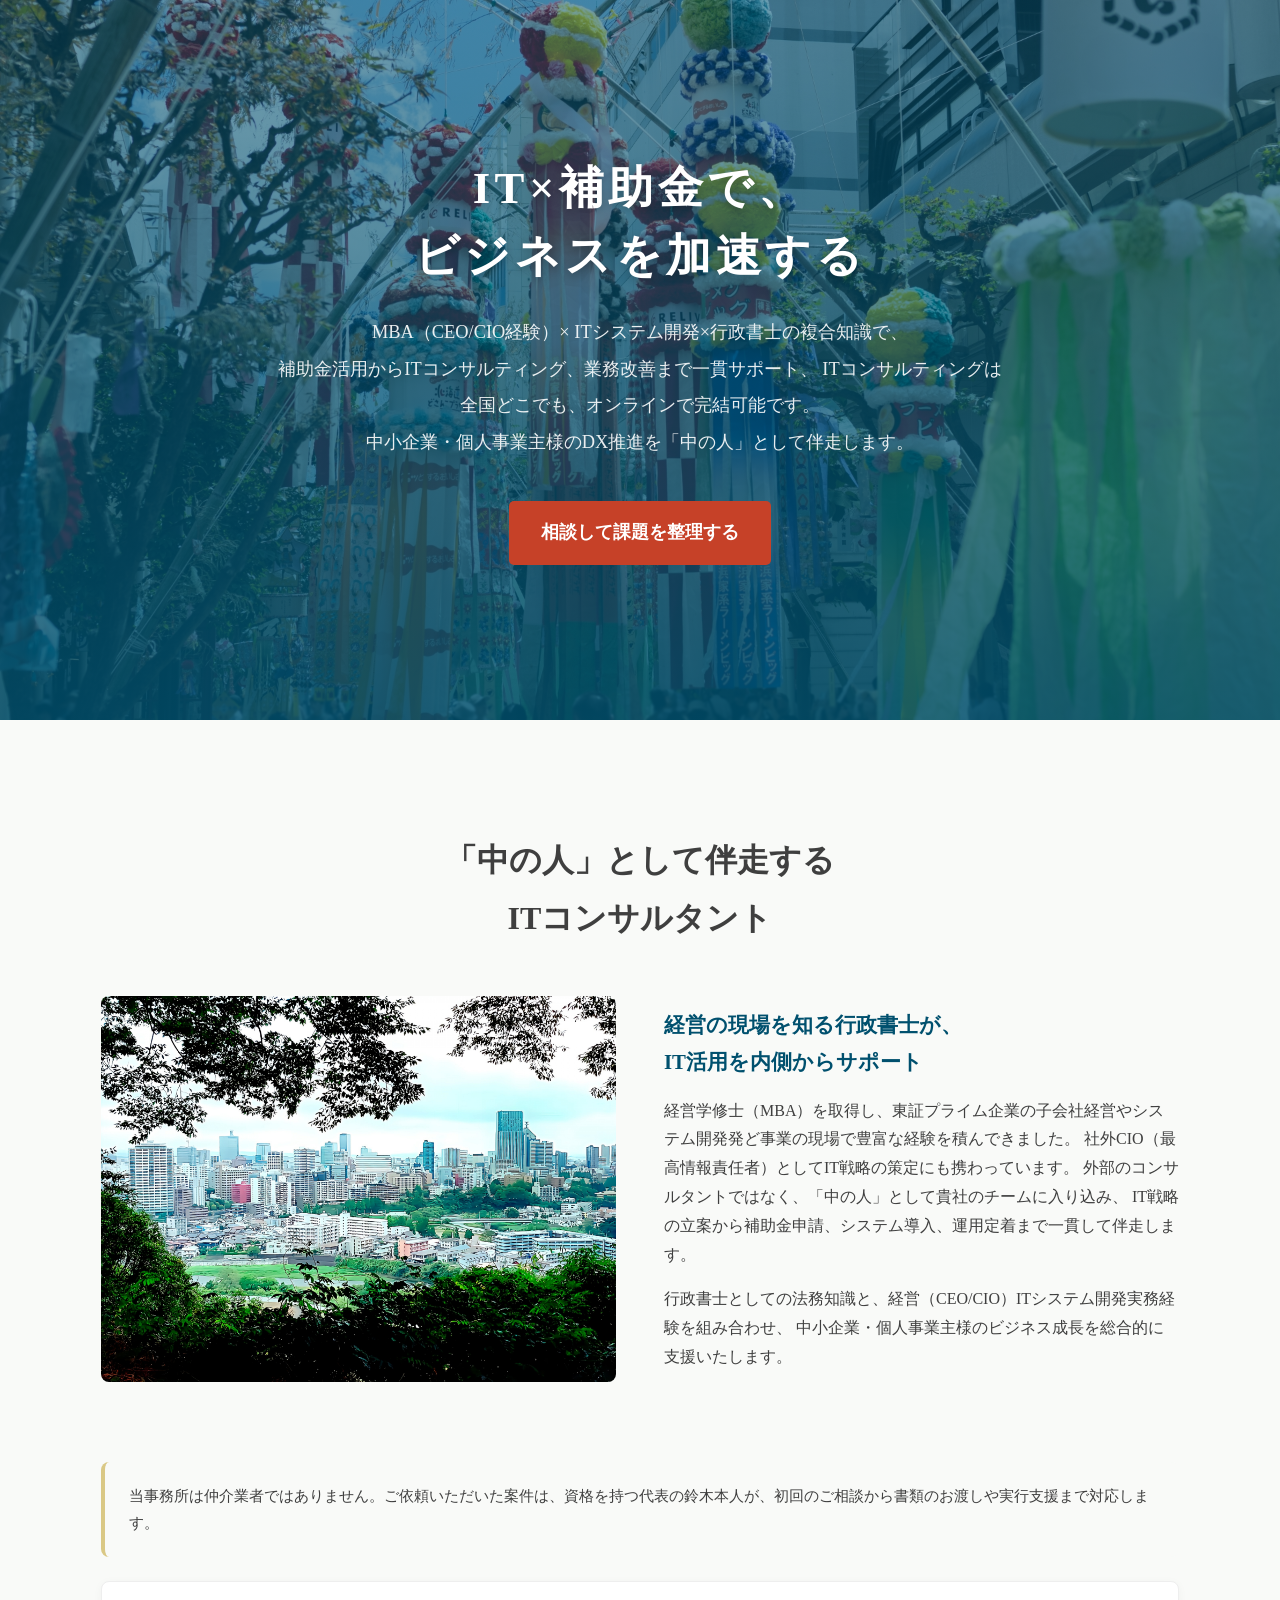
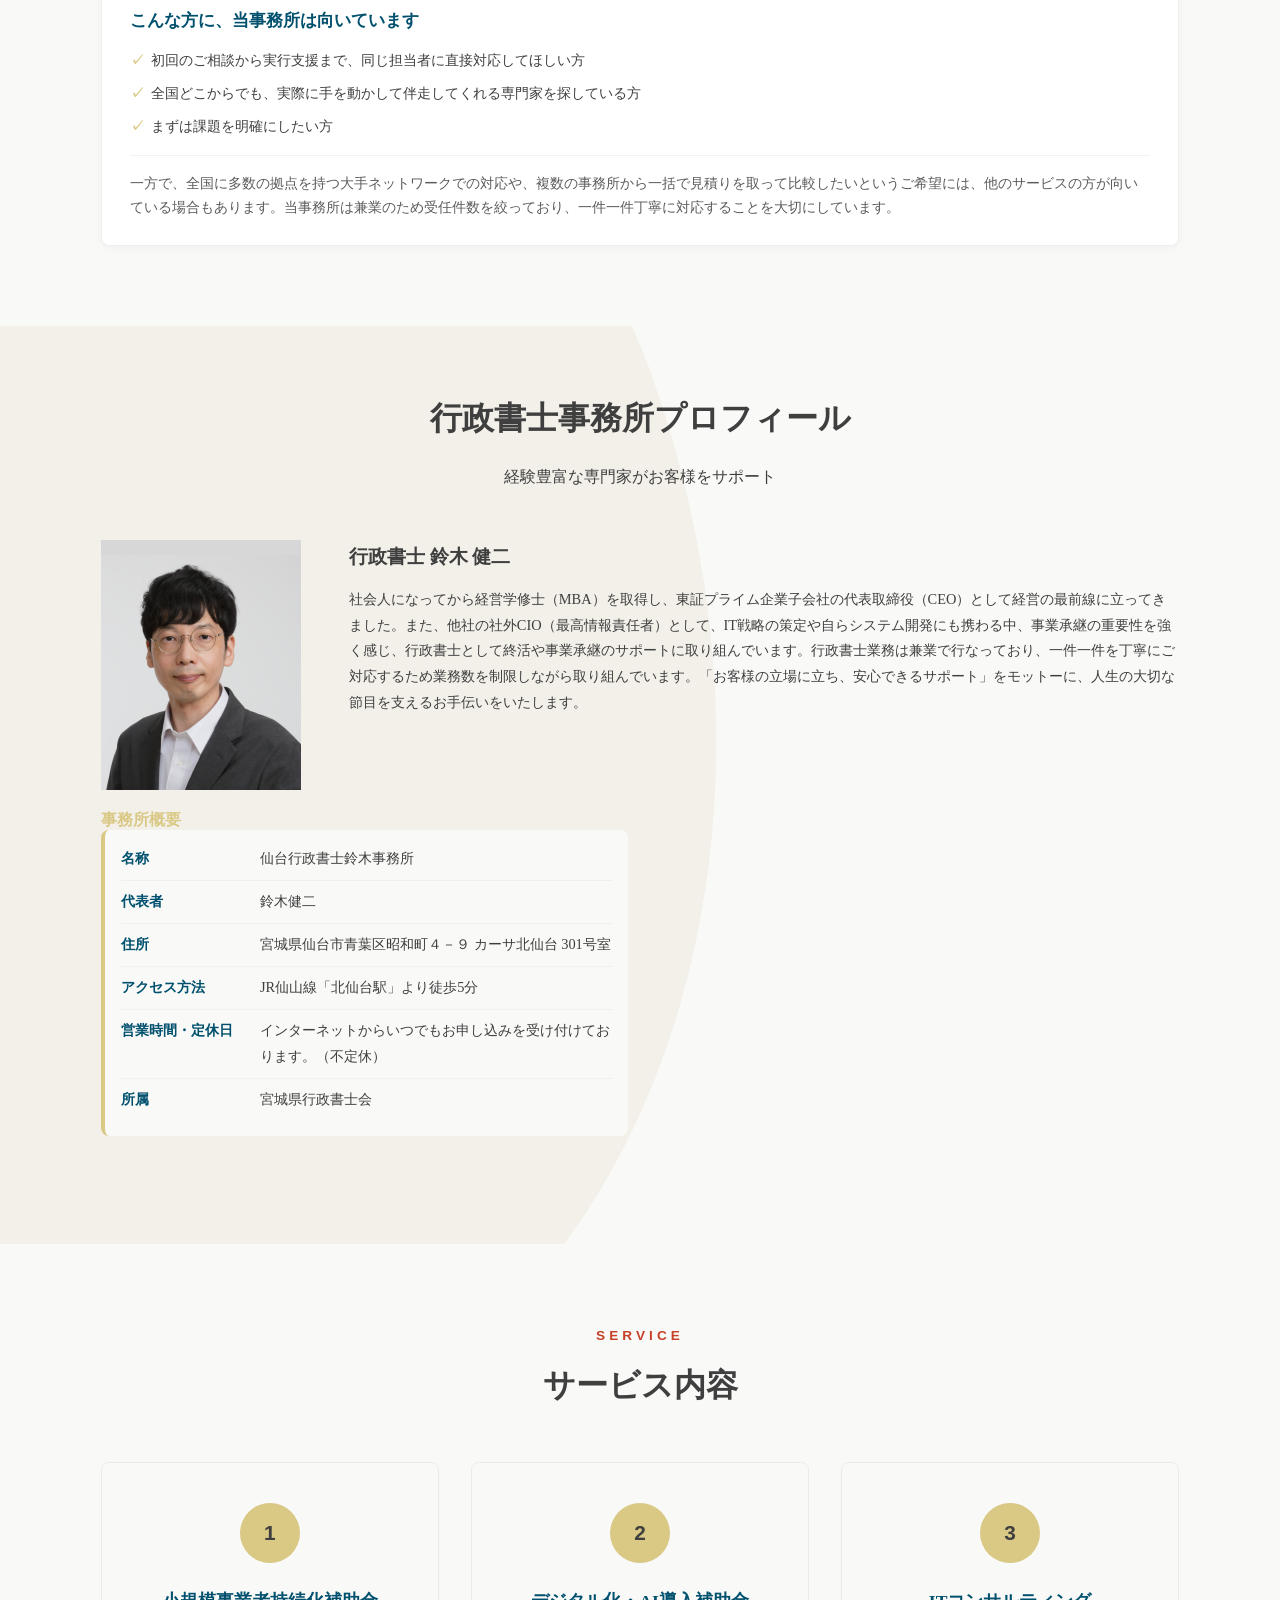
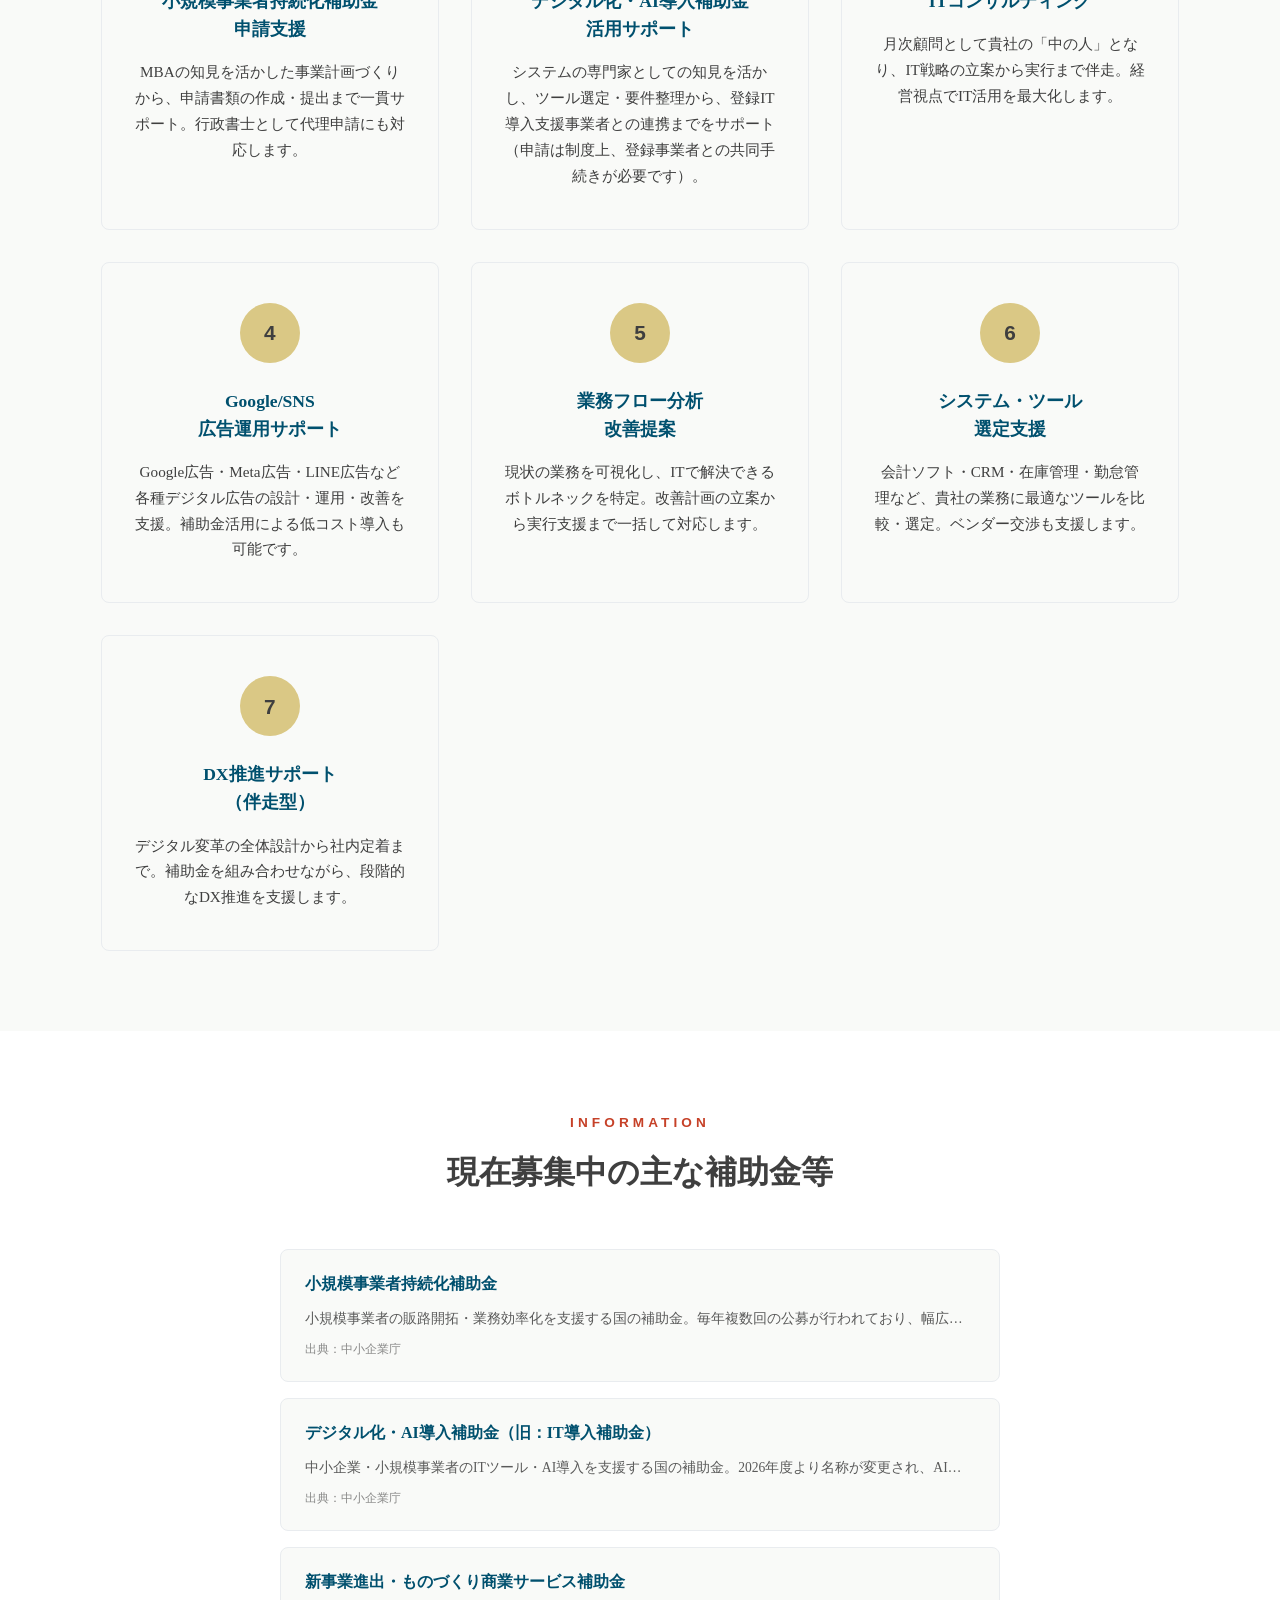
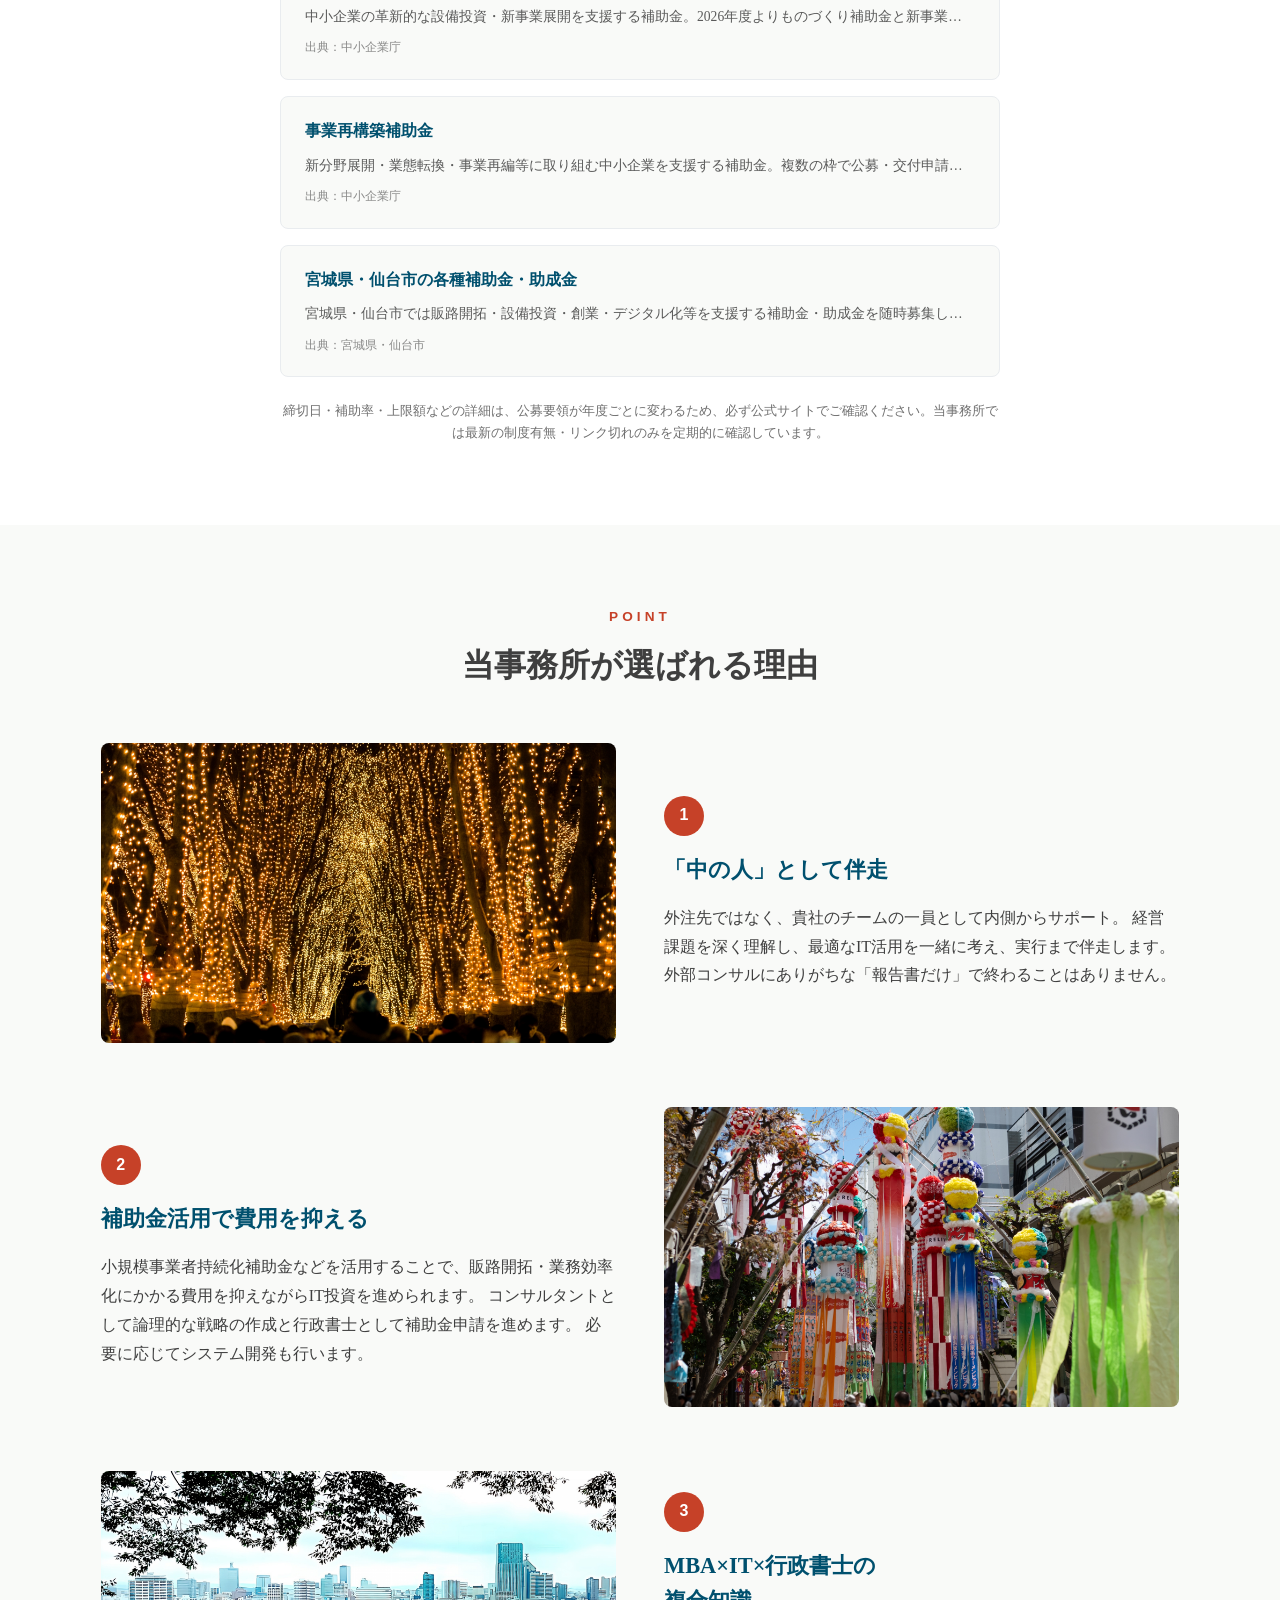
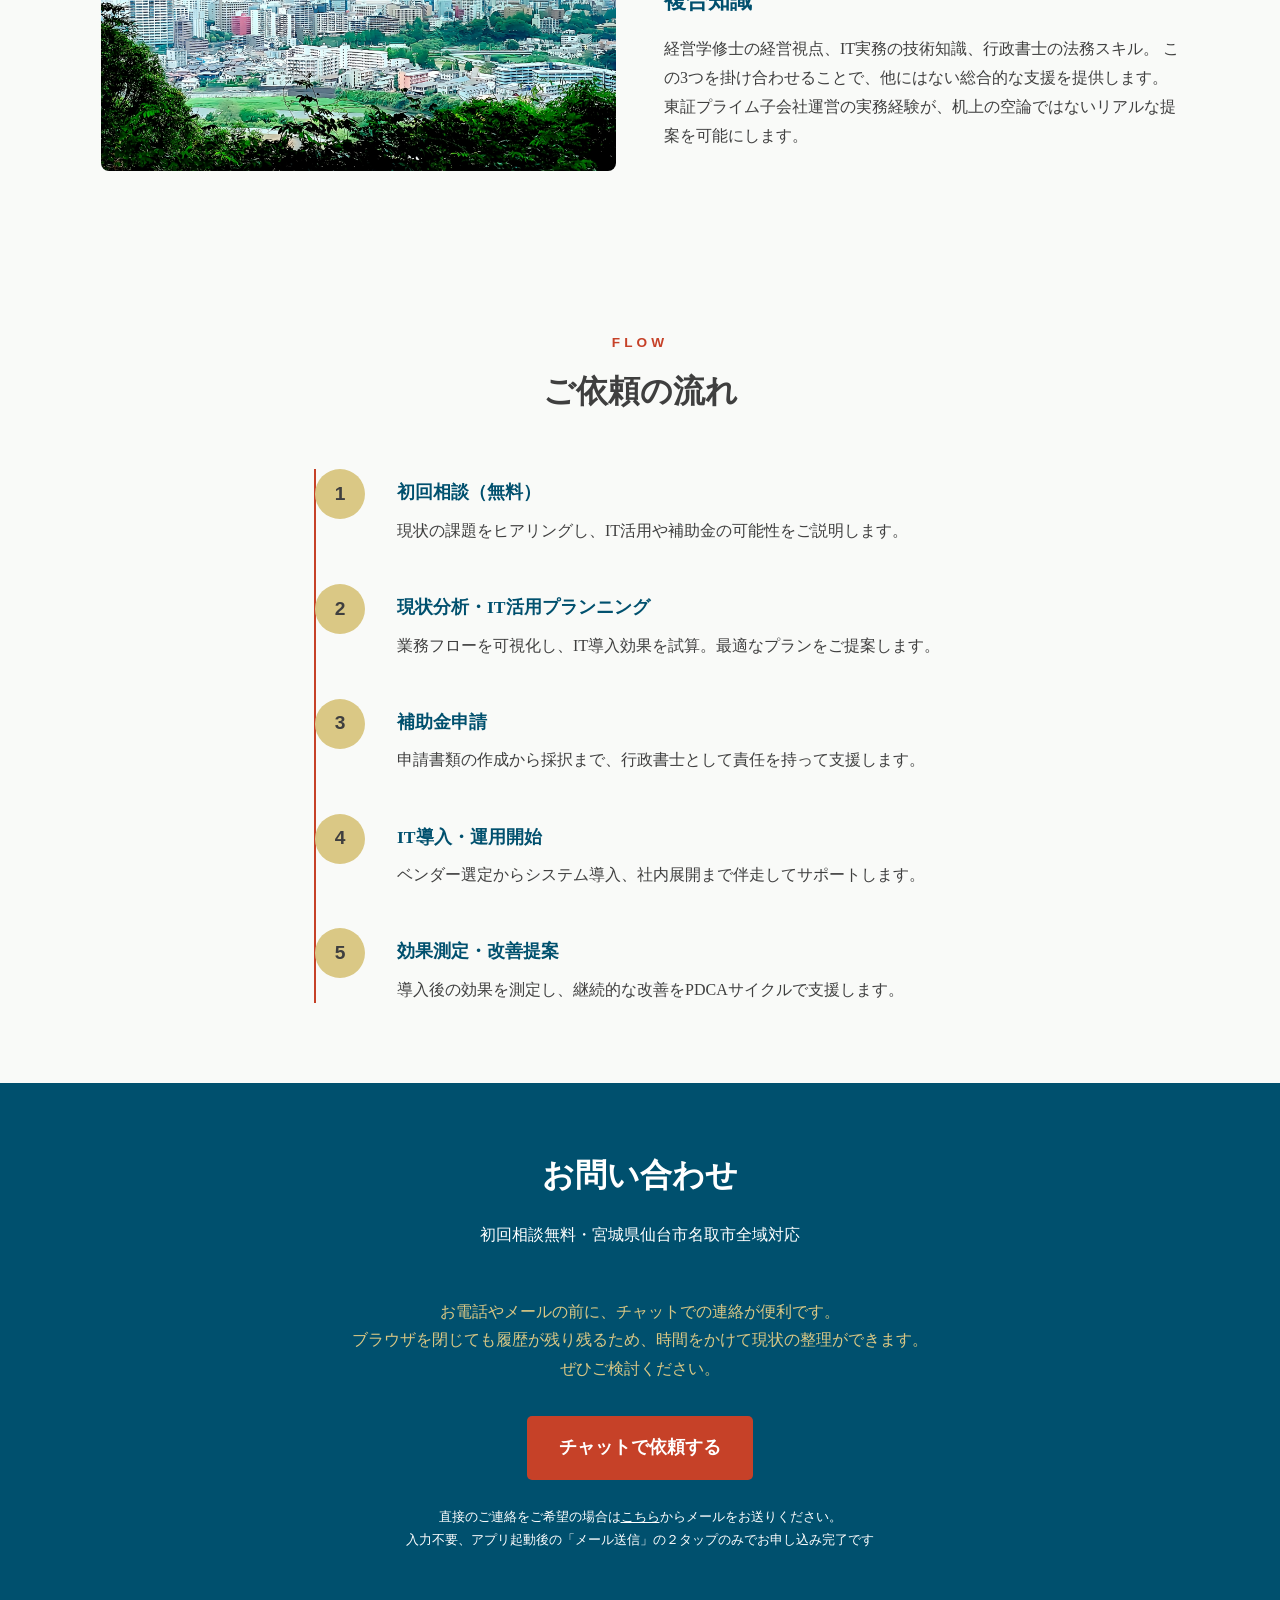
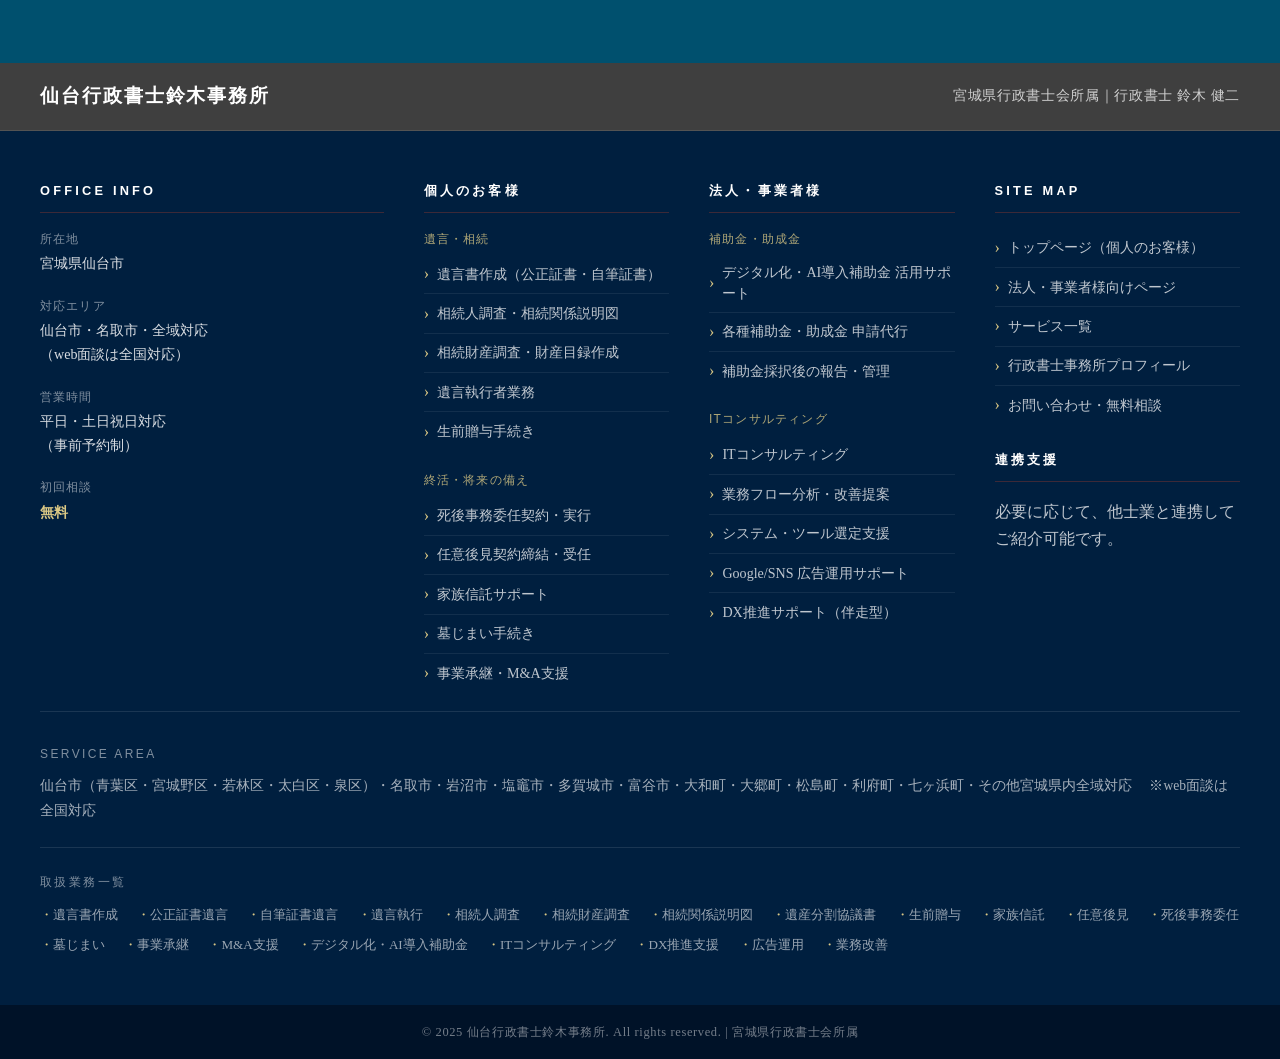
==== business/index.html @ 7925a443 "add 0507" ====
<!DOCTYPE html>
<html lang="ja">

<head>
    <!-- Google tag (gtag.js) -->
    <script async src="https://www.googletagmanager.com/gtag/js?id=G-1465Z3ZDWF"></script>
    <script>
        window.dataLayer = window.dataLayer || [];
        function gtag() { dataLayer.push(arguments); }
        gtag('js', new Date());

        gtag('config', 'G-1465Z3ZDWF');
    </script>
    <meta charset="UTF-8">
    <meta name="viewport" content="width=device-width, initial-scale=1.0">
    <meta name="google" content="notranslate">
    <meta http-equiv="Content-Security-Policy"
        content="default-src 'self'; script-src 'self' 'unsafe-inline' 'unsafe-eval' https://js.hs-scripts.com https://js-na2.hs-scripts.com https://*.hs-scripts.com https://*.hubspot.com https://*.hubspotusercontent-na1.net https://*.hubapi.com https://*.hs-analytics.net https://*.hs-banner.com https://*.usemessages.com https://*.hscollectedforms.net https://*.google.com https://*.gstatic.com; script-src-elem 'self' 'unsafe-inline' 'unsafe-eval' https://js.hs-scripts.com https://js-na2.hs-scripts.com https://*.hs-scripts.com https://*.hubspot.com https://*.hubspotusercontent-na1.net https://*.hubapi.com https://*.hs-analytics.net https://*.hs-banner.com https://*.usemessages.com https://*.hscollectedforms.net https://*.google.com https://*.gstatic.com; style-src 'self' 'unsafe-inline' https://fonts.googleapis.com https://fonts.gstatic.com https://*.hubspot.com https://*.hubspotusercontent-na1.net https://*.hs-banner.com https://*.usemessages.com; img-src 'self' data: https: blob: https://*.hubspot.com https://*.hubspotusercontent-na1.net https://*.hubapi.com https://*.hs-banner.com https://*.usemessages.com; font-src 'self' https://fonts.gstatic.com data:; connect-src 'self' https://js.hs-scripts.com https://js-na2.hs-scripts.com https://*.hs-scripts.com https://*.hubspot.com https://*.hubspotusercontent-na1.net https://*.hubapi.com https://*.hs-analytics.net https://*.hs-banner.com https://*.usemessages.com https://*.hscollectedforms.net https://maps.googleapis.com https://*.google.com https://*.gstatic.com https://script.google.com https://*.googleusercontent.com wss:; frame-src 'self' https://www.google.com https://maps.google.com https://*.hubspot.com https://app.hubspot.com https://*.hubspotusercontent-na1.net https://*.hs-banner.com https://*.usemessages.com https://*.hscollectedforms.net; object-src 'none'; base-uri 'self'; form-action 'self'; upgrade-insecure-requests">
    <title>宮城県仙台市で補助金活用・ITコンサルティングなら - 仙台行政書士鈴木事務所</title>
    <meta name="description"
        content="宮城県仙台市の行政書士が小規模事業者持続化補助金の申請など補助金の活用サポート、ITコンサルティングまで一括支援。MBA×ITシステム開発×行政書士の知見で経営基盤を強化。初回相談無料。">
    <meta property="og:title" content="補助金活用×ITコンサルティング・開発で、中小企業・個人事業主様に伴走支援">
    <meta property="og:description" content="宮城県仙台市の行政書士が小規模事業者持続化補助金等補助金の申請支援とITコンサルで業務改善を支援。初回無料相談受付中。">
    <meta property="og:type" content="website">
    <meta property="og:url" content="https://gyouseidesign.com/business/">
    <meta property="og:site_name" content="仙台行政書士鈴木事務所">
    <meta name="application-name" content="仙台行政書士鈴木事務所">
    <link rel="canonical" href="https://gyouseidesign.com/business/">
    <link rel="icon" href="../favicon.ico">
    <link rel="preconnect" href="https://fonts.googleapis.com">
    <link rel="preconnect" href="https://fonts.gstatic.com" crossorigin>
    <link href="https://fonts.googleapis.com/css2?family=Material+Symbols+Rounded:opsz,wght,FILL,GRAD@24,500,0,0"
        rel="stylesheet">
    <script type="application/ld+json">
    {
      "@context": "https://schema.org",
      "@graph": [
        {
          "@type": "WebSite",
          "name": "仙台行政書士鈴木事務所",
          "url": "https://gyouseidesign.com/"
        },
        {
          "@type": ["LegalService", "ProfessionalService"],
          "name": "仙台行政書士鈴木事務所",
          "description": "仙台市・名取市のITコンサルタント・行政書士が小規模事業者等の補助金の申請支援、IT導入とシステムコンサルティング・業務改善を実施",
          "url": "https://gyouseidesign.com/business/",
          "image": "https://gyouseidesign.com/gyosyologo.svg",
          "address": {
            "@type": "PostalAddress",
            "addressLocality": "仙台市",
            "addressRegion": "宮城県",
            "addressCountry": "JP"
          },
          "geo": {
            "@type": "GeoCoordinates",
            "latitude": 38.27995121395825,
            "longitude": 140.86892140507982
          },
          "areaServed": ["仙台市", "名取市"],
          "priceRange": "初回無料相談",
          "knowsAbout": ["補助金活用支援", "小規模事業者持続化補助金", "マーケティング", "ITコンサルティング", "DX推進", "業務改善", "システム開発支援"]
        }
      ]
    }
    </script>
    <link rel="stylesheet" href="../style.css">
</head>

<body>

    <!-- Scroll Progress Bar -->
    <div class="scroll-progress"></div>

    <!-- Header -->
    <header class="header">
        <div id="header-banner"
            style="background-color: var(--main-color-dark);height: 1.5em;color: var(--text-color);">
            <h1 style="font-size: 0.8em;font-weight: lighter;">仙台でシステム導入など補助金申請・ITコンサルティング・業務改善なら</h1>
        </div>
        <div class="header-container">
            <div class="logo">
                <img src="../gyosyologo.svg" alt="仙台行政書士鈴木事務所" style="height: 1.8rem; width: auto;
    vertical-align: -0.25em;">
                <span style="display: inline-block; line-height: 2.5rem;">仙台行政書士鈴木事務所</span>
            </div>
            <nav class="nav">
                <!-- <a href="#services">サービス</a>
                <a href="#contact">お問い合わせ</a> -->
                <div class="mode-switcher">
                    <a href="/" class="mode-btn mode-btn-toc" id="btn-toc">個人のお客様</a>
                    <a href="/business/" class="mode-btn mode-btn-tob active" id="btn-tob">法人・事業者様</a>
                </div>
            </nav>
        </div>
    </header>

    <!-- ===== toB セクション（法人・事業者向け：IT補助金・コンサル） ===== -->
    <div class="mode-tob">

        <!-- Hero Section (toB) - Full width static -->
        <section class="tob-hero">
            <div class="tob-hero__bg" style="background-image: url('../33312042_m.jpg');"></div>
            <div class="tob-hero__overlay"></div>
            <div class="tob-hero__content">
                <h2 class="tob-hero__title animate-on-scroll">IT×補助金で、<br>ビジネスを加速する</h2>
                <p class="tob-hero__subtitle animate-on-scroll">
                    MBA（CEO/CIO経験）× ITシステム開発×行政書士の複合知識で、<br>
                    補助金活用からITコンサルティング、業務改善まで一貫サポート、
                    ITコンサルティングは全国どこでも、オンラインで完結可能です。<br>
                    中小企業・個人事業主様のDX推進を「中の人」として伴走します。
                </p>
                <a href="#contact" class="cta-button tob-hero__cta animate-on-scroll">相談して課題を整理する</a>
            </div>
            <!-- <div class="tob-hero__scroll">Scroll</div> -->
        </section>

        <!-- ABOUT US Section (toB) -->
        <section class="tob-about section-transition">
            <div class="container">
                <p class="tob-section-label animate-on-scroll">ABOUT US</p>
                <h2 class="tob-section-title animate-on-scroll">「中の人」として伴走する<br>ITコンサルタント</h2>
                <div class="tob-about__grid">
                    <div class="tob-about__image animate-on-scroll">
                        <img src="../33203817_m.jpg" alt="ITコンサルティング" loading="lazy">
                    </div>
                    <div class="tob-about__text animate-on-scroll">
                        <h3>経営の現場を知る行政書士が、<br>IT活用を内側からサポート</h3>
                        <p>
                            経営学修士（MBA）を取得し、東証プライム企業の子会社経営やシステム開発発ど事業の現場で豊富な経験を積んできました。
                            社外CIO（最高情報責任者）としてIT戦略の策定にも携わっています。
                            外部のコンサルタントではなく、「中の人」として貴社のチームに入り込み、
                            IT戦略の立案から補助金申請、システム導入、運用定着まで一貫して伴走します。
                        </p>
                        <p style="margin-top:1rem;">
                            行政書士としての法務知識と、経営（CEO/CIO）ITシステム開発実務経験を組み合わせ、
                            中小企業・個人事業主様のビジネス成長を総合的に支援いたします。
                        </p>
                        <!-- <p style="margin-top:1rem;">
                            オンラインでの伴走を前提としているため、宮城県内はもちろん、全国どこの企業様ともリアルタイムでやり取りしながら、戦略を前に進めることができます。
                        </p> -->
                    </div>
                </div>
            </div>
        </section>

        <!-- ===== ポジショニング（仲介業者ではない／こんな方に向いています） ===== -->
        <section id="positioning" class="positioning tob-about" style="padding-top:0;">
            <div class="container">
                <div class="positioning-note animate-on-scroll">
                    <p>当事務所は仲介業者ではありません。ご依頼いただいた案件は、資格を持つ代表の鈴木本人が、初回のご相談から書類のお渡しや実行支援まで対応します。</p>
                </div>
                <div class="positioning-fit animate-on-scroll">
                    <h3 class="positioning-fit__title">こんな方に、当事務所は向いています</h3>
                    <ul class="positioning-fit__list">
                        <li>初回のご相談から実行支援まで、同じ担当者に直接対応してほしい方</li>
                        <li>全国どこからでも、実際に手を動かして伴走してくれる専門家を探している方</li>
                        <li>まずは課題を明確にしたい方</li>
                    </ul>
                    <p class="positioning-fit__note">
                        一方で、全国に多数の拠点を持つ大手ネットワークでの対応や、複数の事務所から一括で見積りを取って比較したいというご希望には、他のサービスの方が向いている場合もあります。当事務所は兼業のため受任件数を絞っており、一件一件丁寧に対応することを大切にしています。
                    </p>
                </div>
            </div>
        </section>

    </div><!-- /mode-tob (hero + about us) -->

    <!-- ===== 共通セクション：プロフィール ===== -->
    <section id="profile" class="profile">
        <div class="container">
            <h2 class="section-title animate-on-scroll">行政書士事務所プロフィール</h2>
            <p class="section-subtitle animate-on-scroll" id="profile-subtitle">経験豊富な専門家がお客様をサポート</p>

            <div class="profile-content animate-on-scroll">
                <div class="profile-image"><img loading="lazy" class="img" src="../No1.png" style="
    width: 200px;
    height: 250px;
"></div>
                <div class="profile-details">
                    <h3>行政書士 鈴木 健二</h3>
                    <div class="profile-text">
                        <p>社会人になってから経営学修士（MBA）を取得し、東証プライム企業子会社の代表取締役（CEO）として経営の最前線に立ってきました。また、他社の社外CIO（最高情報責任者）として、IT戦略の策定や自らシステム開発にも携わる中、事業承継の重要性を強く感じ、行政書士として終活や事業承継のサポートに取り組んでいます。行政書士業務は兼業で行なっており、一件一件を丁寧にご対応するため業務数を制限しながら取り組んでいます。「お客様の立場に立ち、安心できるサポート」をモットーに、人生の大切な節目を支えるお手伝いをいたします。
                        </p>
                    </div>


                </div>
            </div>
            <div class="office-overview">
                <h4>事務所概要</h4>
                <dl class="office-overview__list">
                    <div class="office-overview__row">
                        <dt>名称</dt>
                        <dd>仙台行政書士鈴木事務所</dd>
                    </div>
                    <div class="office-overview__row">
                        <dt>代表者</dt>
                        <dd>鈴木健二</dd>
                    </div>
                    <div class="office-overview__row">
                        <dt>住所</dt>
                        <dd>宮城県仙台市青葉区昭和町４－９ カーサ北仙台 301号室</dd>
                    </div>
                    <div class="office-overview__row">
                        <dt>アクセス方法</dt>
                        <dd>JR仙山線「北仙台駅」より徒歩5分</dd>
                    </div>
                    <div class="office-overview__row">
                        <dt>営業時間・定休日</dt>
                        <dd>インターネットからいつでもお申し込みを受け付けております。（不定休）</dd>
                    </div>
                    <div class="office-overview__row">
                        <dt>所属</dt>
                        <dd>宮城県行政書士会</dd>
                    </div>
                </dl>
                <div class="office-overview__map">
                    <iframe
                        src="https://www.google.com/maps/embed?pb=!1m18!1m12!1m3!1d3131.985857901343!2d140.8662874761032!3d38.27982067186248!2m3!1f0!2f0!3f0!3m2!1i1024!2i768!4f13.1!3m3!1m2!1s0x5f89877c6b240001%3A0x8354e39e6bdccd1d!2z44Kr44O844K15YyX5LuZ5Y-w!5e0!3m2!1sja!2sjp!4v1783238490822!5m2!1sja!2sjp"
                        width="100%" height="350" style="border:0;" allowfullscreen loading="lazy"
                        referrerpolicy="strict-origin-when-cross-origin" title="事務所所在地地図"></iframe>
                </div>
            </div>
        </div>
    </section>

    <!-- ===== toB サービス・プロセス ===== -->
    <div class="mode-tob">

        <!-- SERVICE Section (toB) -->
        <section id="services-b" class="tob-services section-transition">
            <div class="container">
                <p class="tob-section-label animate-on-scroll">SERVICE</p>
                <h2 class="tob-section-title animate-on-scroll">サービス内容</h2>

                <div class="tob-services__grid">
                    <div class="tob-service-card animate-on-scroll">
                        <div class="tob-service-card__icon">1</div>
                        <h3 class="tob-service-card__title">小規模事業者持続化補助金<br>申請支援</h3>
                        <p class="tob-service-card__desc">
                            MBAの知見を活かした事業計画づくりから、申請書類の作成・提出まで一貫サポート。行政書士として代理申請にも対応します。</p>
                    </div>
                    <div class="tob-service-card animate-on-scroll">
                        <div class="tob-service-card__icon">2</div>
                        <h3 class="tob-service-card__title">デジタル化・AI導入補助金<br>活用サポート</h3>
                        <p class="tob-service-card__desc">
                            システムの専門家としての知見を活かし、ツール選定・要件整理から、登録IT導入支援事業者との連携までをサポート（申請は制度上、登録事業者との共同手続きが必要です）。</p>
                    </div>
                    <div class="tob-service-card animate-on-scroll">
                        <div class="tob-service-card__icon">3</div>
                        <h3 class="tob-service-card__title">ITコンサルティング</h3>
                        <p class="tob-service-card__desc">月次顧問として貴社の「中の人」となり、IT戦略の立案から実行まで伴走。経営視点でIT活用を最大化します。</p>
                    </div>
                    <div class="tob-service-card animate-on-scroll">
                        <div class="tob-service-card__icon">4</div>
                        <h3 class="tob-service-card__title">Google/SNS<br>広告運用サポート</h3>
                        <p class="tob-service-card__desc">
                            Google広告・Meta広告・LINE広告など各種デジタル広告の設計・運用・改善を支援。補助金活用による低コスト導入も可能です。</p>
                    </div>
                    <div class="tob-service-card animate-on-scroll">
                        <div class="tob-service-card__icon">5</div>
                        <h3 class="tob-service-card__title">業務フロー分析<br>改善提案</h3>
                        <p class="tob-service-card__desc">現状の業務を可視化し、ITで解決できるボトルネックを特定。改善計画の立案から実行支援まで一括して対応します。</p>
                    </div>
                    <div class="tob-service-card animate-on-scroll">
                        <div class="tob-service-card__icon">6</div>
                        <h3 class="tob-service-card__title">システム・ツール<br>選定支援</h3>
                        <p class="tob-service-card__desc">会計ソフト・CRM・在庫管理・勤怠管理など、貴社の業務に最適なツールを比較・選定。ベンダー交渉も支援します。</p>
                    </div>
                    <div class="tob-service-card animate-on-scroll">
                        <div class="tob-service-card__icon">7</div>
                        <h3 class="tob-service-card__title">DX推進サポート<br>（伴走型）</h3>
                        <p class="tob-service-card__desc">デジタル変革の全体設計から社内定着まで。補助金を組み合わせながら、段階的なDX推進を支援します。</p>
                    </div>
                </div>
            </div>
        </section>

        <!-- Subsidy Feed Section (toB) -->
        <section id="subsidy-feed" class="subsidy-feed section-transition">
            <div class="container">
                <p class="tob-section-label animate-on-scroll">INFORMATION</p>
                <h2 class="tob-section-title animate-on-scroll">現在募集中の主な補助金等</h2>
                <!-- id="subsidy-feed-list": common.js がAPI取得に成功した場合、この中身をJSで動的な一覧に差し替える。
                     以下はSEO用の静的フォールバック（常にHTMLに存在するためクローラーが確実に読める）。
                     取得失敗時もこの内容がそのまま表示され続ける。 -->
                <ul class="subsidy-feed__list" id="subsidy-feed-list">
                    <li class="subsidy-feed__item">
                        <div class="subsidy-feed__name">小規模事業者持続化補助金</div>
                        <div class="subsidy-feed__support">小規模事業者の販路開拓・業務効率化を支援する国の補助金。毎年複数回の公募が行われており、幅広い業種・業態の事業者が活用できます。</div>
                        <div class="subsidy-feed__source">出典：中小企業庁</div>
                    </li>
                    <li class="subsidy-feed__item">
                        <div class="subsidy-feed__name">デジタル化・AI導入補助金（旧：IT導入補助金）</div>
                        <div class="subsidy-feed__support">中小企業・小規模事業者のITツール・AI導入を支援する国の補助金。2026年度より名称が変更され、AI活用への支援がより強化されています。年間を通じて複数回の公募が実施されます。</div>
                        <div class="subsidy-feed__source">出典：中小企業庁</div>
                    </li>
                    <li class="subsidy-feed__item">
                        <div class="subsidy-feed__name">新事業進出・ものづくり商業サービス補助金</div>
                        <div class="subsidy-feed__support">中小企業の革新的な設備投資・新事業展開を支援する補助金。2026年度よりものづくり補助金と新事業進出補助金が統合された制度として公募が行われています。</div>
                        <div class="subsidy-feed__source">出典：中小企業庁</div>
                    </li>
                    <li class="subsidy-feed__item">
                        <div class="subsidy-feed__name">事業再構築補助金</div>
                        <div class="subsidy-feed__support">新分野展開・業態転換・事業再編等に取り組む中小企業を支援する補助金。複数の枠で公募・交付申請が継続的に実施されています。</div>
                        <div class="subsidy-feed__source">出典：中小企業庁</div>
                    </li>
                    <li class="subsidy-feed__item">
                        <div class="subsidy-feed__name">宮城県・仙台市の各種補助金・助成金</div>
                        <div class="subsidy-feed__support">宮城県・仙台市では販路開拓・設備投資・創業・デジタル化等を支援する補助金・助成金を随時募集しています。最新情報は各自治体の公式サイトをご確認ください。</div>
                        <div class="subsidy-feed__source">出典：宮城県・仙台市</div>
                    </li>
                </ul>
                <p class="subsidy-feed__note">
                    締切日・補助率・上限額などの詳細は、公募要領が年度ごとに変わるため、必ず公式サイトでご確認ください。当事務所では最新の制度有無・リンク切れのみを定期的に確認しています。</p>
            </div>
        </section>

        <!-- POINT Section (toB) -->
        <section class="tob-points section-transition">
            <div class="container">
                <p class="tob-section-label animate-on-scroll">POINT</p>
                <h2 class="tob-section-title animate-on-scroll">当事務所が選ばれる理由</h2>

                <div class="tob-point animate-on-scroll">
                    <div class="tob-point__image">
                        <img src="../3553683_m.jpg" alt="伴走サポート" loading="lazy">
                    </div>
                    <div class="tob-point__content">
                        <div class="tob-point__number">1</div>
                        <h3 class="tob-point__title">「中の人」として伴走</h3>
                        <p class="tob-point__desc">
                            外注先ではなく、貴社のチームの一員として内側からサポート。
                            経営課題を深く理解し、最適なIT活用を一緒に考え、実行まで伴走します。
                            外部コンサルにありがちな「報告書だけ」で終わることはありません。
                        </p>
                    </div>
                </div>

                <div class="tob-point tob-point--reverse animate-on-scroll">
                    <div class="tob-point__image">
                        <img src="../33312042_m.jpg" alt="補助金活用" loading="lazy">
                    </div>
                    <div class="tob-point__content">
                        <div class="tob-point__number">2</div>
                        <h3 class="tob-point__title">補助金活用で費用を抑える</h3>
                        <p class="tob-point__desc">
                            小規模事業者持続化補助金などを活用することで、販路開拓・業務効率化にかかる費用を抑えながらIT投資を進められます。
                            コンサルタントとして論理的な戦略の作成と行政書士として補助金申請を進めます。
                            必要に応じてシステム開発も行います。
                        </p>
                    </div>
                </div>

                <div class="tob-point animate-on-scroll">
                    <div class="tob-point__image">
                        <img src="../33203817_m.jpg" alt="複合知識" loading="lazy">
                    </div>
                    <div class="tob-point__content">
                        <div class="tob-point__number">3</div>
                        <h3 class="tob-point__title">MBA×IT×行政書士の<br>複合知識</h3>
                        <p class="tob-point__desc">
                            経営学修士の経営視点、IT実務の技術知識、行政書士の法務スキル。
                            この3つを掛け合わせることで、他にはない総合的な支援を提供します。
                            東証プライム子会社運営の実務経験が、机上の空論ではないリアルな提案を可能にします。
                        </p>
                    </div>
                </div>
            </div>
        </section>

        <!-- FLOW Section (toB) -->
        <section id="process-b" class="tob-flow section-transition">
            <div class="container">
                <p class="tob-section-label animate-on-scroll">FLOW</p>
                <h2 class="tob-section-title animate-on-scroll">ご依頼の流れ</h2>

                <div class="tob-flow__steps">
                    <div class="tob-flow__step animate-on-scroll">
                        <div class="tob-flow__number">1</div>
                        <div class="tob-flow__body">
                            <h3>初回相談（無料）</h3>
                            <p>現状の課題をヒアリングし、IT活用や補助金の可能性をご説明します。</p>
                        </div>
                    </div>
                    <div class="tob-flow__step animate-on-scroll">
                        <div class="tob-flow__number">2</div>
                        <div class="tob-flow__body">
                            <h3>現状分析・IT活用プランニング</h3>
                            <p>業務フローを可視化し、IT導入効果を試算。最適なプランをご提案します。</p>
                        </div>
                    </div>
                    <div class="tob-flow__step animate-on-scroll">
                        <div class="tob-flow__number">3</div>
                        <div class="tob-flow__body">
                            <h3>補助金申請</h3>
                            <p>申請書類の作成から採択まで、行政書士として責任を持って支援します。</p>
                        </div>
                    </div>
                    <div class="tob-flow__step animate-on-scroll">
                        <div class="tob-flow__number">4</div>
                        <div class="tob-flow__body">
                            <h3>IT導入・運用開始</h3>
                            <p>ベンダー選定からシステム導入、社内展開まで伴走してサポートします。</p>
                        </div>
                    </div>
                    <div class="tob-flow__step animate-on-scroll">
                        <div class="tob-flow__number">5</div>
                        <div class="tob-flow__body">
                            <h3>効果測定・改善提案</h3>
                            <p>導入後の効果を測定し、継続的な改善をPDCAサイクルで支援します。</p>
                        </div>
                    </div>
                </div>
            </div>
        </section>

    </div><!-- /mode-tob (service + point + flow) -->

    <!-- ===== 共通セクション：お問い合わせ ===== -->
    <section id="contact" class="contact">
        <div class="container">
            <h2 class="section-title" style="color:#fff">お問い合わせ</h2>
            <p class="section-subtitle" style="color:#fff">初回相談無料・宮城県仙台市名取市全域対応</p>

            <!-- <div class="contact-info">
                <div class="contact-item animate-on-scroll">
                    <h3>web面談</h3>
                    <p>土日祝日関わらず<br>
                        ご都合の良い時間でご対応いたします<br>
                    </p>
                </div>
                <div class="contact-item animate-on-scroll">
                    <h3>訪問面談</h3>
                    <p>仙台市・名取市全域対応<br>
                        ご都合の良い場所へお伺いします<br>
                    </p>
                </div>
            </div> -->

            <p class="section-subtitle" style="color:var(--main-color);font-size:1em;">
                お電話やメールの前に、チャットでの連絡が便利です。<br />ブラウザを閉じても履歴が残り残るため、時間をかけて現状の整理ができます。<br />ぜひご検討ください。</p>
            <div style="margin-top: -1rem;">
                <!-- <a id="emailLink" href="javascript:OnLinkClick();" style="text-decoration: none;color: inherit;"
                    class="cta-button">
                    メールで相談を申し込む</a> -->
                <a href="#contact" class="cta-button" data-action="open-chat">チャットで依頼する</a>
            </div>
            <p class="section-subtitle" style="color:#fff;font-size:0.8em;margin-top: 2em;">
                直接のご連絡をご希望の場合は<a id="emailLink" href="#contact" data-action="email-link"
                    style="color: inherit;">こちら</a>からメールをお送りください。<br />
                入力不要、アプリ起動後の「メール送信」の２タップのみでお申し込み完了です</p>
        </div>
    </section>

    <!-- Footer -->
    <footer class="footer">

        <!-- 事務所名バー -->
        <div class="footer__top">
            <div class="footer__top-inner">
                <div class="footer__office-name">仙台行政書士鈴木事務所</div>
                <div class="footer__tagline">宮城県行政書士会所属｜行政書士 鈴木 健二</div>
            </div>
        </div>

        <!-- メインコンテンツ（4カラム） -->
        <div class="footer__main">
            <div class="footer__grid">

                <!-- カラム1：事務所情報 -->
                <div class="footer-col">
                    <div class="footer-col__title">Office Info</div>

                    <div class="footer-col__info-block">
                        <div class="footer-col__info-label">所在地</div>
                        <div class="footer-col__info-value">宮城県仙台市</div>
                    </div>

                    <div class="footer-col__info-block">
                        <div class="footer-col__info-label">対応エリア</div>
                        <div class="footer-col__info-value">仙台市・名取市・全域対応<br>（web面談は全国対応）</div>
                    </div>

                    <div class="footer-col__info-block">
                        <div class="footer-col__info-label">営業時間</div>
                        <div class="footer-col__info-value">平日・土日祝日対応<br>（事前予約制）</div>
                    </div>

                    <!-- <div class="footer-col__info-block">
                        <div class="footer-col__info-label">面談方法</div>
                        <div class="footer-col__info-value">🛜 web面談（全国対応）<br>🏠 訪問面談（宮城県内）</div>
                    </div> -->

                    <div class="footer-col__info-block">
                        <div class="footer-col__info-label">初回相談</div>
                        <div class="footer-col__info-value" style="color:var(--main-color);font-weight:bold;">無料</div>
                    </div>
                </div>

                <!-- カラム2：個人向けサービス -->
                <div class="footer-col">
                    <div class="footer-col__title">個人のお客様</div>

                    <div class="footer-col__list--category">
                        <div class="footer-col__category-label">遺言・相続</div>
                        <ul class="footer-col__list">
                            <li><a href="/">遺言書作成（公正証書・自筆証書）</a></li>
                            <li><a href="/">相続人調査・相続関係説明図</a></li>
                            <li><a href="/">相続財産調査・財産目録作成</a></li>
                            <li><a href="/">遺言執行者業務</a></li>
                            <li><a href="/">生前贈与手続き</a></li>
                        </ul>
                    </div>

                    <div class="footer-col__list--category">
                        <div class="footer-col__category-label">終活・将来の備え</div>
                        <ul class="footer-col__list">
                            <li><a href="/">死後事務委任契約・実行</a></li>
                            <li><a href="/">任意後見契約締結・受任</a></li>
                            <li><a href="/">家族信託サポート</a></li>
                            <li><a href="/">墓じまい手続き</a></li>
                            <li><a href="/">事業承継・M&amp;A支援</a></li>
                        </ul>
                    </div>
                </div>

                <!-- カラム3：法人向けサービス -->
                <div class="footer-col">
                    <div class="footer-col__title">法人・事業者様</div>

                    <div class="footer-col__list--category">
                        <div class="footer-col__category-label">補助金・助成金</div>
                        <ul class="footer-col__list">
                            <li><a href="/business/">デジタル化・AI導入補助金 活用サポート</a></li>
                            <li><a href="/business/">各種補助金・助成金 申請代行</a></li>
                            <li><a href="/business/">補助金採択後の報告・管理</a></li>
                        </ul>
                    </div>

                    <div class="footer-col__list--category">
                        <div class="footer-col__category-label">ITコンサルティング</div>
                        <ul class="footer-col__list">
                            <li><a href="/business/">ITコンサルティング</a></li>
                            <li><a href="/business/">業務フロー分析・改善提案</a></li>
                            <li><a href="/business/">システム・ツール選定支援</a></li>
                            <li><a href="/business/">Google/SNS 広告運用サポート</a></li>
                            <li><a href="/business/">DX推進サポート（伴走型）</a></li>
                        </ul>
                    </div>
                </div>

                <!-- カラム4：サイトマップ＋許認可業務 -->
                <div class="footer-col">
                    <div class="footer-col__title">Site Map</div>

                    <ul class="footer-col__list" style="margin-bottom:1.5rem;">
                        <li><a href="/">トップページ（個人のお客様）</a></li>
                        <li><a href="/business/">法人・事業者様向けページ</a></li>
                        <li><a href="/#services">サービス一覧</a></li>
                        <li><a href="/#profile">行政書士事務所プロフィール</a></li>
                        <li><a href="/#contact">お問い合わせ・無料相談</a></li>
                    </ul>

                    <div class="footer-col__title" style="margin-top:1rem;">連携支援</div>
                    <p style="margin:0; line-height:1.7; color: rgba(255, 255, 255, 0.75);">必要に応じて、他士業と連携してご紹介可能です。</p>
                </div>

            </div><!-- /footer__grid -->

            <!-- 対応エリア帯 -->
            <div class="footer__area">
                <div class="footer__area-title">Service Area</div>
                <div class="footer__area-text">
                    仙台市（青葉区・宮城野区・若林区・太白区・泉区）・名取市・岩沼市・塩竈市・多賀城市・富谷市・大和町・大郷町・松島町・利府町・七ヶ浜町・その他宮城県内全域対応
                    　※web面談は全国対応
                </div>
            </div>

            <!-- 取扱業務一覧 -->
            <div class="footer__licenses">
                <div class="footer__licenses-title">取扱業務一覧</div>
                <div class="footer__licenses-grid">
                    <span>遺言書作成</span>
                    <span>公正証書遺言</span>
                    <span>自筆証書遺言</span>
                    <span>遺言執行</span>
                    <span>相続人調査</span>
                    <span>相続財産調査</span>
                    <span>相続関係説明図</span>
                    <span>遺産分割協議書</span>
                    <span>生前贈与</span>
                    <span>家族信託</span>
                    <span>任意後見</span>
                    <span>死後事務委任</span>
                    <span>墓じまい</span>
                    <span>事業承継</span>
                    <span>M&amp;A支援</span>
                    <span>デジタル化・AI導入補助金</span>
                    <span>ITコンサルティング</span>
                    <span>DX推進支援</span>
                    <span>広告運用</span>
                    <span>業務改善</span>
                </div>
            </div>

        </div><!-- /footer__main -->

        <!-- コピーライト -->
        <div class="footer__bottom">
            <p>&copy; 2025 仙台行政書士鈴木事務所. All rights reserved. | 宮城県行政書士会所属</p>
        </div>

    </footer>

    <script src="../common.js"></script>

    <!-- Start of HubSpot Embed Code -->
    <script type="text/javascript" id="hs-script-loader" async defer
        src="//js-na2.hs-scripts.com/246694838.js"></script>
    <!-- End of HubSpot Embed Code -->
</body>

</html>
---- style.css ----
* {
    margin: 0;
    padding: 0;
    box-sizing: border-box;
}

:root {
    --base-color: #f9faf8;
    --main-color: rgb(218, 200, 133);
    --main-color-dark: #00506e;
    --accent-color: #C64128;
    --text-color: #3f3f3f;
    --base-color-rgb: 249, 250, 248;
    --main-color-rgb: 218, 200, 133;
    --main-color-dark-rgb: 0, 80, 110;
    --accent-color-rgb: 198, 65, 40;
    --text-color-rgb: 63, 63, 63;
    /* legacy alias kept so any remaining var(--sub-color) references still resolve */
    --sub-color: var(--main-color);
}

body {
    font-family: "Times New Roman", "Yu Mincho", "Hiragino Mincho ProN", "MS Mincho", serif;
    line-height: 1.8;
    color: var(--text-color);
    background-color: var(--base-color);
    overflow-x: hidden;
}

/* Header */
.header {
    background: rgba(var(--base-color-rgb), 0.95);
    color: var(--text-color);
    box-shadow: 0 2px 5px rgba(0, 0, 0, 0.1);
    position: fixed;
    top: 0;
    left: 0;
    right: 0;
    z-index: 1000;
    /* border-bottom: 3px solid var(--main-color); */
    transform: translateY(-100%);
    opacity: 0;
    pointer-events: none;
    transition: transform 0.35s ease, opacity 0.35s ease, box-shadow 0.35s ease;
    backdrop-filter: blur(8px);
}

.header.is-visible {
    transform: translateY(0);
    opacity: 1;
    pointer-events: auto;
}

.header-container {
    max-width: 1200px;
    margin: 0 auto;
    padding: 0.25em 2rem;
    display: flex;
    justify-content: space-between;
    align-items: center;
}

.logo {
    font-size: 1.2rem;
    font-weight: bold;
    color: var(--text-color);
    letter-spacing: 0.12em;
}

.nav {
    display: flex;
    gap: 1.5rem;
    align-items: center;
}

.nav>a {
    color: var(--text-color);
    text-decoration: none;
    font-weight: 500;
    transition: all 0.3s ease;
    padding: 0.5rem 1rem;
    border-radius: 5px;
}

.nav>a:hover {
    background: var(--base-color);
    color: var(--main-color);
}

/* Mode Switcher */
.mode-switcher {
    display: flex;
    gap: 0;
    align-items: center;
    border: 1px solid #d0d0d0;
    border-radius: 20px;
    padding: 2px;
    background: #f5f5f5;
}

.mode-btn {
    padding: 0.3rem 0.9rem;
    border-radius: 18px;
    font-size: 0.78rem;
    text-decoration: none;
    color: var(--text-color);
    transition: all 0.3s ease;
    font-weight: 500;
    white-space: nowrap;
    font-family: "Yu Gothic", "Hiragino Kaku Gothic ProN", "Meiryo", sans-serif;
}

.mode-btn:hover {
    color: var(--main-color);
}

.mode-btn.active {
    background: var(--main-color);
    color: var(--text-color) !important;
}

/* Hero Section */
.hero {
    background: white;
    color: var(--text-color);
    text-align: center;
    border-bottom: 1px solid #e9ecef;
    position: relative;
    overflow: hidden;
    min-height: 80vh;
    height: 90vh;
    padding: 0;
}

.mode-toc--hero {
    position: relative;
    padding-top: 100vh;
}

.mode-toc section,
#message,
.guide-section,
#features,
#profile,
#services,
#process,
#contact,
.footer {
    position: relative;
    z-index: 2;
}

.mode-toc .hero {
    position: fixed;
    top: 0;
    left: 0;
    right: 0;
    width: 100%;
    height: 100vh;
    min-height: 100vh;
    z-index: 1;
}

.hero::before {
    content: '';
    position: absolute;
    top: -50%;
    left: -25%;
    width: 150%;
    height: 200%;
    background: #b4a273;
    opacity: 0.14;
    border-radius: 50% / 80% 20% 80% 20%;
    transform: rotate(-15deg);
    z-index: 0;
}

.hero-content {
    position: relative;
    z-index: 1;
    width: 100%;
    max-width: none;
    margin: 0;
    animation: fadeInUp 1s ease-out;
    height: 100vh;
    min-height: 100vh;
}

.hero-image {
    width: 100%;
    max-width: none;
    height: 100%;
    background: #e9ecef;
    border-radius: 0;
    margin: 0;
    transition: all 0.3s ease;
    position: absolute;
    inset: 0;
    background-size: cover;
    background-position: center;
}

.hero-caption {
    position: absolute;
    right: 2em;
    -ms-writing-mode: tb-rl;
    writing-mode: vertical-rl;
    top: 4em;
    bottom: 2em;
    /* max-width: min(42vw, 520px); */
    overflow: hidden;
    padding-bottom: 1rem;
}

.hero-topic {
    color: var(--text-color);
    background-color: #fff;
    letter-spacing: 0.25em;
    text-align: start;
    padding-top: 2em;
    height: 12em;
}

.hero-message {
    letter-spacing: 0.25em;
    max-height: calc(100% - 8em);
    overflow: hidden;
    padding-bottom: 0.5rem;
}

.hero-message span {
    color: var(--text-color);
    background-color: #fff;
    text-align: start;
    margin-right: 1em;
    display: block;
    padding-top: 1em;
}

.hero-image:hover {
    transform: translateY(-5px);
}

.hero h1 {
    font-size: 2.5rem;
    margin-bottom: 1rem;
    color: var(--main-color);
    font-weight: bold;
}

.hero p {
    font-size: 1.1rem;
    margin-bottom: 2rem;
    color: var(--text-color);
}

.cta-button {
    background: var(--accent-color);
    color: white !important;
    padding: 1rem 2rem;
    border: none;
    border-radius: 5px;
    font-size: 1.1rem;
    font-weight: bold;
    cursor: pointer;
    transition: all 0.3s ease;
    text-decoration: none;
    display: inline-block;
    font-family: inherit;
}

.cta-button:hover {
    background: rgba(var(--accent-color-rgb), 0.8);
    transform: translateY(-2px);
}

/* Concerns Section */
.concerns {
    padding: 4rem 2rem;
    background-color: var(--base-color);
    position: relative;
    overflow: hidden;
}

#concerns-toc {
    margin-top: -3rem;
    padding-top: 7rem;
    border-top-left-radius: 40rem 8rem;
    border-top-right-radius: 40rem 8rem;
    box-shadow: 0 -18px 40px rgba(var(--main-color-rgb), 0.08);
    overflow: visible;
}

/* #concerns-toc::before {
    content: '';
    position: absolute;
    top: -3rem;
    left: 0;
    right: 0;
    height: 4rem;
    background: var(--base-color);
    border-bottom-left-radius: 50% 100%;
    border-bottom-right-radius: 50% 100%;
    z-index: 0;
} */


#concerns-toc .concerns-list {
    display: flex;
    flex-wrap: nowrap;
    gap: 1rem;
    justify-content: space-between;
    margin-top: 0;
    min-height: auto;
    padding: 1rem 0 0;
    overflow-x: auto;
    scrollbar-width: none;
}

#concerns-toc .concerns-list::-webkit-scrollbar {
    display: none;
}

#concerns-toc .concern-item {
    /* flex: 1 1 0; */
    /* min-width: 120px; */
    min-height: 260px;
    /* display: flex;
    align-items: center;
    justify-content: center;
    padding: 1.5rem 1rem;
    text-align: center;
    transition: none; */
}

#concerns-toc .concern-item:hover {
    transform: none;
}

#concerns-toc .concern-item p {
    font-size: 0.9em;
    line-height: 1.9;
    writing-mode: vertical-rl;
    text-orientation: mixed;
    letter-spacing: 0.18em;
    margin: 0;
    white-space: normal;
    max-height: 100%;
    overflow: visible;
}

@media (max-width: 900px) {
    #concerns-toc .concerns-list {
        flex-wrap: wrap;
    }

    /* #concerns-toc .concern-item {
        min-width: calc(50% - 0.5rem);
    } */
}

@media (max-width: 640px) {
    #concerns-toc .concerns-list {
        flex-wrap: wrap;
    }

    #concerns-toc .concern-item {
        /* min-width: 100%;
        min-height: 220px; */
        font-size: 0.9em;
    }

    /* #concerns-toc .concern-item p {
        font-size: 18px;
    } */
}

/* .concerns::before {　円の背景
    content: '';
    position: absolute;
    bottom: -30%;
    right: -15%;
    width: 100%;
    height: 120%;
    background: #e8e3d3;
    opacity: 0.3;
    border-radius: 60% 40% 60% 40%;
    transform: rotate(10deg);
    z-index: 0;
} */

.concerns .container {
    position: relative;
    z-index: 1;
}

.container {
    max-width: 1200px;
    margin: 0 auto;
    padding: 0 5%;
}

.section-title {
    text-align: center;
    font-size: 2rem;
    margin-bottom: 1rem;
    color: var(--text-color);
    font-weight: bold;
}

.section-subtitle {
    text-align: center;
    color: var(--text-color);
    margin-bottom: 3rem;
    font-size: 1rem;
}

.guide-section {
    padding: 4rem 2rem 3rem;
    background-color: rgb(255, 255, 255, 0.8);
}

.guide-section__card {
    background: var(--base-color);
    border: 1px solid #e8e2d5;
    border-radius: 20px;
    padding: 2.2rem 2rem;
    box-shadow: 0 10px 30px rgba(0, 0, 0, 0.06);
}

.guide-section__eyebrow {
    text-align: center;
    color: var(--accent-color);
    font-weight: 700;
    letter-spacing: 0.2em;
    font-size: 0.8rem;
    margin-bottom: 0.7rem;
    text-transform: uppercase;
}

.guide-section__intro {
    margin: 1.5rem auto 1.2rem;
    padding: 1rem 1.2rem;
    border-left: 4px solid var(--accent-color);
    background: #faf7ee;
    color: var(--text-color);
    line-height: 1.8;
    font-size: 0.98rem;
}

.guide-section__list {
    margin: 1.5rem 0 0 1.1rem;
    padding-left: 1rem;
    color: var(--text-color);
}

.guide-section__list li {
    margin-bottom: 0.7rem;
    line-height: 1.75;
}

.guide-section__actions {
    margin-top: 2rem;
    text-align: center;
}

.guide-section__note {
    margin-top: 1.2rem;
    color: #8a6b2e;
    font-size: 0.92rem;
    line-height: 1.7;
}

.concerns-diagnostic-link {
    text-align: center;
    margin-top: 1.5rem;
    font-size: 0.9rem;
}

.concerns-diagnostic-link a {
    color: var(--main-color-dark);
    text-decoration: underline;
    text-underline-offset: 3px;
}

.concerns-diagnostic-link a:hover {
    color: var(--main-color);
}

.concerns-list {
    display: grid;
    grid-template-columns: repeat(auto-fit, minmax(300px, 1fr));
    gap: 1.5rem;
    margin-top: 2rem;
}

/* .concern-item {
    background: var(--base-color);
    padding: 1.5rem;
    border-left: 4px solid var(--accent-color);
    box-shadow: 0 2px 10px rgba(0, 0, 0, 0.1);
    font-size: 0.95rem;
    position: relative;
    overflow: hidden;
}

.concern-item:hover {
    transform: translateX(10px);
} */

/* Features Section */
.features {
    padding: 4rem 2rem;
    background-color: var(--base-color);
}

.features-grid {
    display: grid;
    grid-template-columns: repeat(auto-fit, minmax(280px, 1fr));
    gap: 2rem;
    margin-top: 3rem;
}

.feature-card {
    background: var(--base-color);
    padding: 2rem;
    border-radius: 8px;
    border: 1px solid #e9ecef;
    transition: all 0.4s cubic-bezier(0.4, 0, 0.2, 1);
    position: relative;
    overflow: hidden;
}

.feature-card::before {
    content: '';
    position: absolute;
    top: -50%;
    left: -50%;
    width: 200%;
    height: 200%;
    background: linear-gradient(45deg, transparent, rgba(44, 90, 160, 0.1), transparent);
    transform: rotate(-45deg);
    transition: all 0.6s ease;
    opacity: 0;
}

.feature-card:hover::before {
    opacity: 1;
    transform: rotate(-45deg) translate(50%, 50%);
}

.feature-card:hover {
    transform: translateY(-10px) scale(1.02);
    box-shadow: 0 20px 40px rgba(44, 90, 160, 0.15);
    border-color: var(--main-color);
}

.feature-number {
    width: 40px;
    height: 40px;
    background: var(--main-color);
    color: var(--text-color);
    border-radius: 50%;
    display: flex;
    align-items: center;
    justify-content: center;
    margin-bottom: 1rem;
    font-weight: bold;
}

.feature-card h3 {
    font-size: 1.1rem;
    margin-bottom: 1rem;
    color: var(--main-color-dark);
    font-weight: bold;
}

.feature-card p {
    color: var(--text-color);
    line-height: 1.7;
    font-size: 0.95rem;
}

/* Profile Section */
.profile {
    padding: 4rem 2rem;
    background-color: var(--base-color);
    position: relative;
    overflow: hidden;
}

.profile::after {
    content: '';
    position: absolute;
    top: -20%;
    left: -20%;
    width: 80%;
    height: 140%;
    background: #d4c5a9;
    opacity: 0.2;
    border-radius: 70% 30% 70% 30%;
    transform: rotate(-20deg);
    z-index: 0;
}

.profile .container {
    position: relative;
    z-index: 1;
}

.profile-content {
    display: grid;
    grid-template-columns: 200px 1fr;
    gap: 3rem;
    margin-top: 3rem;
    align-items: start;
}

.profile-image {
    width: 200px;
    height: 250px;
    background: #e9ecef;
    border-radius: 8px;
    transition: all 0.3s ease;
}

.profile-image:hover {
    transform: scale(1.05);
}

.profile-details h3 {
    font-size: 1.2rem;
    color: var(--text-color);
    margin-bottom: 0.75rem;
    font-weight: bold;
}

.profile-text {
    color: var(--text-color);
    line-height: 1.8;
    font-size: 0.9em;
}

.office-overview {
    display: flex;
    flex-wrap: wrap;
    align-items: flex-start;
    gap: 1.5rem;
}

.office-overview h4 {
    flex: 1 1 100%;
    color: var(--main-color);
    font-weight: bold;
    font-size: 1em;
    margin-bottom: -4em;
    margin-top: 1em;
}

.office-overview__list {
    flex: 1 1 320px;
    min-width: 260px;
    background: var(--base-color);
    padding: 0.5rem 1rem 1rem;
    border-radius: 8px;
    border-left: 4px solid var(--main-color);
    margin: 1em 0 0;
}

.office-overview__row {
    display: flex;
    gap: 1.5rem;
    padding: 0.5rem 0;
    border-bottom: 1px solid #f0f0f0;
    font-size: 0.9em;
}

.office-overview__row:last-child {
    border-bottom: none;
}

.office-overview__row dt {
    flex: 0 0 8em;
    color: var(--main-color-dark);
    font-weight: bold;
}

.office-overview__row dd {
    flex: 1;
    margin: 0;
    color: var(--text-color);
}

.office-overview__map {
    flex: 1 1 320px;
    min-width: 260px;
    margin-top: 1em;
    border-radius: 8px;
    overflow: hidden;
}

.office-overview__map iframe {
    display: block;
}

/* Positioning Section (仲介業者ではない／こんな方に向いています) */
.positioning {
    padding-top: 0;
    position:relative;
    z-index: 2;
}

.positioning-note {
    background: var(--base-color);
    border-left: 4px solid var(--main-color);
    border-radius: 8px;
    padding: 1.25rem 1.5rem;
    margin-bottom: 1.5rem;
}

.positioning-note p {
    margin: 0;
    color: var(--text-color);
    line-height: 1.8;
    font-size: 0.95em;
}

.positioning-fit {
    background: #fff;
    border: 1px solid #eee;
    border-radius: 8px;
    padding: 1.5rem 1.75rem;
    box-shadow: 0 2px 10px rgba(0, 0, 0, 0.04);
}

.positioning-fit__title {
    color: var(--main-color-dark);
    font-size: 1.05em;
    font-weight: bold;
    margin: 0 0 0.75rem;
}

.positioning-fit__list {
    list-style: none;
    margin: 0 0 1rem;
    padding: 0;
}

.positioning-fit__list li {
    position: relative;
    padding-left: 1.5em;
    margin-bottom: 0.6em;
    color: var(--text-color);
    line-height: 1.7;
    font-size: 0.9em;
}

.positioning-fit__list li::before {
    content: "✓";
    position: absolute;
    left: 0;
    color: var(--main-color);
    font-weight: bold;
}

.positioning-fit__note {
    margin: 0;
    padding-top: 1rem;
    border-top: 1px solid #f0f0f0;
    color: var(--text-color);
    line-height: 1.8;
    font-size: 0.85em;
    opacity: 0.85;
}

/* Services Section */
.services {
    padding: 4rem 0;
    background-color: var(--base-color);
    position: relative;
    overflow: hidden;
}

.services .container {
    max-width: none;
    padding: 0;
}

.services .section-title,
.services .section-subtitle {
    padding-left: 5%;
    padding-right: 5%;
}

.services::before {
    content: '';
    position: absolute;
    top: -25%;
    right: -10%;
    width: 90%;
    height: 150%;
    background: #f0f4f8;
    border-radius: 45% 55% 45% 55%;
    transform: rotate(25deg);
    z-index: 0;
}

.service-nav-list {
    list-style: none;
    padding: 0;
    margin: 2.5rem 0 0;
    display: flex;
    flex-direction: column;
    gap: 0.4rem;
}

.service-nav-list li {
    margin: 0;
}

.service-nav-item {
    --service-overlay: rgba(var(--main-color-rgb), 0.55);
    --service-bg: none;
    position: relative;
    width: 100%;
    min-height: 160px;
    border: 0;
    border-radius: 0;
    padding: 1.5rem;
    overflow: hidden;
    background-color: var(--main-color);
    background-image: linear-gradient(180deg, rgba(var(--main-color-rgb), 0.25), rgba(0, 24, 51, 0.55)), var(--service-bg, none);
    background-size: cover;
    background-position: center;
    color: white;
    cursor: pointer;
    text-align: center;
    display: flex;
    flex-direction: column;
    align-items: center;
    justify-content: center;
    gap: 0.75rem;
    box-shadow: 0 12px 30px rgba(var(--main-color-rgb), 0.12);
    transition: transform 0.25s ease, box-shadow 0.25s ease;
}

.service-nav-item::before {
    content: '';
    position: absolute;
    inset: 0;
    background: var(--service-overlay);
}

.service-nav-item>* {
    position: relative;
    z-index: 1;
}

.service-nav-item:hover {
    transform: translateY(-4px);
    box-shadow: 0 18px 36px rgba(var(--main-color-rgb), 0.16);
}

.service-nav-item:focus-visible {
    outline: 3px solid rgba(var(--accent-color-rgb), 0.85);
    outline-offset: 3px;
}

.service-nav-item__icon {
    width: 88px;
    height: 88px;
    border-radius: 50%;
    display: grid;
    place-items: center;
    margin: 0;
    background: rgba(255, 255, 255, 0.14);
    border: 1px solid rgba(255, 255, 255, 0.28);
    color: white;
    font-size: 2.1rem;
    font-variation-settings: 'FILL' 0, 'wght' 500, 'GRAD' 0, 'opsz' 24;
}

.service-nav-item>span:last-child {
    display: flex;
    flex-direction: column;
    align-items: center;
    gap: 0.2rem;
}

.service-nav-item__title {
    font-size: 1.15rem;
    font-weight: 700;
    color: white;
    line-height: 1.5;
    margin: 0;
}

.service-nav-item__hint {
    margin-top: 0.25rem;
    font-size: 0.84rem;
    color: rgba(255, 255, 255, 0.82);
    letter-spacing: 0.08em;
}

.service-modal {
    position: fixed;
    inset: 0;
    display: none;
    align-items: center;
    justify-content: center;
    padding: 1.5rem;
    background: rgba(0, 0, 0, 0.55);
    z-index: 4000;
}

.service-modal.is-open {
    display: flex;
}

.service-modal__panel {
    width: min(720px, 100%);
    max-height: min(80vh, 900px);
    overflow: auto;
    border-radius: 24px;
    background: var(--base-color);
    box-shadow: 0 30px 70px rgba(0, 0, 0, 0.28);
    position: relative;
    padding: 2rem;
}

.service-modal__close {
    position: absolute;
    top: 1rem;
    right: 1rem;
    border: 0;
    background: rgba(var(--main-color-rgb), 0.08);
    color: var(--main-color);
    width: 40px;
    height: 40px;
    border-radius: 50%;
    cursor: pointer;
    font-size: 1.25rem;
    line-height: 1;
}

.service-modal__eyebrow {
    color: var(--accent-color);
    font-size: 0.8rem;
    letter-spacing: 0.2em;
    text-transform: uppercase;
    font-family: "Lato", "Yu Gothic", sans-serif;
    margin-bottom: 0.75rem;
}

.service-modal__title {
    color: var(--main-color-dark);
    font-size: 1.6rem;
    line-height: 1.5;
    margin-bottom: 1rem;
}

.service-modal__body {
    color: var(--text-color);
    line-height: 1.9;
    font-size: 1rem;
}

.service-modal__body p+p {
    margin-top: 0.85rem;
}

body.modal-open {
    overflow: hidden;
}

.services .container {
    position: relative;
    z-index: 1;
}

.services-grid {
    display: grid;
    grid-template-columns: repeat(auto-fit, minmax(250px, 1fr));
    gap: 2rem;
    margin-top: 3rem;
}

.service-item {
    background: var(--base-color);
    padding: 2rem;
    border-radius: 8px;
    border: 1px solid #e9ecef;
    transition: all 0.3s ease;
    position: relative;
}

.service-item:hover {
    border-color: var(--main-color);
    transform: translateY(-5px) scale(1.02);
}

.service-item h3 {
    font-size: 1.1rem;
    margin-bottom: 1rem;
    color: var(--main-color);
    font-weight: bold;
}

.service-item p {
    color: var(--text-color);
    font-size: 0.95rem;
    line-height: 1.7;
}

/* Pricing Plans */
.plans {
    padding: 4rem 0;
    background-color: var(--base-color);
    position: relative;
    overflow: hidden;
    z-index: 1;
}

.plans .container {
    position: relative;
    z-index: 1;
}

.plans::before {
    content: '';
    position: absolute;
    inset: auto -10% -20% auto;
    width: 55%;
    height: 140%;
    background: #e8e3d3;
    opacity: 0.25;
    border-radius: 45% 55% 40% 60%;
    transform: rotate(-18deg);
}

.plans-grid {
    display: grid;
    grid-template-columns: repeat(3, minmax(0, 1fr));
    gap: 1rem;
    margin-top: 3rem;
}

.plan-card {
    background: var(--base-color);
    border-radius: 18px;
    border: 1px solid #e9ecef;
    box-shadow: 0 12px 30px rgba(var(--main-color-rgb), 0.08);
    overflow: hidden;
    position: relative;
    cursor: pointer;
    transition: transform 0.2s ease, box-shadow 0.2s ease;
    display: flex;
    flex-direction: column;
    text-align: center;
}

.plan-card:hover,
.plan-card:focus-visible {
    transform: translateY(-4px);
    box-shadow: 0 18px 40px rgba(var(--main-color-rgb), 0.16);
    outline: none;
}

.plan-card--guide {
    border-top: 6px solid var(--accent-color);
}

.plan-card--custom {
    border-top: 6px solid var(--main-color);
}

.plan-card__head {
    padding: 2rem 1.5rem 1.2rem;
    background: linear-gradient(135deg, rgba(var(--main-color-rgb), 0.06), rgba(var(--accent-color-rgb), 0.08));
    display: flex;
    flex-direction: column;
    align-items: center;
}

.plan-card__icon {
    width: 56px;
    height: 56px;
    border-radius: 50%;
    background: var(--base-color);
    display: flex;
    align-items: center;
    justify-content: center;
    margin-bottom: 1rem;
    box-shadow: 0 6px 16px rgba(var(--main-color-rgb), 0.12);
}

.plan-card__icon .material-symbols-rounded {
    font-size: 1.8rem;
    color: var(--main-color);
}

.plan-card__label {
    display: inline-block;
    font-size: 0.75rem;
    letter-spacing: 0.2em;
    text-transform: uppercase;
    color: var(--accent-color);
    font-family: "Lato", "Yu Gothic", sans-serif;
    margin-bottom: 0.5rem;
}

.plan-card__title {
    color: var(--main-color-dark);
    font-size: 1.35rem;
    line-height: 1.5;
    font-weight: bold;
}

.plan-card__body {
    padding: 1.5rem;
    display: flex;
    flex-direction: column;
    flex: 1;
}

.plan-card__lead {
    color: var(--text-color);
    line-height: 1.8;
    margin-bottom: 1rem;
    text-align: left;
}

.plan-card__list {
    list-style: none;
    padding: 0;
    margin: 0 0 1.5rem;
    text-align: left;
}

.plan-card__list li {
    position: relative;
    padding-left: 1.6rem;
    margin-bottom: 0.7rem;
    color: var(--text-color);
    line-height: 1.7;
}

.plan-card__list li::before {
    content: '✓';
    position: absolute;
    left: 0;
    top: 0;
    color: var(--accent-color);
    font-weight: bold;
}

.plan-card__price {
    margin-top: auto;
    padding-top: 1.25rem;
    border-top: 1px solid #eef2f6;
    color: var(--main-color-dark);
    line-height: 1.4;
}

.plan-card__price-amount {
    display: block;
    font-size: 1.6rem;
    font-weight: bold;
    margin-bottom: 0.3rem;
}

.plan-card__price small {
    display: block;
    color: var(--text-color);
    font-weight: normal;
    font-size: 0.8rem;
    margin-bottom: 1.25rem;
}

.plan-card__cta {
    display: inline-block;
    width: 100%;
    padding: 0.85rem 1rem;
    border-radius: 999px;
    background: var(--main-color);
    color: var(--text-color);
    font-weight: bold;
    letter-spacing: 0.05em;
    border: none;
    cursor: pointer;
    transition: background 0.2s ease;
}

.plan-card--guide .plan-card__cta {
    background: var(--accent-color);
    color: var(--base-color);
}

.plan-card:hover .plan-card__cta {
    opacity: 0.9;
}

.plan-diagnostic,
.affinity-diagnostic__box {
    max-width: 720px;
    margin: 2rem auto 0;
    padding: 1.5rem;
    background: var(--base-color);
    border: 1px solid #e9ecef;
    border-radius: 18px;
    box-shadow: 0 12px 30px rgba(var(--main-color-rgb), 0.08);
    text-align: left;
}

.plan-diagnostic__heading,
.affinity-diagnostic__heading {
    font-weight: bold;
    font-size: 1.1rem;
    color: var(--main-color-dark);
    margin-bottom: 1.25rem;
    text-align: center;
}

.plan-diagnostic__q,
.affinity-diagnostic__q {
    margin-bottom: 1.25rem;
}

.plan-diagnostic__q-label,
.affinity-diagnostic__q-label {
    display: block;
    font-weight: bold;
    color: var(--text-color);
    margin-bottom: 0.6rem;
    font-size: 0.95rem;
}

.plan-diagnostic__options,
.affinity-diagnostic__options {
    display: flex;
    gap: 0.6rem;
    flex-wrap: wrap;
}

.plan-diagnostic__option,
.affinity-diagnostic__option {
    padding: 0.5rem 1.2rem;
    border-radius: 999px;
    border: 1px solid var(--main-color);
    background: #fff;
    color: var(--text-color);
    font-size: 0.9rem;
    cursor: pointer;
    transition: all 0.2s ease;
}

.plan-diagnostic__option.is-selected,
.affinity-diagnostic__option.is-selected {
    background: var(--main-color);
    color: var(--text-color);
    font-weight: bold;
}

.plan-diagnostic__submit,
.affinity-diagnostic__submit {
    width: 100%;
    margin-top: 0.5rem;
}

.plan-diagnostic__result,
.affinity-diagnostic__result {
    display: none;
    margin-top: 1.25rem;
    padding: 1.25rem;
    background: rgba(var(--main-color-rgb), 0.1);
    border-left: 4px solid var(--main-color-dark);
    border-radius: 8px;
    color: var(--text-color);
    line-height: 1.7;
}

.plan-diagnostic__result.is-visible,
.affinity-diagnostic__result.is-visible {
    display: block;
}

.affinity-diagnostic__result {
    border-left: none;
}

.affinity-diagnostic__checks {
    display: flex;
    flex-direction: column;
    gap: 0.5rem;
}

.affinity-diagnostic__checks label {
    display: flex;
    align-items: center;
    gap: 0.6rem;
    padding: 0.5rem 0.9rem;
    border: 1px solid #e9ecef;
    border-radius: 8px;
    background: #fff;
    font-size: 0.9rem;
    color: var(--text-color);
    cursor: pointer;
}

.affinity-diagnostic__checks input[type="checkbox"] {
    accent-color: var(--main-color-dark);
    width: 1.1em;
    height: 1.1em;
    flex-shrink: 0;
}

.affinity-diagnostic__result .cta-button {
    margin-top: 1rem;
}

.affinity-diagnostic__actions {
    display: flex;
    flex-wrap: wrap;
    gap: 0.75rem;
    align-items: center;
}

.affinity-diagnostic__actions .cta-button {
    margin-top: 0.5rem;
}

.affinity-diagnostic__office-block {
    margin-top: 1.5rem;
    padding-top: 1.25rem;
    border-top: 1px dashed rgba(var(--main-color-dark-rgb), 0.3);
}

.affinity-diagnostic__office-block h4 {
    color: var(--main-color-dark);
    font-size: 0.95rem;
    margin-bottom: 0.5rem;
}

.affinity-diagnostic__note {
    margin-top: 1.25rem;
    font-size: 0.8em;
    opacity: 0.75;
    text-align: center;
}

.plan-diagnostic__arrow {
    display: flex;
    flex-direction: column;
    align-items: center;
    gap: 0.25rem;
    margin-top: 1rem;
    padding-top: 1rem;
    border-top: 1px solid rgba(var(--main-color-dark-rgb), 0.2);
    color: var(--main-color-dark);
    font-weight: bold;
    text-decoration: none;
    font-size: 1rem;
}

.plan-diagnostic__arrow-icon {
    font-size: 1.8rem;
    line-height: 1;
    animation: plan-diagnostic-bounce 1.4s ease-in-out infinite;
}

@keyframes plan-diagnostic-bounce {

    0%,
    100% {
        transform: translateY(0);
    }

    50% {
        transform: translateY(6px);
    }
}

.is-hidden {
    display: none !important;
}

@media (max-width: 768px) {
    .plans {
        padding: 3rem 0;
    }

    .plans-grid {
        grid-template-columns: 1fr;
    }

    .plan-card__title {
        font-size: 1.2rem;
    }

    .plan-diagnostic {
        padding: 1.25rem;
    }
}

@media (max-width: 768px) {
    .service-nav-item {
        padding: 1rem;
        min-height: 140px;
        gap: 0.5rem;
    }

    .services .section-title,
    .services .section-subtitle {
        padding-left: 1rem;
        padding-right: 1rem;
    }

    .service-nav-item__icon {
        width: 64px;
        height: 64px;
        font-size: 1.6rem;
    }

    .service-nav-item__title {
        font-size: 1rem;
    }

    .service-modal__panel {
        padding: 1.4rem;
    }

    .service-modal__title {
        font-size: 1.35rem;
        padding-right: 2rem;
    }
}

/* Process Section */
.process {
    padding: 4rem 2rem;
    background-color: var(--base-color);
    position: relative;
    overflow: hidden;
}

.process::after {
    content: '';
    position: absolute;
    bottom: -40%;
    left: -25%;
    width: 120%;
    height: 180%;
    background: #e1d7c6;
    opacity: 0.25;
    border-radius: 40% 60% 40% 60%;
    transform: rotate(-30deg);
    z-index: 0;
}

.process .container {
    position: relative;
    z-index: 1;
}

.process-steps {
    display: flex;
    flex-direction: column;
    gap: 1.25rem;
    margin-top: 3rem;
}

.process-step {
    display: flex;
    align-items: center;
    gap: 1.25rem;
    text-align: left;
    background: var(--base-color);
    padding: 1.4rem 1.6rem;
    border-radius: 12px;
    border: 1px solid #e9ecef;
    position: relative;
    overflow: hidden;
    box-shadow: 0 4px 16px rgba(0, 0, 0, 0.04);
}

.process-step::before {
    content: '';
    position: absolute;
    top: -50%;
    left: -50%;
    width: 200%;
    height: 200%;
    background: radial-gradient(circle, rgba(255, 107, 53, 0.1) 0%, transparent 70%);
    opacity: 0;
    transition: all 0.3s ease;
}

.process-step:hover::before {
    opacity: 1;
    transform: scale(1.2);
}

.process-step:hover {
    transform: translateY(-5px);
}

.process-number {
    width: 48px;
    height: 48px;
    background: var(--main-color);
    color: white;
    border-radius: 50%;
    display: flex;
    align-items: center;
    justify-content: center;
    flex-shrink: 0;
    font-size: 1.2rem;
    font-weight: bold;
}

.process-step h3 {
    font-size: 1.1rem;
    margin-bottom: 0.25rem;
    color: var(--text-color);
    font-weight: bold;
}

.process-step p {
    margin: 0;
    color: var(--text-color);
}

/* Contact Section */
.contact {
    padding: 4rem 2rem;
    background-color: var(--main-color-dark);
    color: var(--text-color);
    text-align: center;
    font-family: "Yu Gothic", "Hiragino Kaku Gothic ProN", "Meiryo", sans-serif;
}

.contact-info {
    display: grid;
    grid-template-columns: repeat(auto-fit, minmax(250px, 1fr));
    gap: 2rem;
    margin-top: 3rem;
}

.contact-item {
    background-color: var(--base-color);
    padding: 2rem;
    border-radius: 4px;
    backdrop-filter: blur(10px);
    border: 4px solid var(--main-color);
    transition: all 0.3s ease;
    position: relative;
    overflow: hidden;
}

.contact-item::before {
    content: '';
    position: absolute;
    top: 0;
    left: 0;
    right: 0;
    bottom: 0;
    background: linear-gradient(135deg, rgba(255, 255, 255, 0.1), rgba(255, 255, 255, 0.05));
    opacity: 0;
    transition: opacity 0.3s ease;
}

.contact-item:hover::before {
    opacity: 1;
}

.contact-item:hover {
    transform: translateY(-5px);
}

.contact-item h3 {
    font-size: 1.1rem;
    margin-bottom: 1rem;
    font-weight: bold;
}

/* ===== Rich Footer ===== */
.footer {
    background: #001f3f;
    color: white;
}

.footer__top {
    background: var(--text-color);
    padding: 1rem 2rem;
    border-bottom: 1px solid rgba(255, 255, 255, 0.1);
}

.footer__top-inner {
    max-width: 1200px;
    margin: 0 auto;
    display: flex;
    align-items: center;
    justify-content: space-between;
    flex-wrap: wrap;
    gap: 0.5rem;
}

.footer__office-name {
    font-size: 1.2rem;
    font-weight: bold;
    letter-spacing: 0.1em;
    color: white;
}

.footer__tagline {
    font-size: 0.85rem;
    color: rgba(255, 255, 255, 0.75);
    letter-spacing: 0.05em;
}

.footer__main {
    padding: 3rem 2rem;
}

.footer__grid {
    max-width: 1200px;
    margin: 0 auto;
    display: grid;
    grid-template-columns: 1.4fr 1fr 1fr 1fr;
    gap: 2.5rem;
}

.footer-col__title {
    font-size: 0.8rem;
    font-weight: 700;
    letter-spacing: 0.25em;
    text-transform: uppercase;
    color: white;
    font-family: "Lato", "Yu Gothic", "Hiragino Kaku Gothic ProN", sans-serif;
    margin-bottom: 1rem;
    padding-bottom: 0.6rem;
    border-bottom: 1px solid rgba(var(--accent-color-rgb), 0.3);
}

.footer-col__info-block {
    margin-bottom: 1.2rem;
}

.footer-col__info-label {
    font-size: 0.72rem;
    color: rgba(255, 255, 255, 0.5);
    letter-spacing: 0.1em;
    text-transform: uppercase;
    font-family: sans-serif;
    margin-bottom: 0.2rem;
}

.footer-col__info-value {
    font-size: 0.88rem;
    color: rgba(255, 255, 255, 0.85);
    line-height: 1.7;
}

.footer-col__list {
    list-style: none;
    padding: 0;
    margin: 0;
}

.footer-col__list li {
    border-bottom: 1px solid rgba(255, 255, 255, 0.07);
}

.footer-col__list li:last-child {
    border-bottom: none;
}

.footer-col__list a {
    display: flex;
    align-items: center;
    gap: 0.5rem;
    padding: 0.45rem 0;
    color: rgba(255, 255, 255, 0.75);
    text-decoration: none;
    font-size: 0.88rem;
    line-height: 1.5;
    transition: color 0.2s ease, padding-left 0.2s ease;
}

.footer-col__list a::before {
    content: '›';
    color: var(--main-color);
    font-size: 1rem;
    flex-shrink: 0;
}

.footer-col__list a:hover {
    color: white;
    padding-left: 4px;
}

.footer-col__list--category {
    margin-bottom: 1.2rem;
}

.footer-col__category-label {
    font-size: 0.75rem;
    color: rgba(var(--main-color-rgb), 0.8);
    letter-spacing: 0.1em;
    font-family: sans-serif;
    margin-bottom: 0.3rem;
}

.footer__area {
    max-width: 1200px;
    margin: 0 auto;
    padding-top: 2rem;
    border-top: 1px solid rgba(255, 255, 255, 0.1);
}

.footer__area-title {
    font-size: 0.75rem;
    color: rgba(255, 255, 255, 0.5);
    letter-spacing: 0.2em;
    text-transform: uppercase;
    font-family: sans-serif;
    margin-bottom: 0.5rem;
}

.footer__area-text {
    font-size: 0.85rem;
    color: rgba(255, 255, 255, 0.65);
}

.footer__licenses {
    max-width: 1200px;
    margin: 1.5rem auto 0;
    padding-top: 1.5rem;
    border-top: 1px solid rgba(255, 255, 255, 0.1);
}

.footer__licenses-title {
    font-size: 0.75rem;
    color: rgba(255, 255, 255, 0.5);
    letter-spacing: 0.2em;
    text-transform: uppercase;
    font-family: sans-serif;
    margin-bottom: 0.6rem;
}

.footer__licenses-grid {
    display: flex;
    flex-wrap: wrap;
    gap: 0.4rem 1.2rem;
}

.footer__licenses-grid span {
    font-size: 0.82rem;
    color: rgba(255, 255, 255, 0.6);
}

.footer__licenses-grid span::before {
    content: '・';
    color: var(--main-color);
}

.footer__bottom {
    background: #001228;
    padding: 1rem 2rem;
    text-align: center;
}

.footer__bottom p {
    font-size: 0.78rem;
    color: rgba(255, 255, 255, 0.45);
    letter-spacing: 0.05em;
}

/* Footer Responsive */
@media (max-width: 900px) {
    .footer__grid {
        grid-template-columns: 1fr 1fr;
        gap: 2rem;
    }
}

@media (max-width: 560px) {
    .footer__grid {
        grid-template-columns: 1fr;
        gap: 1.5rem;
    }

    .footer__top-inner {
        flex-direction: column;
        text-align: center;
    }
}

/* Advanced Animations */
@keyframes fadeInUp {
    from {
        opacity: 0;
        transform: translateY(50px);
    }

    to {
        opacity: 1;
        transform: translateY(0);
    }
}

@keyframes fadeInLeft {
    from {
        opacity: 0;
        transform: translateX(-50px);
    }

    to {
        opacity: 1;
        transform: translateX(0);
    }
}

@keyframes fadeInRight {
    from {
        opacity: 0;
        transform: translateX(50px);
    }

    to {
        opacity: 1;
        transform: translateX(0);
    }
}

@keyframes scaleIn {
    from {
        opacity: 0;
        transform: scale(0.8);
    }

    to {
        opacity: 1;
        transform: scale(1);
    }
}

@keyframes slideInUp {
    from {
        opacity: 0;
        transform: translateY(100px);
    }

    to {
        opacity: 1;
        transform: translateY(0);
    }
}

/* Scroll Animation Classes */
.animate-on-scroll {
    opacity: 0;
    transform: translateY(50px);
    transition: all 0.8s cubic-bezier(0.4, 0, 0.2, 1);
}

.animate-on-scroll.visible {
    opacity: 1;
    transform: translateY(0);
}

.animate-left {
    opacity: 0;
    transform: translateX(-50px);
    transition: all 0.8s cubic-bezier(0.4, 0, 0.2, 1);
}

.animate-left.visible {
    opacity: 1;
    transform: translateX(0);
}

.animate-right {
    opacity: 0;
    transform: translateX(50px);
    transition: all 0.8s cubic-bezier(0.4, 0, 0.2, 1);
}

.animate-right.visible {
    opacity: 1;
    transform: translateX(0);
}

.animate-scale {
    opacity: 0;
    transform: scale(0.8);
    transition: all 0.8s cubic-bezier(0.4, 0, 0.2, 1);
}

.animate-scale.visible {
    opacity: 1;
    transform: scale(1);
}

.animate-delay-1 {
    transition-delay: 0.1s;
}

.animate-delay-2 {
    transition-delay: 0.2s;
}

.animate-delay-3 {
    transition-delay: 0.3s;
}

.animate-delay-4 {
    transition-delay: 0.4s;
}

/* Enhanced Hover Effects */
.enhanced-hover {
    transition: all 0.4s cubic-bezier(0.4, 0, 0.2, 1);
}

.enhanced-hover:hover {
    transform: translateY(-8px) scale(1.02);
    box-shadow: 0 20px 40px rgba(0, 0, 0, 0.15);
}

/* Floating Elements */
.floating {
    animation: floating 3s ease-in-out infinite;
}

@keyframes floating {

    0%,
    100% {
        transform: translateY(0px);
    }

    50% {
        transform: translateY(-10px);
    }
}

/* Reveal Animation */
.reveal {
    position: relative;
    overflow: hidden;
}

.reveal::before {
    content: '';
    position: absolute;
    top: 0;
    left: -100%;
    width: 100%;
    height: 100%;
    background: linear-gradient(90deg, transparent, rgba(255, 255, 255, 0.8), transparent);
    transition: left 0.8s;
}

.reveal.visible::before {
    left: 100%;
}

/* Staggered Animation */
/* .stagger-item {
    transform: translateY(30px);
    transition: all 0.6s cubic-bezier(0.4, 0, 0.2, 1);
}

.stagger-item.visible {
    opacity: 1;
    transform: translateY(0);
} */

/* Progress Bar */
.scroll-progress {
    position: fixed;
    top: 0;
    left: 0;
    width: 0%;
    height: 3px;
    background: linear-gradient(90deg, var(--main-color), var(--accent-color));
    z-index: 9999;
    transition: width 0.1s ease;
}

/* Section Transitions */
.section-transition {
    position: relative;
}

/* .section-transition::before {
    content: '';
    position: absolute;
    top: 0;
    left: 0;
    right: 0;
    height: 2px;
    background: linear-gradient(90deg, transparent, var(--main-color), transparent);
    opacity: 0;
    transition: opacity 0.8s ease;
} */

.section-transition.visible::before {
    opacity: 1;
}

/* Concerns layout */
.concern-item p {
    color: var(--text-color);
    white-space: nowrap;
    font-size: 1.5em;
}

/* 
.concern-item:nth-child(1) {
    top: 20px;
    left: 50px;
    transform: rotate(-5deg);
    font-size: 0.8em;
}

.concern-item:nth-child(2) {
    top: 80px;
    right: 100px;
    transform: rotate(3deg);
}

.concern-item:nth-child(3) {
    top: 150px;
    left: 200px;
    transform: rotate(-2deg);
}

.concern-item:nth-child(4) {
    top: 220px;
    right: 50px;
    transform: rotate(4deg);
    font-size: 0.7em;
}

.concern-item:nth-child(5) {
    top: 280px;
    left: 100px;
    transform: rotate(-3deg);
}

.concern-item:nth-child(6) {
    top: 340px;
    right: 150px;
    transform: rotate(2deg);
} */

/* .concern-item:hover {
    transform: scale(1.1);
} */

/* .concerns-list {
    position: relative;
    padding: 3rem;
    min-height: 400px;
} */

/* .concern-item {
    position: absolute;
    background: transparent;
    padding: 0;
    border: none;
    box-shadow: none;
    font-size: 0.95rem;
    transition: all 0.3s ease;
} */

/* Slide styles */
.hero-slide.active {
    opacity: 1;
    pointer-events: auto;
    transition: opacity 1s ease;
}

.hero-slide {
    position: absolute;
    inset: 0;
    opacity: 0;
    pointer-events: none;
    transition: opacity 1s ease;
}

/* ===== toB Redesign Styles ===== */

/* Section headings: English label + Japanese title */
.tob-section-label {
    color: var(--accent-color);
    font-size: 0.85rem;
    letter-spacing: 0.3em;
    font-weight: 600;
    text-align: center;
    text-transform: uppercase;
    font-family: "Lato", "Yu Gothic", "Hiragino Kaku Gothic ProN", "Meiryo", sans-serif;
    margin-bottom: 0.5rem;
}

.tob-section-title {
    text-align: center;
    font-size: 2rem;
    color: var(--text-color);
    font-weight: bold;
    margin-bottom: 3rem;
}

/* toB Hero - Full width static */
.tob-hero {
    position: relative;
    height: 80vh;
    min-height: 500px;
    max-height: 800px;
    display: flex;
    align-items: center;
    justify-content: center;
    overflow: hidden;
}

.tob-hero__bg {
    position: absolute;
    inset: 0;
    background-size: cover;
    background-position: center;
    z-index: 0;
}

.tob-hero__overlay {
    position: absolute;
    inset: 0;
    background: linear-gradient(180deg, rgba(var(--main-color-dark-rgb), 0.55) 0%, rgba(var(--main-color-dark-rgb), 0.85) 100%);
    z-index: 1;
}

.tob-hero__content {
    position: relative;
    z-index: 2;
    text-align: center;
    color: white;
    padding: 2rem;
    max-width: 800px;
}

.tob-hero__title {
    font-size: 2.8rem;
    font-weight: bold;
    letter-spacing: 0.1em;
    line-height: 1.5;
    margin-bottom: 1.5rem;
    text-shadow: 0 2px 10px rgba(0, 0, 0, 0.3);
}

.tob-hero__subtitle {
    font-size: 1.15rem;
    color: rgba(255, 255, 255, 0.9);
    line-height: 2;
    margin-bottom: 2.5rem;
}

.tob-hero__cta {
    font-size: 1.1rem;
}

.tob-hero__scroll {
    position: absolute;
    bottom: 2rem;
    left: 50%;
    transform: translateX(-50%);
    z-index: 2;
    color: rgba(255, 255, 255, 0.7);
    font-size: 0.75rem;
    letter-spacing: 0.2em;
    font-family: "Lato", sans-serif;
    text-align: center;
}

.tob-hero__scroll::after {
    content: '';
    display: block;
    width: 1px;
    height: 40px;
    background: rgba(255, 255, 255, 0.5);
    margin: 0.5rem auto 0;
    animation: scrollBounce 1.5s ease-in-out infinite;
}

@keyframes scrollBounce {

    0%,
    100% {
        transform: translateY(0);
        opacity: 0.5;
    }

    50% {
        transform: translateY(10px);
        opacity: 1;
    }
}

/* toB ABOUT US */
.tob-about {
    padding: 5rem 2rem;
    background: var(--base-color);
}

.tob-about__grid {
    display: grid;
    grid-template-columns: 1fr 1fr;
    gap: 3rem;
    align-items: center;
}

.tob-about__image {
    border-radius: 8px;
    overflow: hidden;
}

.tob-about__image img {
    width: 100%;
    height: auto;
    display: block;
    object-fit: cover;
}

.tob-about__text h3 {
    font-size: 1.3rem;
    color: var(--main-color-dark);
    font-weight: bold;
    margin-bottom: 1rem;
    line-height: 1.8;
}

.worry-title {
    font-size: 0.9em;
    line-height: 1.9;
    letter-spacing: 0.18em;
    writing-mode: vertical-rl;
    text-orientation: mixed;
    color: var(--main-color-dark);
    font-weight: bold;
    text-align: left;
    margin: -64px auto 24px;
}

.tob-about__text p {
    color: var(--text-color);
    line-height: 1.8;
}

/* toB SERVICE */
.tob-services {
    padding: 5rem 2rem;
    background: var(--base-color);
    position: relative;
    overflow: hidden;
}

.tob-services .container {
    position: relative;
    z-index: 1;
}

.tob-services__grid {
    display: grid;
    grid-template-columns: repeat(3, 1fr);
    gap: 2rem;
}

.tob-service-card {
    background: var(--base-color);
    padding: 2.5rem 2rem;
    border-radius: 8px;
    border: 1px solid #e9ecef;
    text-align: center;
    transition: all 0.3s ease;
}

.tob-service-card:hover {
    border-color: var(--main-color);
    transform: translateY(-8px);
    box-shadow: 0 15px 35px rgba(var(--main-color-rgb), 0.12);
}

.tob-service-card__icon {
    width: 60px;
    height: 60px;
    background: var(--main-color);
    color: var(--text-color);
    border-radius: 50%;
    display: flex;
    align-items: center;
    justify-content: center;
    margin: 0 auto 1.5rem;
    font-size: 1.3rem;
    font-weight: bold;
    font-family: "Lato", sans-serif;
}

.tob-service-card__title {
    font-size: 1.1rem;
    color: var(--main-color-dark);
    font-weight: bold;
    margin-bottom: 1rem;
    line-height: 1.6;
}

.tob-service-card__desc {
    color: var(--text-color);
    font-size: 0.95rem;
    line-height: 1.7;
}

/* toB Subsidy Feed - 現在募集中の主な制度（軽量・低メンテナンス、docs/Phase1/05参照） */
.subsidy-feed {
    padding: 5rem 2rem;
    background: #fff;
}

.subsidy-feed__list {
    list-style: none;
    max-width: 720px;
    margin: 0 auto;
    padding: 0;
    display: flex;
    flex-direction: column;
    gap: 1rem;
}

.subsidy-feed__item {
    display: flex;
    flex-wrap: wrap;
    align-items: center;
    gap: 0.5rem 1.5rem;
    padding: 1.25rem 1.5rem;
    background: var(--base-color);
    border: 1px solid #e9ecef;
    border-radius: 8px;
}

.subsidy-feed__name {
    font-weight: bold;
    color: var(--main-color-dark);
    font-size: 1rem;
    flex: 1 1 220px;
}

.subsidy-feed__support {
    color: var(--text-color);
    font-size: 0.85rem;
    flex: 1 1 100%;
    min-width: 0;
    opacity: 0.85;
    white-space: nowrap;
    overflow: hidden;
    text-overflow: ellipsis;
}

.subsidy-feed__source {
    flex: 1 1 100%;
    font-size: 0.75rem;
    color: var(--text-color);
    opacity: 0.6;
}

.subsidy-feed__link {
    color: var(--accent-color);
    font-weight: bold;
    font-size: 0.9rem;
    text-decoration: none;
    white-space: nowrap;
}

.subsidy-feed__link:hover {
    text-decoration: underline;
}

.subsidy-feed__note {
    max-width: 720px;
    margin: 1.5rem auto 0;
    text-align: center;
    font-size: 0.8rem;
    color: var(--text-color);
    opacity: 0.75;
    line-height: 1.7;
}

/* toB POINT - Alternating image/text */
.tob-points {
    padding: 5rem 2rem;
    background: var(--base-color);
}

.tob-point {
    display: grid;
    grid-template-columns: 1fr 1fr;
    gap: 3rem;
    align-items: center;
    margin-bottom: 4rem;
}

.tob-point:last-child {
    margin-bottom: 0;
}

.tob-point--reverse .tob-point__content {
    order: -1;
}

.tob-point__image {
    border-radius: 8px;
    overflow: hidden;
}

.tob-point__image img {
    width: 100%;
    height: 300px;
    object-fit: cover;
    display: block;
    transition: transform 0.5s ease;
}

.tob-point__image:hover img {
    transform: scale(1.05);
}

.tob-point__number {
    display: inline-flex;
    align-items: center;
    justify-content: center;
    width: 40px;
    height: 40px;
    background: var(--accent-color);
    color: white;
    border-radius: 50%;
    font-weight: bold;
    font-family: "Lato", sans-serif;
    margin-bottom: 1rem;
}

.tob-point__title {
    font-size: 1.4rem;
    color: var(--main-color-dark);
    font-weight: bold;
    margin-bottom: 1rem;
    line-height: 1.6;
}

.tob-point__desc {
    color: var(--text-color);
    line-height: 1.8;
}

/* toB FLOW - Vertical timeline */
.tob-flow {
    padding: 5rem 2rem;
    background: var(--base-color);
    position: relative;
    overflow: hidden;
}

.tob-flow .container {
    position: relative;
    z-index: 1;
}

.tob-flow__steps {
    position: relative;
    max-width: 700px;
    margin: 0 auto;
    padding-left: 25px;
}

.tob-flow__steps::before {
    content: '';
    position: absolute;
    left: 24px;
    top: 0;
    bottom: 0;
    width: 2px;
    background: var(--accent-color);
}

.tob-flow__step {
    display: flex;
    gap: 2rem;
    margin-bottom: 2.5rem;
    position: relative;
}

.tob-flow__step:last-child {
    margin-bottom: 0;
}

.tob-flow__number {
    flex-shrink: 0;
    width: 50px;
    height: 50px;
    background: var(--main-color);
    color: var(--text-color);
    border-radius: 50%;
    display: flex;
    align-items: center;
    justify-content: center;
    font-size: 1.2rem;
    font-weight: bold;
    font-family: "Lato", sans-serif;
    position: relative;
    z-index: 1;
}

.center {
    min-height: 500px;
    align-items: center;
    justify-content: center;
    display: flex;
}

.message {
    padding: 4rem 2rem;
    background-color: var(--main-color-dark);
}

.segment-message {
    font-size: 1.2em;
    color: var(--base-color);
    border-bottom: 1px solid var(--accent-color);
    border-image: linear-gradient(to right, var(--accent-color), var(--main-color-dark)) 1;
}

.segment-message__main {
    color: var(--main-color);
}

.segment-message__accent {
    color: var(--accent-color);
}

.tob-flow__body {
    flex: 1;
    padding-top: 0.5rem;
}

.tob-flow__body h3 {
    font-size: 1.1rem;
    color: var(--main-color-dark);
    font-weight: bold;
    margin-bottom: 0.5rem;
}

.tob-flow__body p {
    color: var(--text-color);
    line-height: 1.7;
}

/* Mobile Responsive */
@media (max-width: 768px) {
    .header-container {
        flex-direction: column;
    }

    .nav {
        flex-wrap: wrap;
        justify-content: center;
        gap: 0.75rem;
    }

    .nav>a {
        padding: 0;
        font-size: 0.8em;
    }

    .hero h1 {
        font-size: 1.8rem;
    }

    .section-title {
        font-size: 1.5rem;
    }

    .profile-content {
        grid-template-columns: 1fr;
        text-align: center;
    }

    .profile-image {
        margin: 0 auto;
    }

    .office-overview__list,
    .office-overview__map {
        flex: 1 1 100%;
    }

    .office-overview__row {
        flex-direction: column;
        gap: 0.25rem;
    }

    .office-overview__row dt {
        flex: none;
    }

    .hero-topic {
        font-size: 0.8em;
    }

    .hero-message span {
        font-size: 0.7em;
    }

    .mode-switcher {
        margin-top: 0.25rem;
        margin-bottom: 0.25rem;
    }

    .mode-btn {
        font-size: 0.72rem;
        padding: 0.25rem 0.6rem;
    }

    /* toB responsive - 768px */
    .tob-hero {
        height: 60vh;
        min-height: 400px;
    }

    .tob-hero__title {
        font-size: 1.8rem;
    }

    .tob-hero__subtitle {
        font-size: 1rem;
    }

    .tob-about__grid {
        grid-template-columns: 1fr;
    }

    .tob-about__image {
        max-width: 500px;
        margin: 0 auto;
    }

    .tob-services__grid {
        grid-template-columns: repeat(2, 1fr);
    }

    .tob-point,
    .tob-point--reverse {
        grid-template-columns: 1fr;
    }

    .tob-point--reverse .tob-point__content {
        order: 0;
    }

    .tob-point__image img {
        height: 220px;
    }
}

@media (max-width: 480px) {

    .concerns-list,
    .features-grid,
    .services-grid {
        grid-template-columns: 1fr;
    }

    /* toB responsive - 480px */
    .tob-services__grid {
        grid-template-columns: 1fr;
    }

    .tob-hero__title {
        font-size: 1.5rem;
    }

    .tob-hero__subtitle {
        font-size: 0.9rem;
    }
}

/* ===== /soudan/ 相談先ガイドページ ===== */
/* このページにはフルスクリーンのヒーロー画像がなく、他ページ共通の
   「scrollY>80でヘッダーがフェードイン」という挙動だと読み込み直後は
   ロゴ・ナビが一切見えなくなるため、常時表示に固定する */
body.soudan-page .header {
    transform: translateY(0) !important;
    opacity: 1 !important;
    pointer-events: auto !important;
}

.soudan-hero {
    padding: 7rem 2rem 3rem;
    text-align: center;
    background: var(--base-color);
}

.soudan-hero h1 {
    font-size: 1.7rem;
    line-height: 1.6;
    color: var(--text-color);
    margin-bottom: 1.25rem;
}

.soudan-hero .section-subtitle {
    margin-bottom: 0;
}

.soudan-hero .cta-button {
    margin-top: 1.75rem;
}

.soudan-roles {
    padding: 3rem 2rem;
}

.soudan-role-cards {
    display: grid;
    grid-template-columns: repeat(auto-fit, minmax(260px, 1fr));
    gap: 1.25rem;
    margin-top: 1.75rem;
}

.soudan-role-card {
    background: #fff;
    border: 1px solid #e9ecef;
    border-radius: 12px;
    padding: 1.25rem 1.5rem;
}

.soudan-role-card__title {
    color: var(--main-color-dark);
    font-weight: bold;
    font-size: 1.05rem;
    margin-bottom: 0.6rem;
}

.soudan-role-card p {
    font-size: 0.88rem;
    line-height: 1.75;
    color: var(--text-color);
    margin-bottom: 0.5rem;
}

.soudan-role-card p:last-child {
    margin-bottom: 0;
}

@media (max-width: 600px) {
    .soudan-hero h1 {
        font-size: 1.3rem;
    }
}
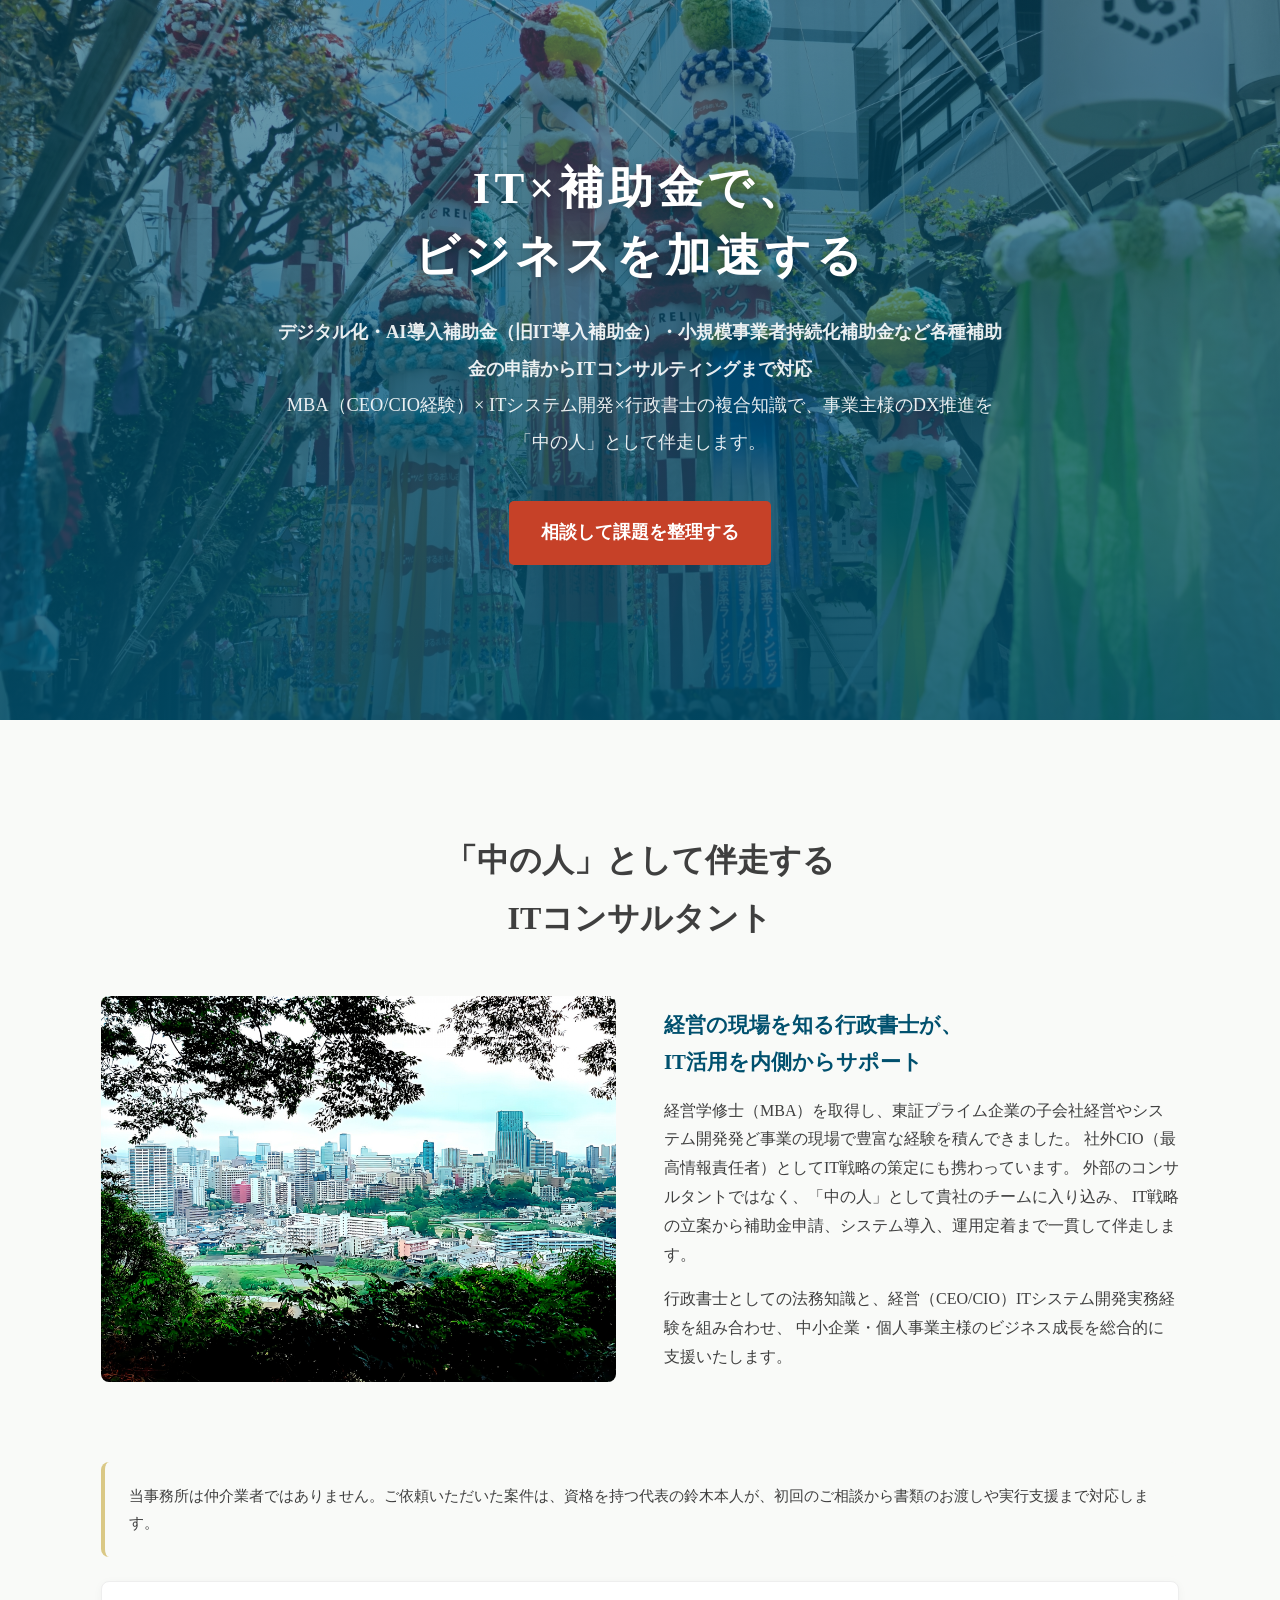
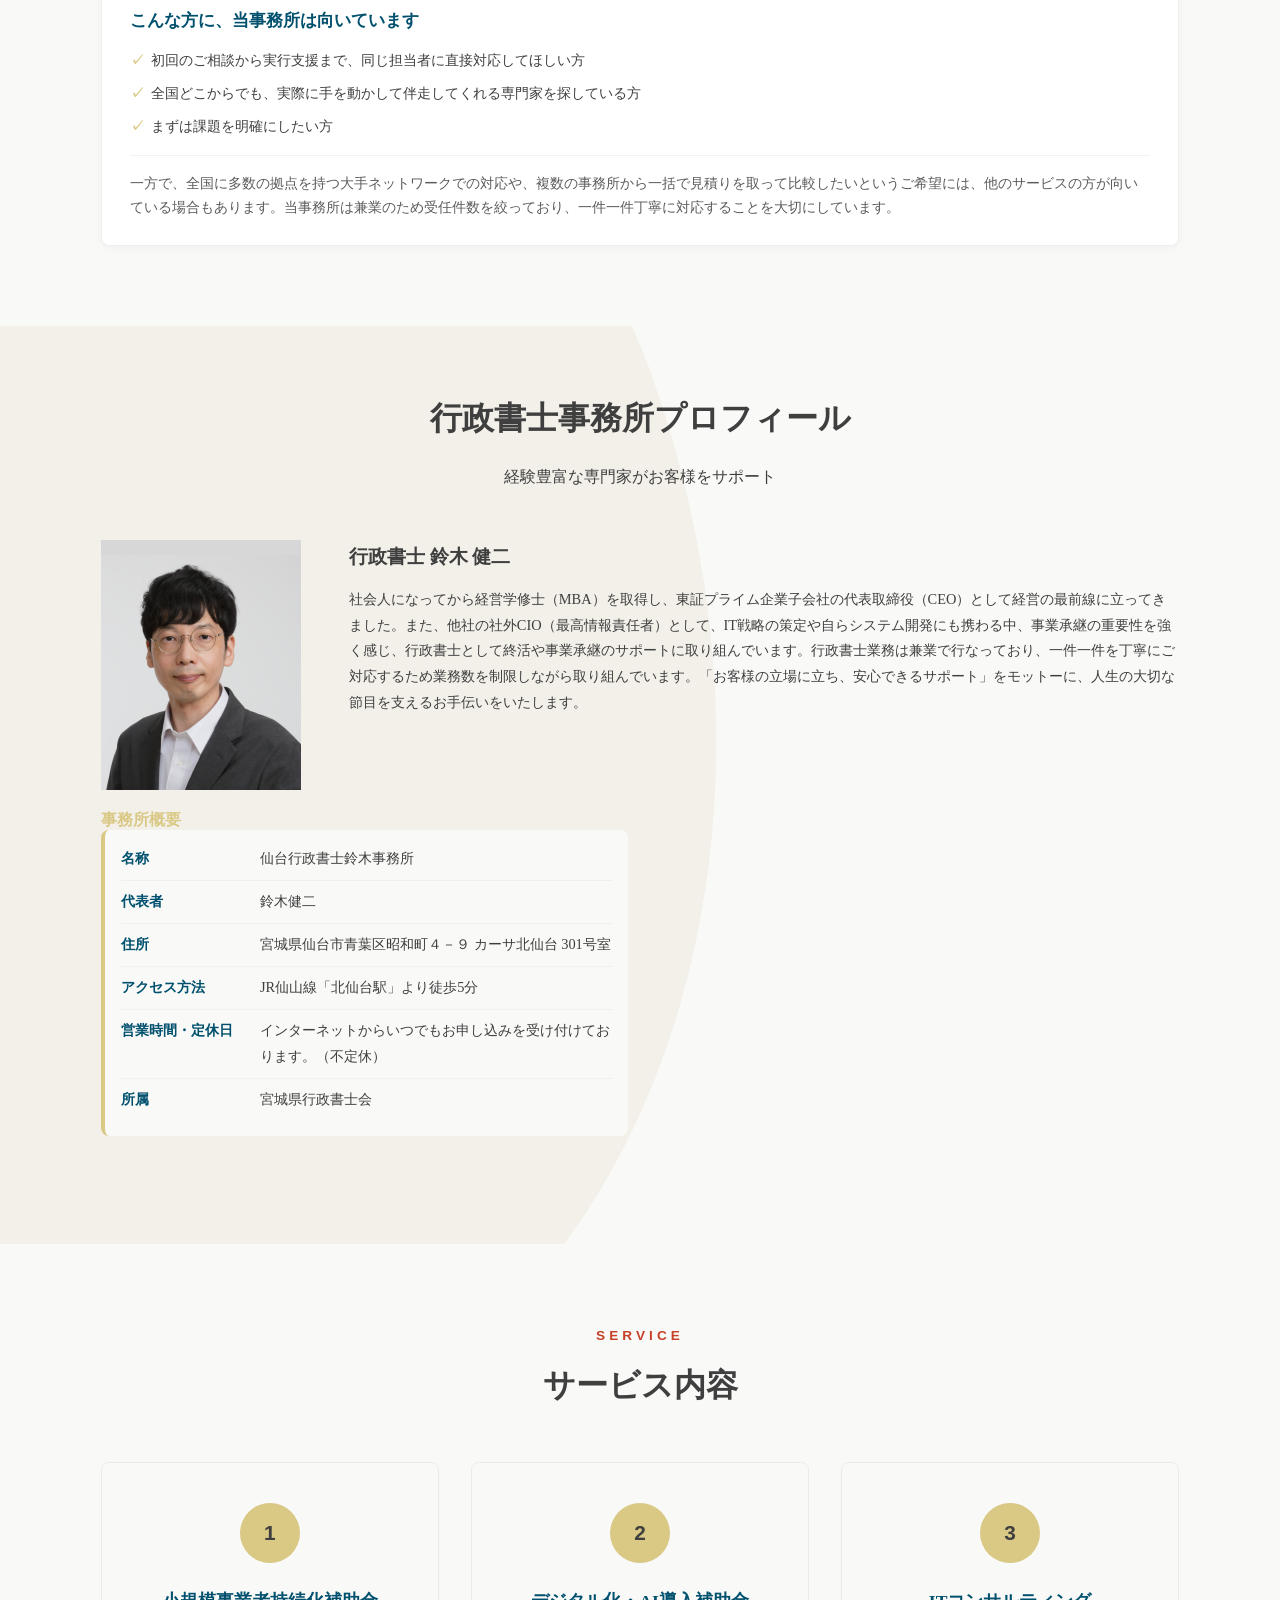
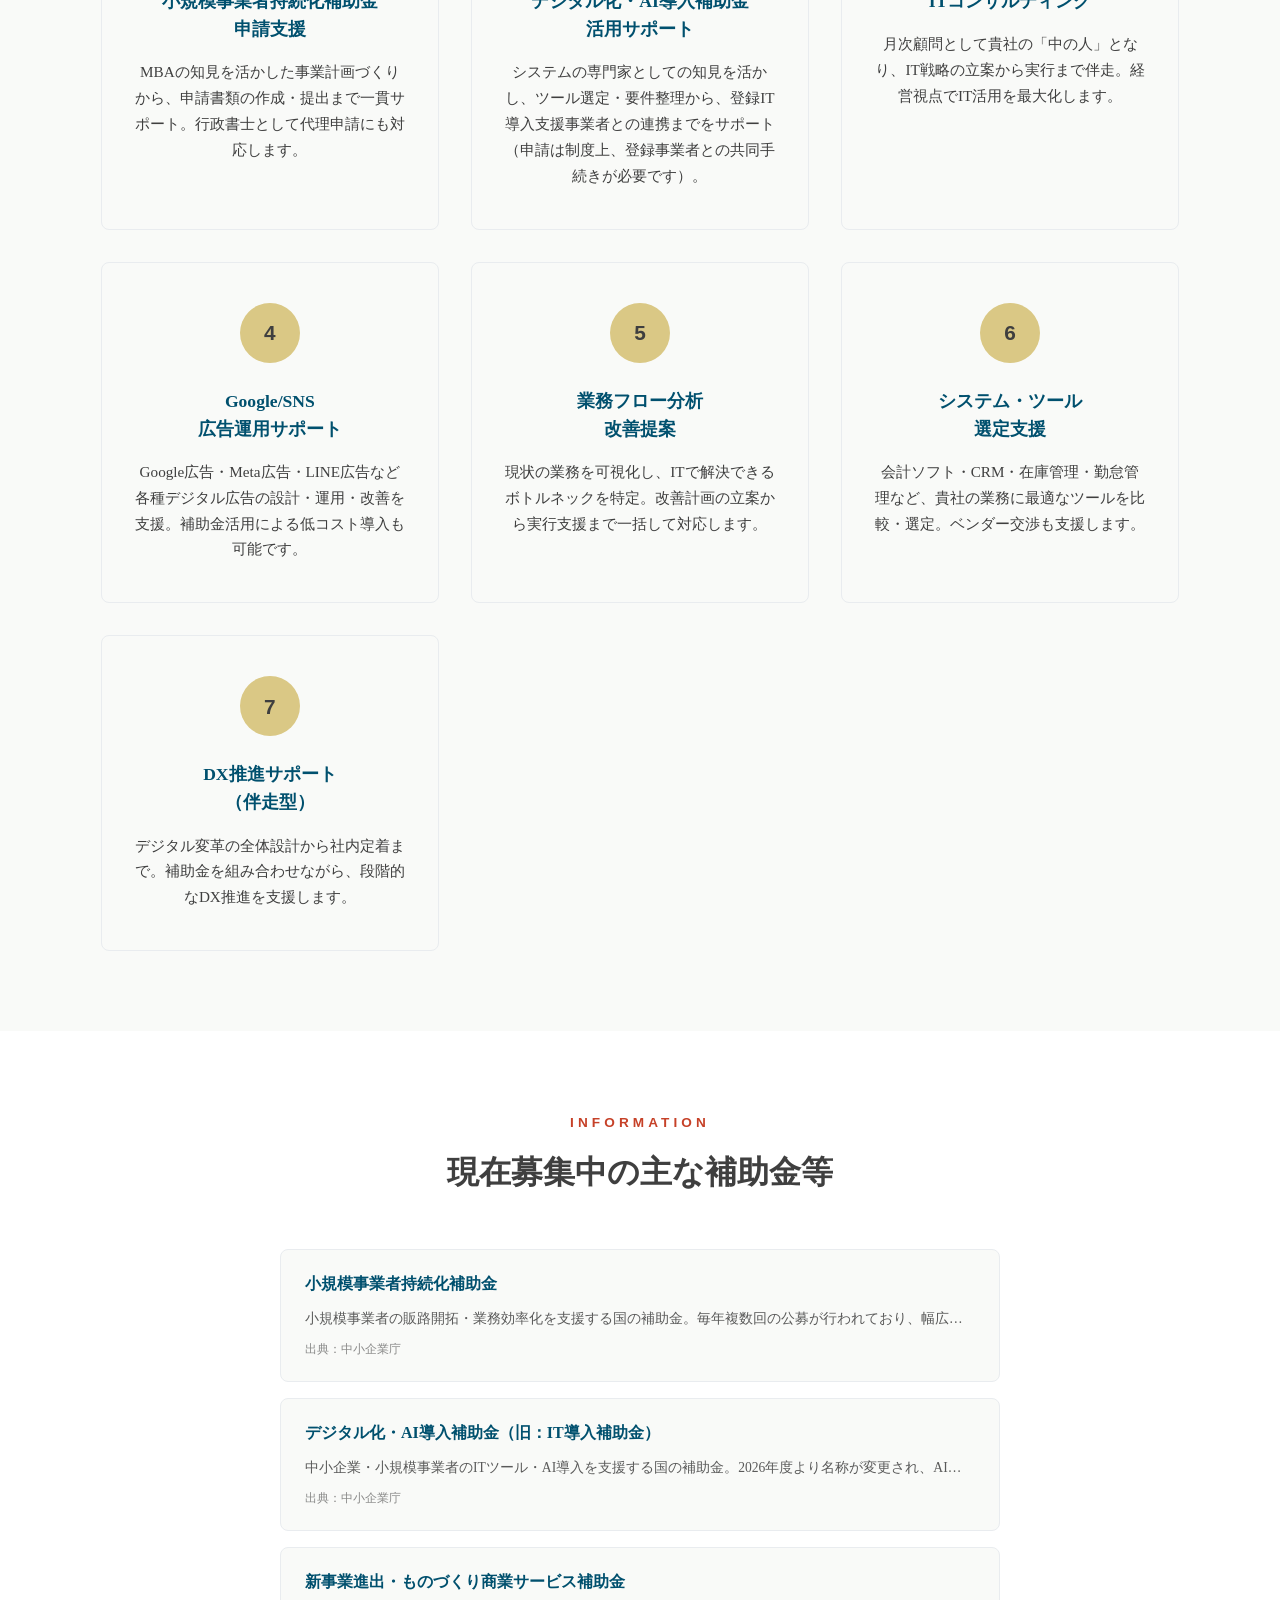
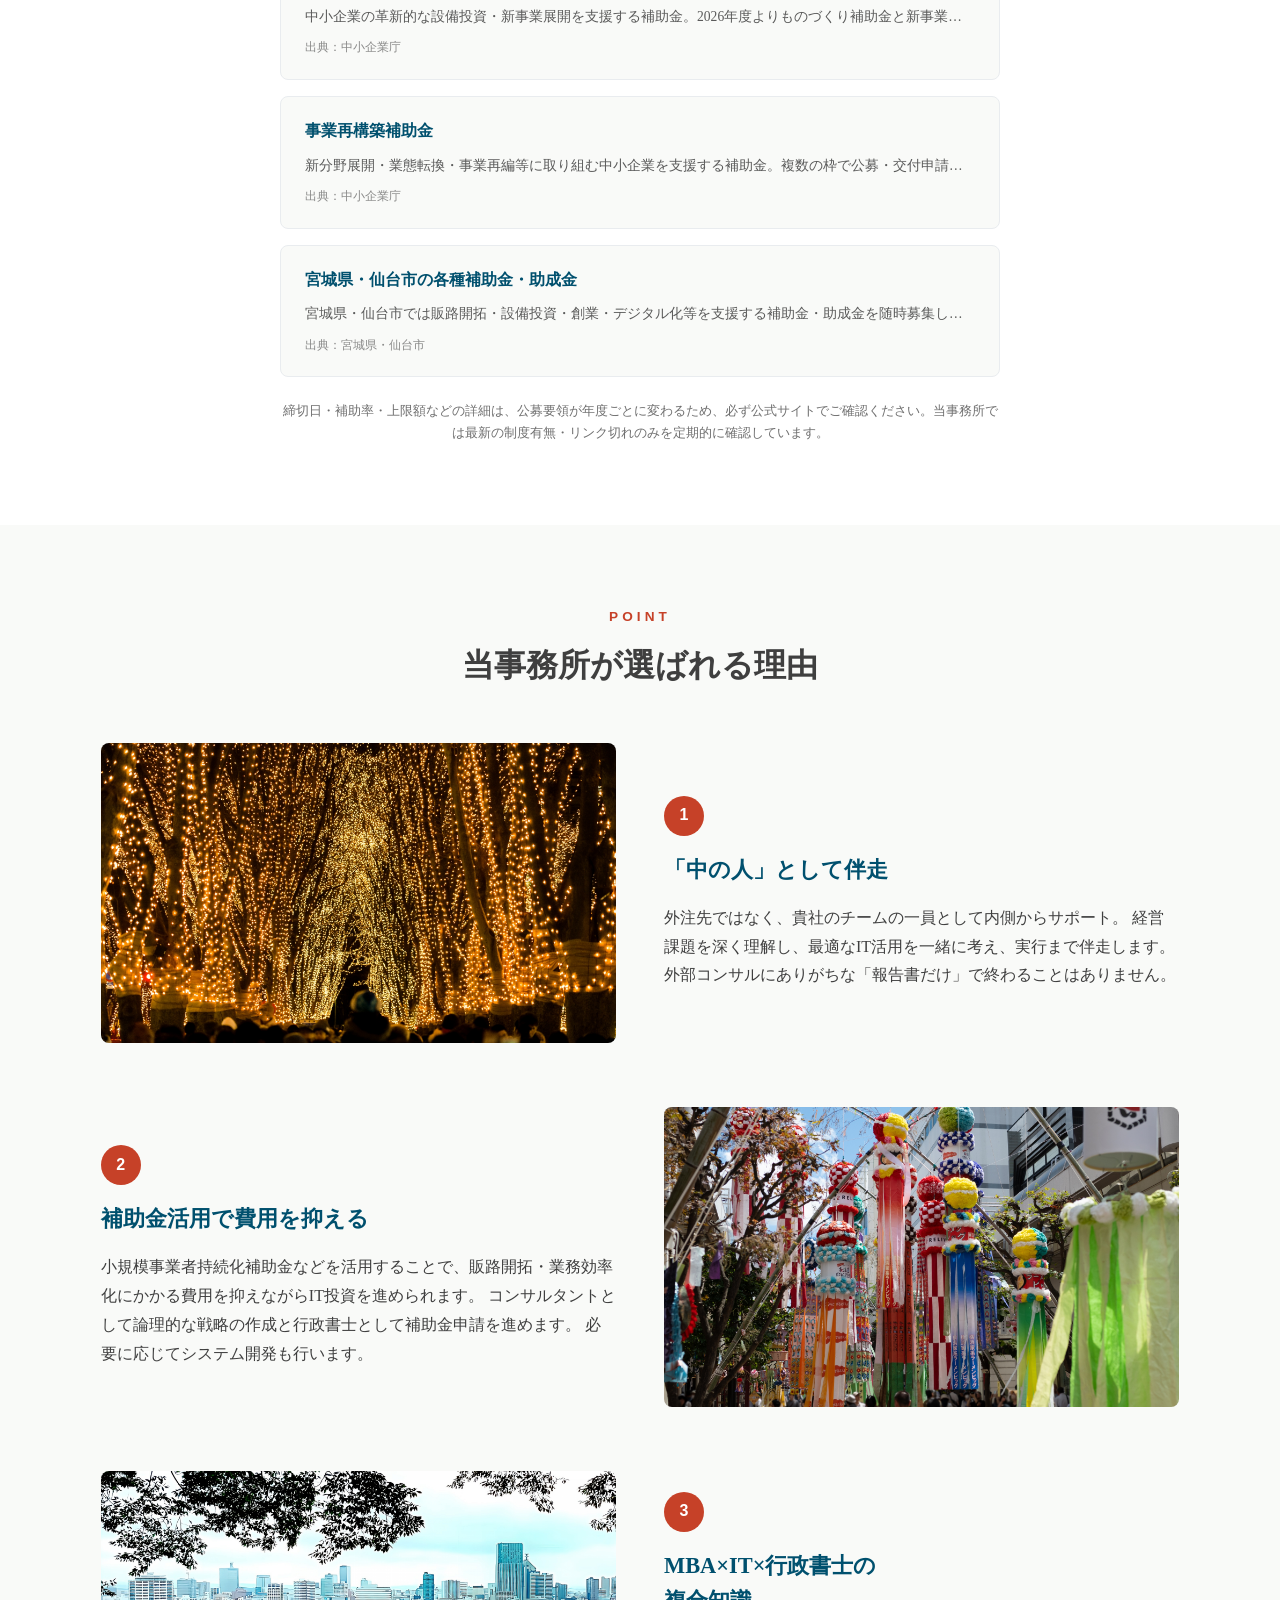
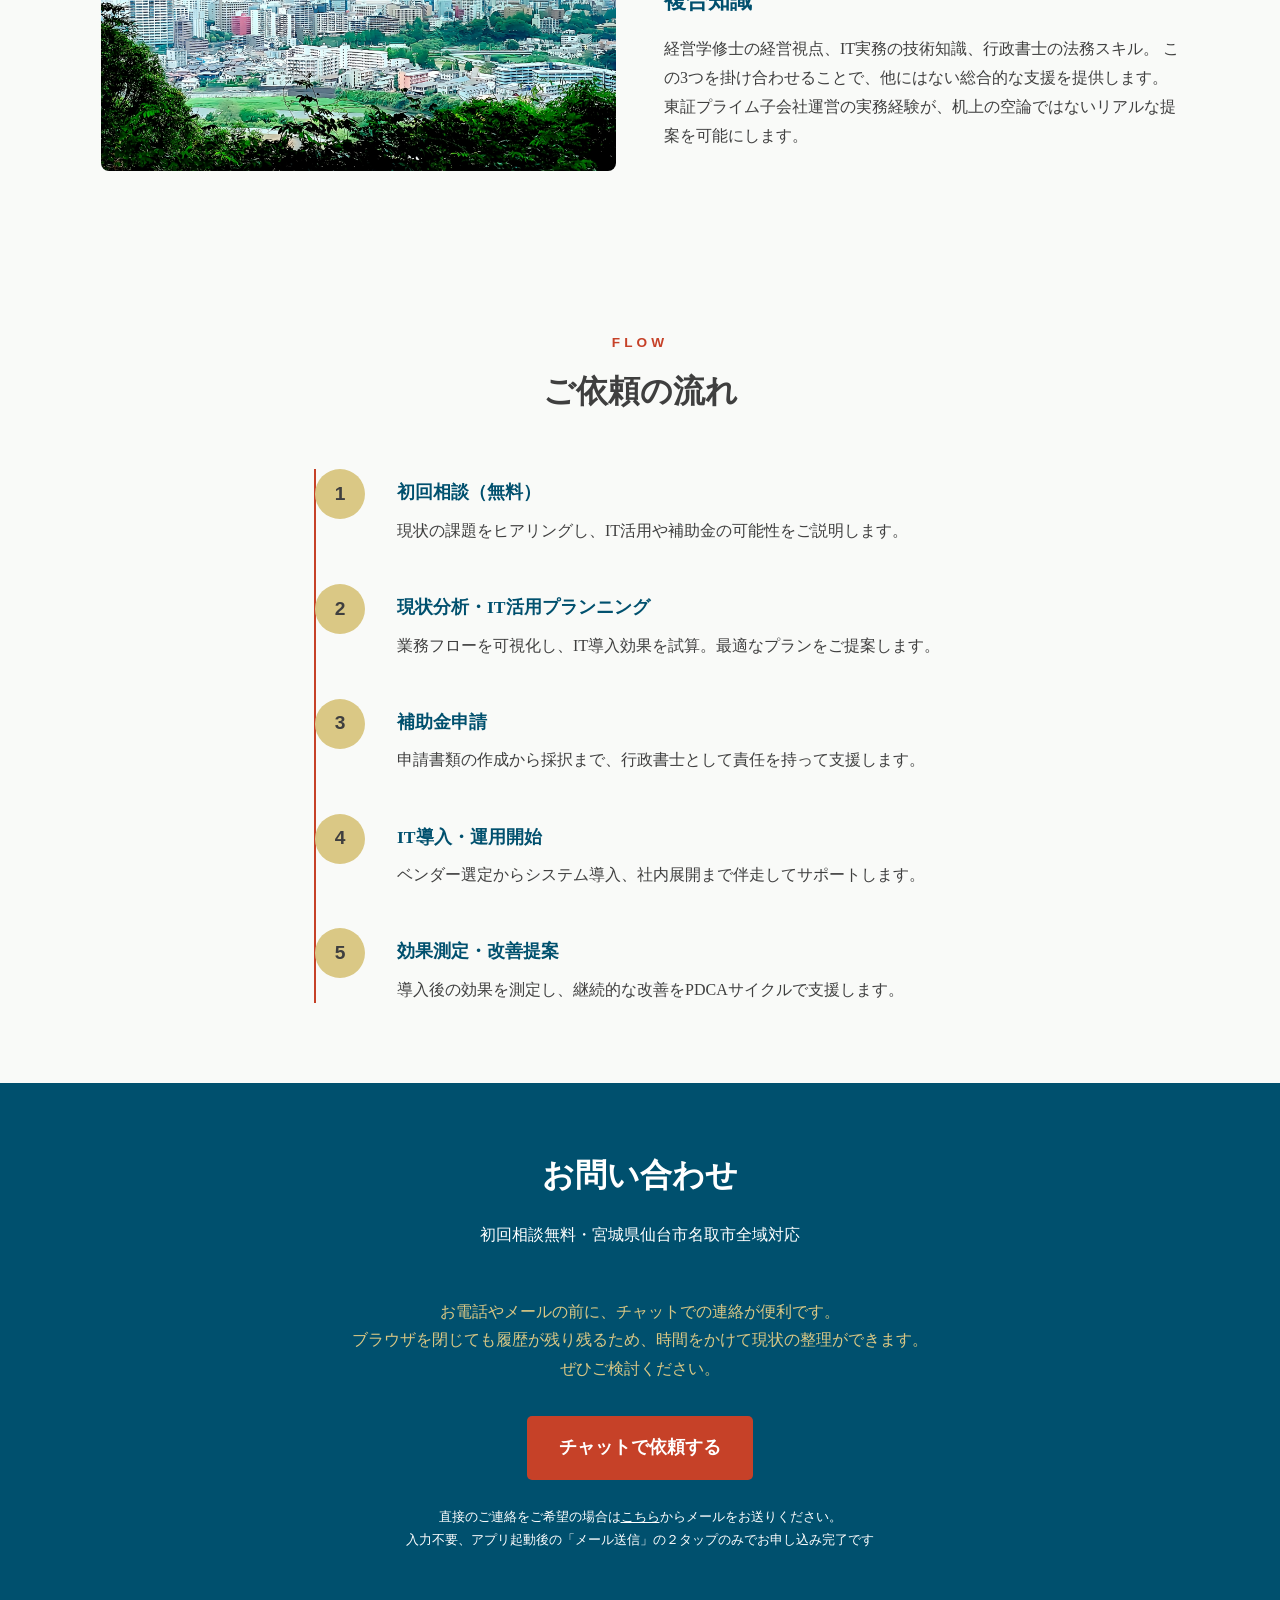
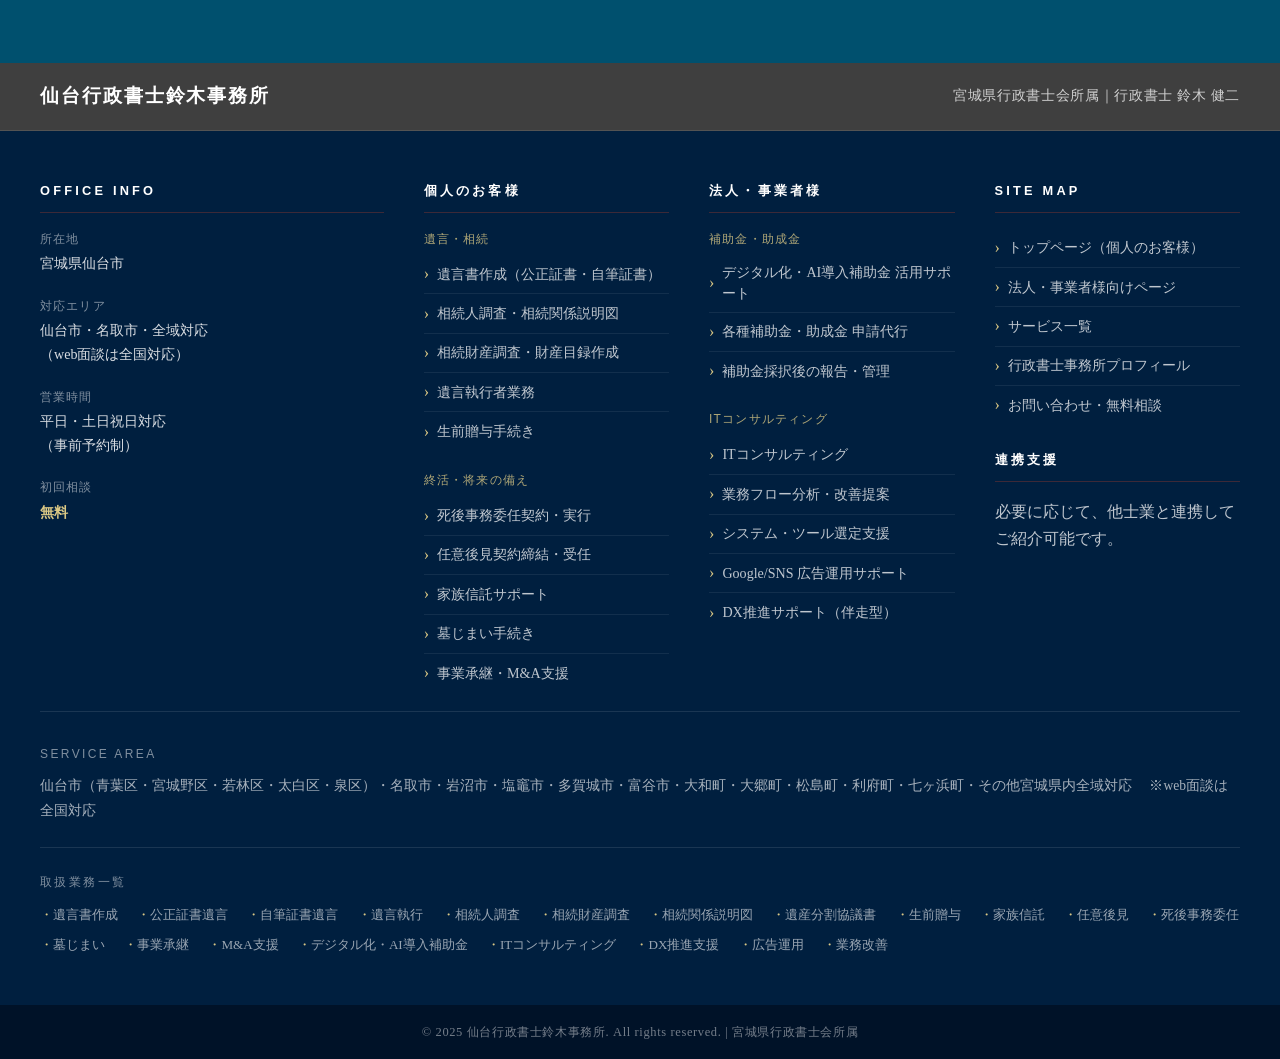
==== commit fa56361e: "mod ビジネスページseo用タイトルとdesc変更" ====
--- a/business/index.html
+++ b/business/index.html
@@ -16,11 +16,12 @@
     <meta name="google" content="notranslate">
     <meta http-equiv="Content-Security-Policy"
         content="default-src 'self'; script-src 'self' 'unsafe-inline' 'unsafe-eval' https://js.hs-scripts.com https://js-na2.hs-scripts.com https://*.hs-scripts.com https://*.hubspot.com https://*.hubspotusercontent-na1.net https://*.hubapi.com https://*.hs-analytics.net https://*.hs-banner.com https://*.usemessages.com https://*.hscollectedforms.net https://*.google.com https://*.gstatic.com; script-src-elem 'self' 'unsafe-inline' 'unsafe-eval' https://js.hs-scripts.com https://js-na2.hs-scripts.com https://*.hs-scripts.com https://*.hubspot.com https://*.hubspotusercontent-na1.net https://*.hubapi.com https://*.hs-analytics.net https://*.hs-banner.com https://*.usemessages.com https://*.hscollectedforms.net https://*.google.com https://*.gstatic.com; style-src 'self' 'unsafe-inline' https://fonts.googleapis.com https://fonts.gstatic.com https://*.hubspot.com https://*.hubspotusercontent-na1.net https://*.hs-banner.com https://*.usemessages.com; img-src 'self' data: https: blob: https://*.hubspot.com https://*.hubspotusercontent-na1.net https://*.hubapi.com https://*.hs-banner.com https://*.usemessages.com; font-src 'self' https://fonts.gstatic.com data:; connect-src 'self' https://js.hs-scripts.com https://js-na2.hs-scripts.com https://*.hs-scripts.com https://*.hubspot.com https://*.hubspotusercontent-na1.net https://*.hubapi.com https://*.hs-analytics.net https://*.hs-banner.com https://*.usemessages.com https://*.hscollectedforms.net https://maps.googleapis.com https://*.google.com https://*.gstatic.com https://script.google.com https://*.googleusercontent.com wss:; frame-src 'self' https://www.google.com https://maps.google.com https://*.hubspot.com https://app.hubspot.com https://*.hubspotusercontent-na1.net https://*.hs-banner.com https://*.usemessages.com https://*.hscollectedforms.net; object-src 'none'; base-uri 'self'; form-action 'self'; upgrade-insecure-requests">
-    <title>宮城県仙台市で補助金活用・ITコンサルティングなら - 仙台行政書士鈴木事務所</title>
+    <title>仙台の補助金申請・ITコンサルティングで業務改善|仙台行政書士鈴木事務所</title>
     <meta name="description"
-        content="宮城県仙台市の行政書士が小規模事業者持続化補助金の申請など補助金の活用サポート、ITコンサルティングまで一括支援。MBA×ITシステム開発×行政書士の知見で経営基盤を強化。初回相談無料。">
-    <meta property="og:title" content="補助金活用×ITコンサルティング・開発で、中小企業・個人事業主様に伴走支援">
-    <meta property="og:description" content="宮城県仙台市の行政書士が小規模事業者持続化補助金等補助金の申請支援とITコンサルで業務改善を支援。初回無料相談受付中。">
+        content="MBA×ITシステム開発×行政書士の知見で中小企業・小規模事業者を支援。デジタル化・AI導入補助金（旧IT導入補助金）・小規模事業者持続化補助金など各種補助金の申請から活用まで、経営・ITコンサルティング・DX推進で導入前後を伴走支援">
+    <meta property="og:title" content="仙台で補助金申請・ITコンサルティングなら｜仙台行政書士鈴木事務所">
+    <meta property="og:description"
+        content="MBA×ITシステム開発×行政書士の知見で中小企業・小規模事業者を支援。デジタル化・AI導入補助金・小規模事業者持続化補助金など補助金申請からITコンサルティング・DX推進まで伴走支援。">
     <meta property="og:type" content="website">
     <meta property="og:url" content="https://gyouseidesign.com/business/">
     <meta property="og:site_name" content="仙台行政書士鈴木事務所">
@@ -43,7 +44,7 @@
         {
           "@type": ["LegalService", "ProfessionalService"],
           "name": "仙台行政書士鈴木事務所",
-          "description": "仙台市・名取市のITコンサルタント・行政書士が小規模事業者等の補助金の申請支援、IT導入とシステムコンサルティング・業務改善を実施",
+          "description": "仙台市・名取市の行政書士・ITコンサルタントがデジタル化・AI導入補助金（旧IT導入補助金）・小規模事業者持続化補助金など各種補助金の申請支援、ITコンサルティング・DX推進・業務改善を実施",
           "url": "https://gyouseidesign.com/business/",
           "image": "https://gyouseidesign.com/gyosyologo.svg",
           "address": {
@@ -59,7 +60,19 @@
           },
           "areaServed": ["仙台市", "名取市"],
           "priceRange": "初回無料相談",
-          "knowsAbout": ["補助金活用支援", "小規模事業者持続化補助金", "マーケティング", "ITコンサルティング", "DX推進", "業務改善", "システム開発支援"]
+          "knowsAbout": [
+                "補助金申請支援",
+                "デジタル化・AI導入補助金",
+                "IT導入補助金",
+                "小規模事業者持続化補助金",
+                "新事業進出・ものづくり商業サービス補助金",
+                "事業再構築補助金",
+                "ITコンサルティング",
+                "DX推進",
+                "業務改善",
+                "システム開発支援",
+                "経営コンサルティング"
+            ]
         }
       ]
     }
@@ -76,7 +89,8 @@
     <header class="header">
         <div id="header-banner"
             style="background-color: var(--main-color-dark);height: 1.5em;color: var(--text-color);">
-            <h1 style="font-size: 0.8em;font-weight: lighter;">仙台でシステム導入など補助金申請・ITコンサルティング・業務改善なら</h1>
+            <h1 class="business-title">
+                仙台で補助金申請・ITコンサルティング・業務改善なら</h1>
         </div>
         <div class="header-container">
             <div class="logo">
@@ -104,11 +118,10 @@
             <div class="tob-hero__overlay"></div>
             <div class="tob-hero__content">
                 <h2 class="tob-hero__title animate-on-scroll">IT×補助金で、<br>ビジネスを加速する</h2>
+                <h3 class="tob-hero__subtitle animate-on-scroll" style="margin-bottom: 0;">
+                    デジタル化・AI導入補助金（旧IT導入補助金）・小規模事業者持続化補助金など各種補助金の申請からITコンサルティングまで対応</h3>
                 <p class="tob-hero__subtitle animate-on-scroll">
-                    MBA（CEO/CIO経験）× ITシステム開発×行政書士の複合知識で、<br>
-                    補助金活用からITコンサルティング、業務改善まで一貫サポート、
-                    ITコンサルティングは全国どこでも、オンラインで完結可能です。<br>
-                    中小企業・個人事業主様のDX推進を「中の人」として伴走します。
+                    MBA（CEO/CIO経験）× ITシステム開発×行政書士の複合知識で、事業主様のDX推進を「中の人」として伴走します。
                 </p>
                 <a href="#contact" class="cta-button tob-hero__cta animate-on-scroll">相談して課題を整理する</a>
             </div>
@@ -288,27 +301,33 @@
                 <ul class="subsidy-feed__list" id="subsidy-feed-list">
                     <li class="subsidy-feed__item">
                         <div class="subsidy-feed__name">小規模事業者持続化補助金</div>
-                        <div class="subsidy-feed__support">小規模事業者の販路開拓・業務効率化を支援する国の補助金。毎年複数回の公募が行われており、幅広い業種・業態の事業者が活用できます。</div>
+                        <div class="subsidy-feed__support">
+                            小規模事業者の販路開拓・業務効率化を支援する国の補助金。毎年複数回の公募が行われており、幅広い業種・業態の事業者が活用できます。</div>
                         <div class="subsidy-feed__source">出典：中小企業庁</div>
                     </li>
                     <li class="subsidy-feed__item">
                         <div class="subsidy-feed__name">デジタル化・AI導入補助金（旧：IT導入補助金）</div>
-                        <div class="subsidy-feed__support">中小企業・小規模事業者のITツール・AI導入を支援する国の補助金。2026年度より名称が変更され、AI活用への支援がより強化されています。年間を通じて複数回の公募が実施されます。</div>
+                        <div class="subsidy-feed__support">
+                            中小企業・小規模事業者のITツール・AI導入を支援する国の補助金。2026年度より名称が変更され、AI活用への支援がより強化されています。年間を通じて複数回の公募が実施されます。
+                        </div>
                         <div class="subsidy-feed__source">出典：中小企業庁</div>
                     </li>
                     <li class="subsidy-feed__item">
                         <div class="subsidy-feed__name">新事業進出・ものづくり商業サービス補助金</div>
-                        <div class="subsidy-feed__support">中小企業の革新的な設備投資・新事業展開を支援する補助金。2026年度よりものづくり補助金と新事業進出補助金が統合された制度として公募が行われています。</div>
+                        <div class="subsidy-feed__support">
+                            中小企業の革新的な設備投資・新事業展開を支援する補助金。2026年度よりものづくり補助金と新事業進出補助金が統合された制度として公募が行われています。</div>
                         <div class="subsidy-feed__source">出典：中小企業庁</div>
                     </li>
                     <li class="subsidy-feed__item">
                         <div class="subsidy-feed__name">事業再構築補助金</div>
-                        <div class="subsidy-feed__support">新分野展開・業態転換・事業再編等に取り組む中小企業を支援する補助金。複数の枠で公募・交付申請が継続的に実施されています。</div>
+                        <div class="subsidy-feed__support">新分野展開・業態転換・事業再編等に取り組む中小企業を支援する補助金。複数の枠で公募・交付申請が継続的に実施されています。
+                        </div>
                         <div class="subsidy-feed__source">出典：中小企業庁</div>
                     </li>
                     <li class="subsidy-feed__item">
                         <div class="subsidy-feed__name">宮城県・仙台市の各種補助金・助成金</div>
-                        <div class="subsidy-feed__support">宮城県・仙台市では販路開拓・設備投資・創業・デジタル化等を支援する補助金・助成金を随時募集しています。最新情報は各自治体の公式サイトをご確認ください。</div>
+                        <div class="subsidy-feed__support">
+                            宮城県・仙台市では販路開拓・設備投資・創業・デジタル化等を支援する補助金・助成金を随時募集しています。最新情報は各自治体の公式サイトをご確認ください。</div>
                         <div class="subsidy-feed__source">出典：宮城県・仙台市</div>
                     </li>
                 </ul>
--- a/style.css
+++ b/style.css
@@ -253,7 +253,10 @@
     margin-bottom: 2rem;
     color: var(--text-color);
 }
-
+.business-title{
+    font-size: 0.8em;
+    font-weight: lighter;
+}
 .cta-button {
     background: var(--accent-color);
     color: white !important;
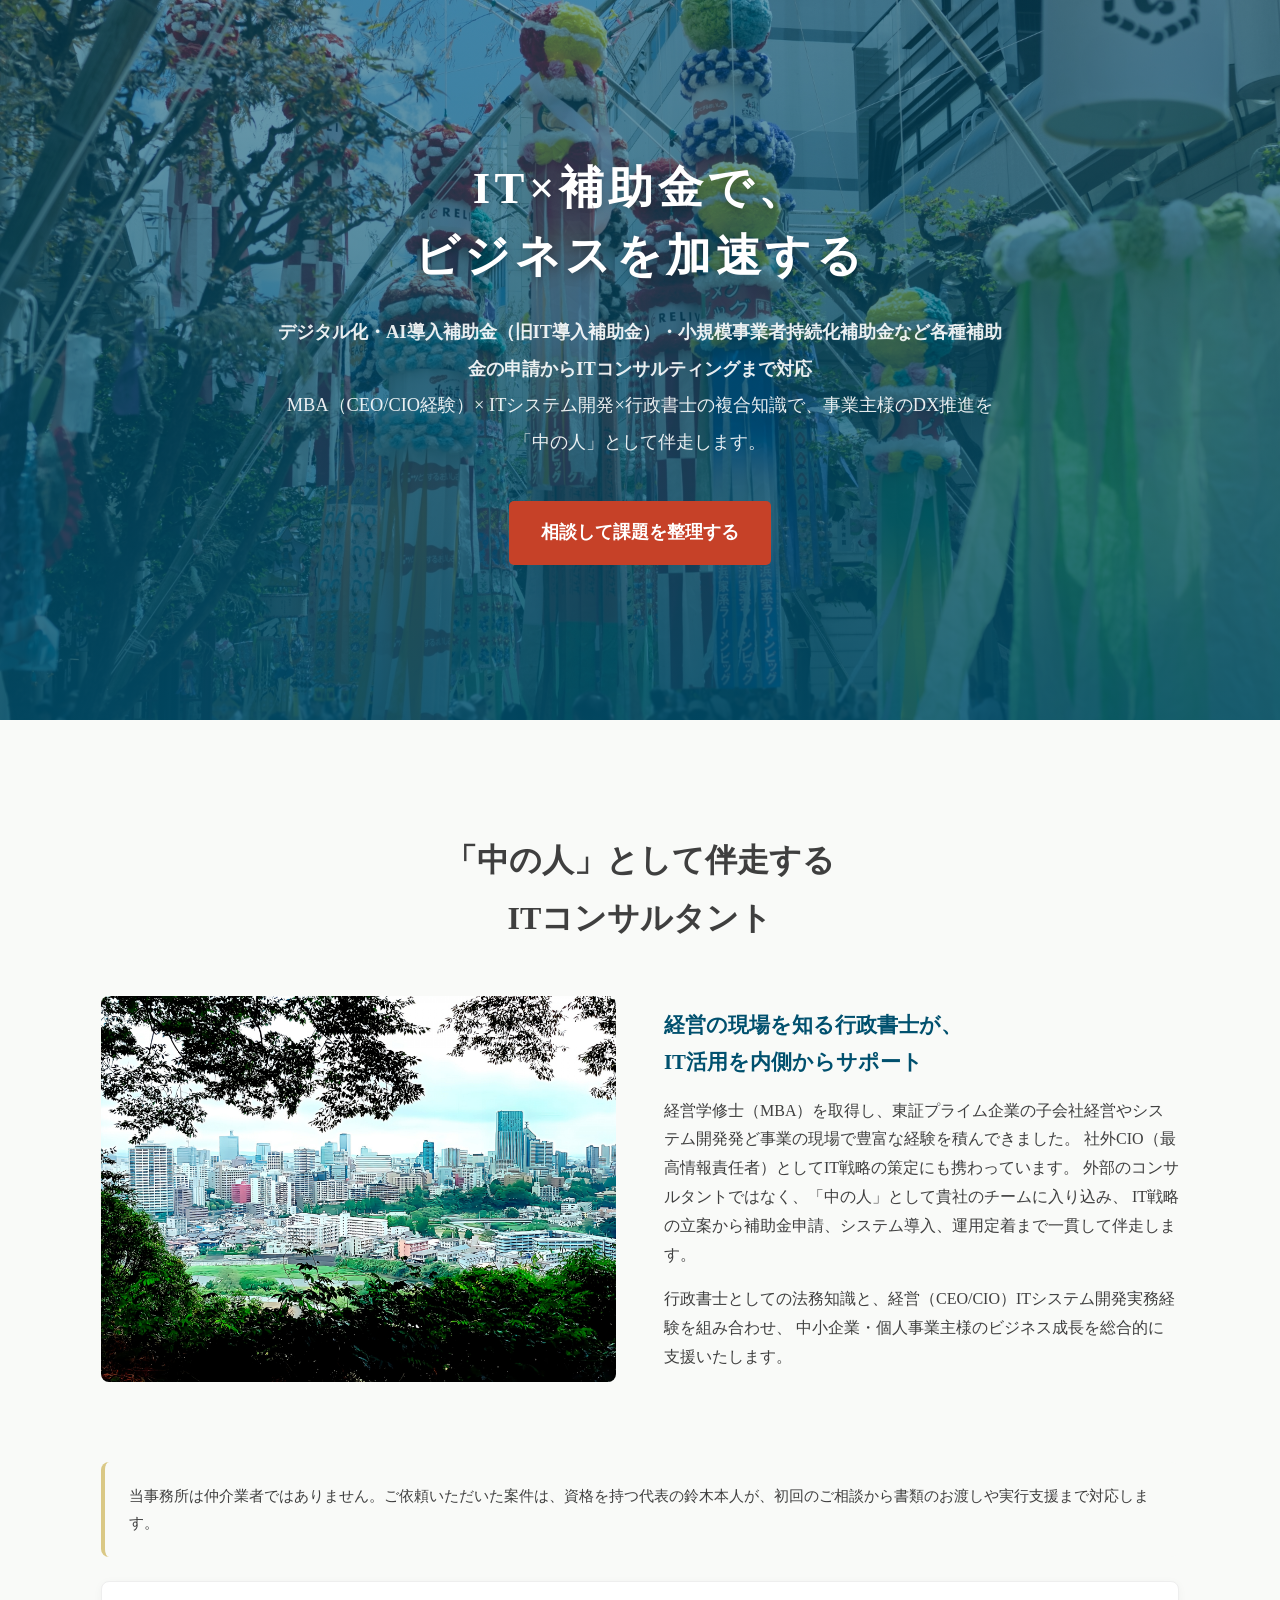
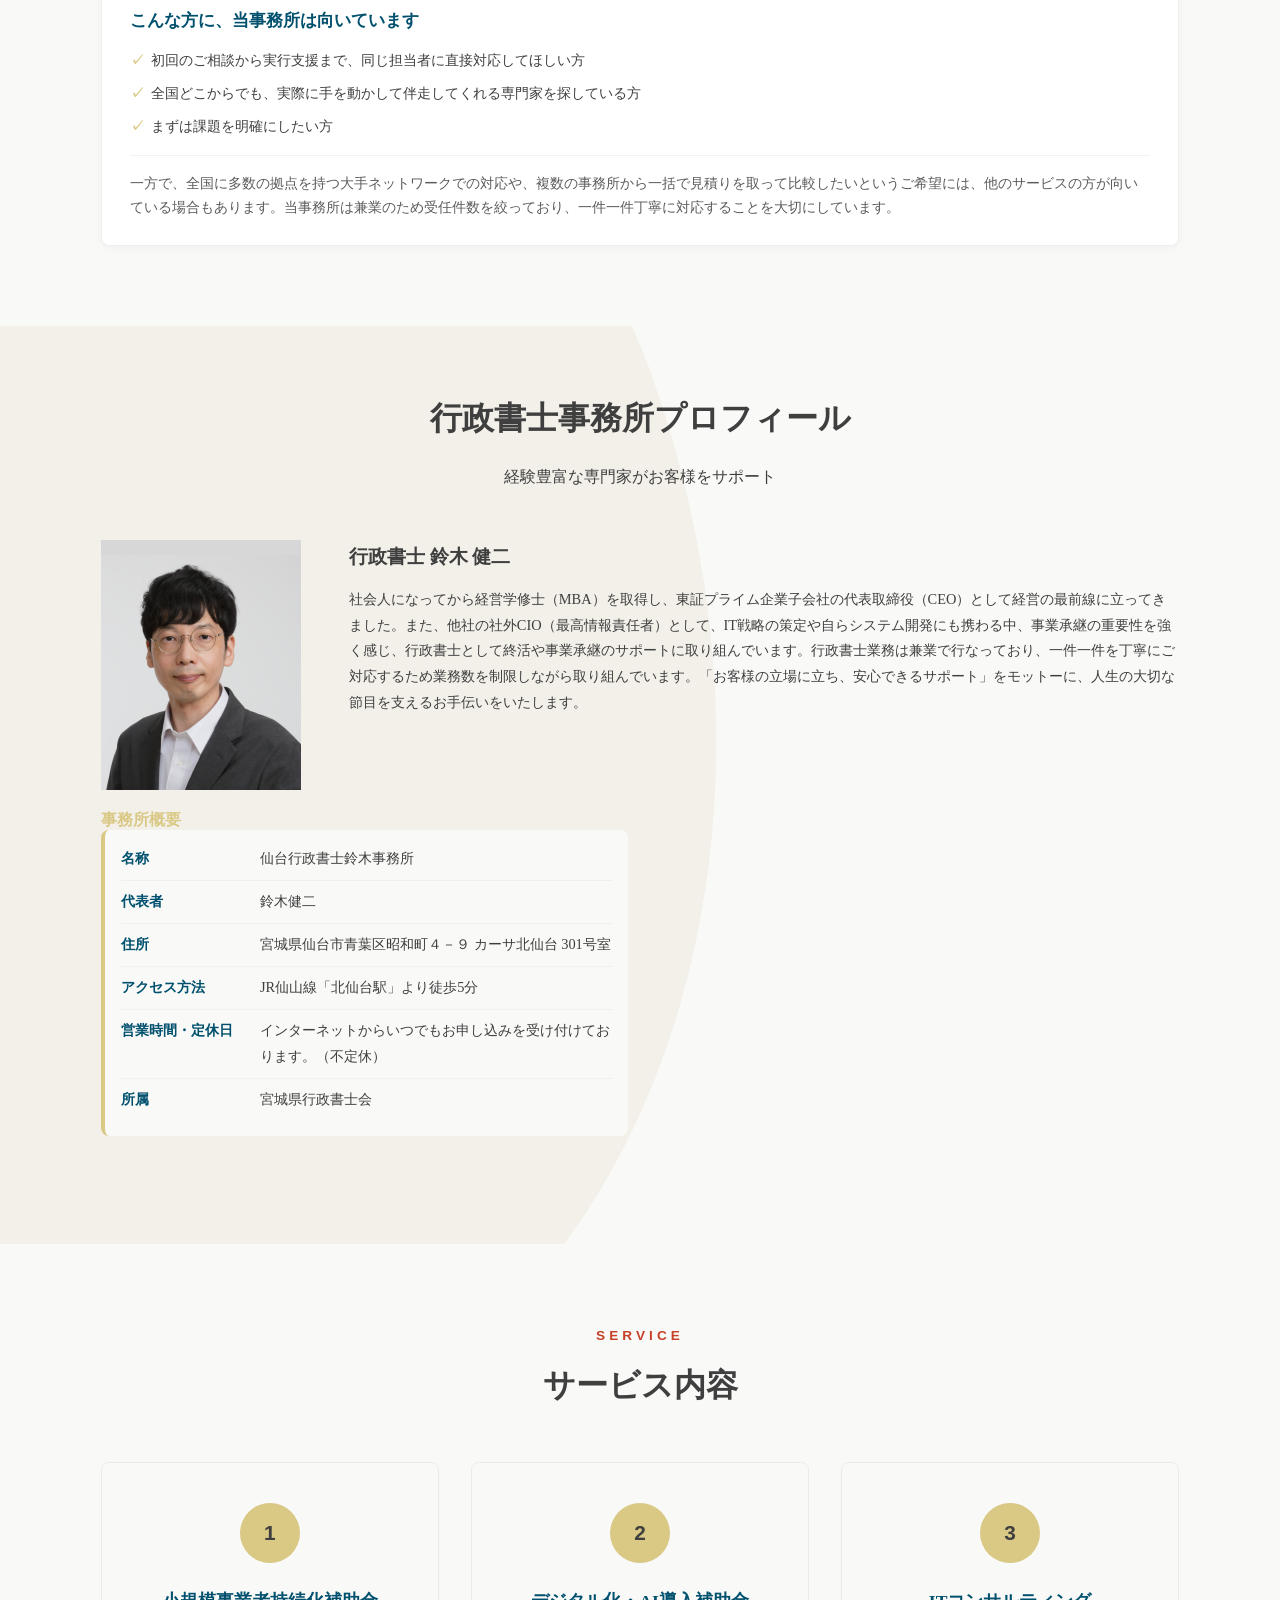
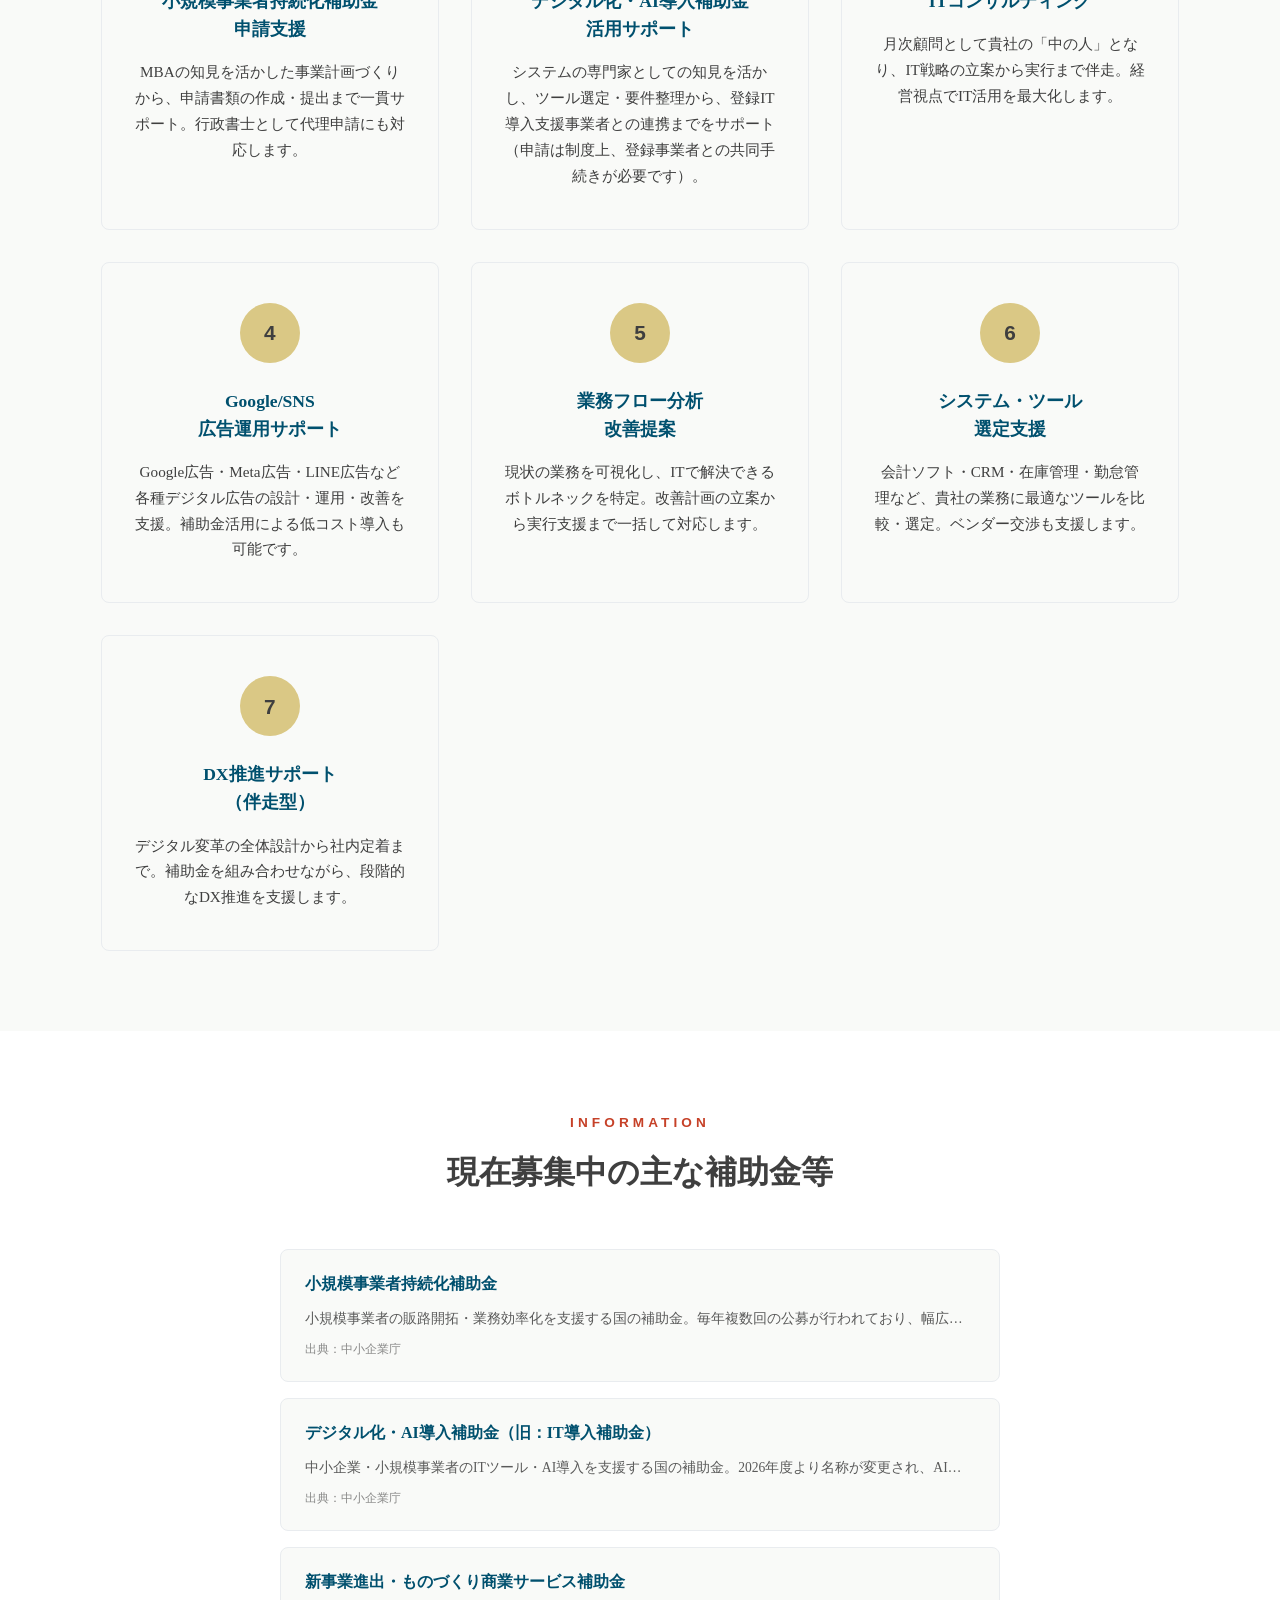
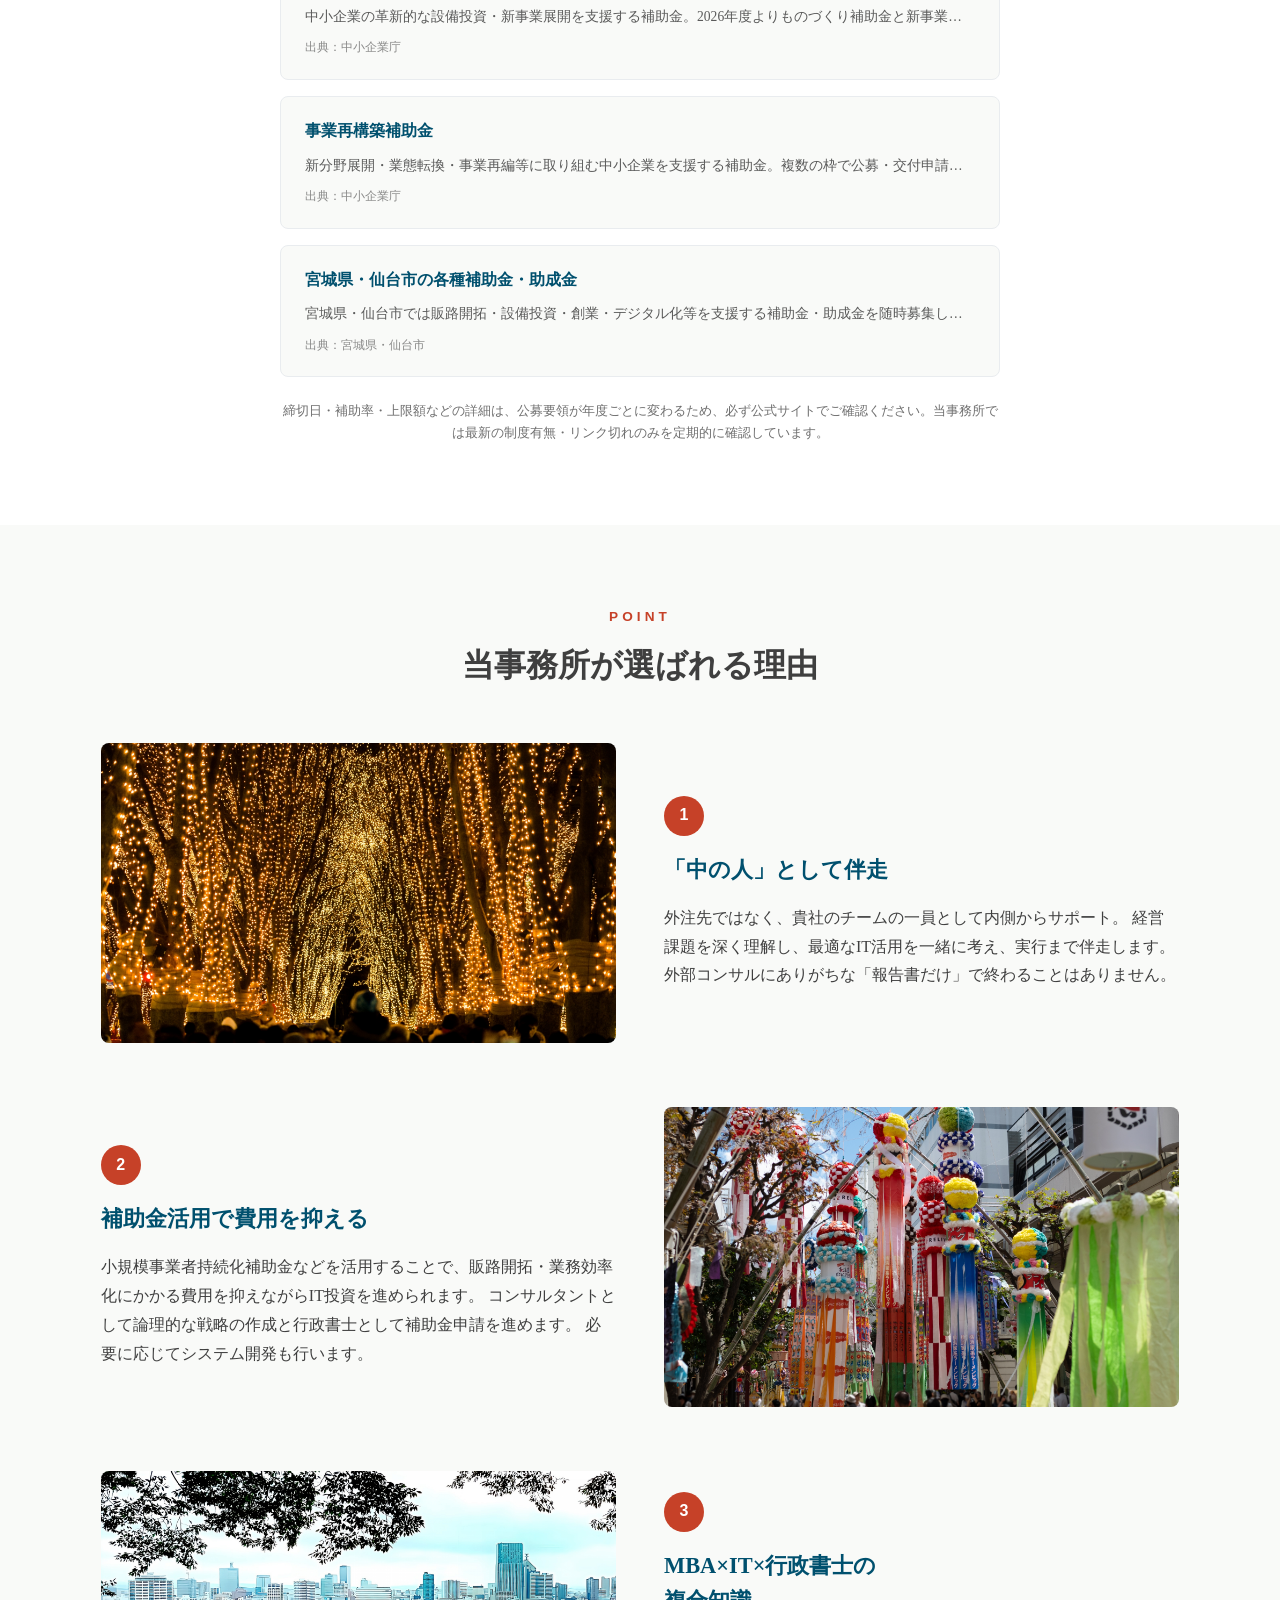
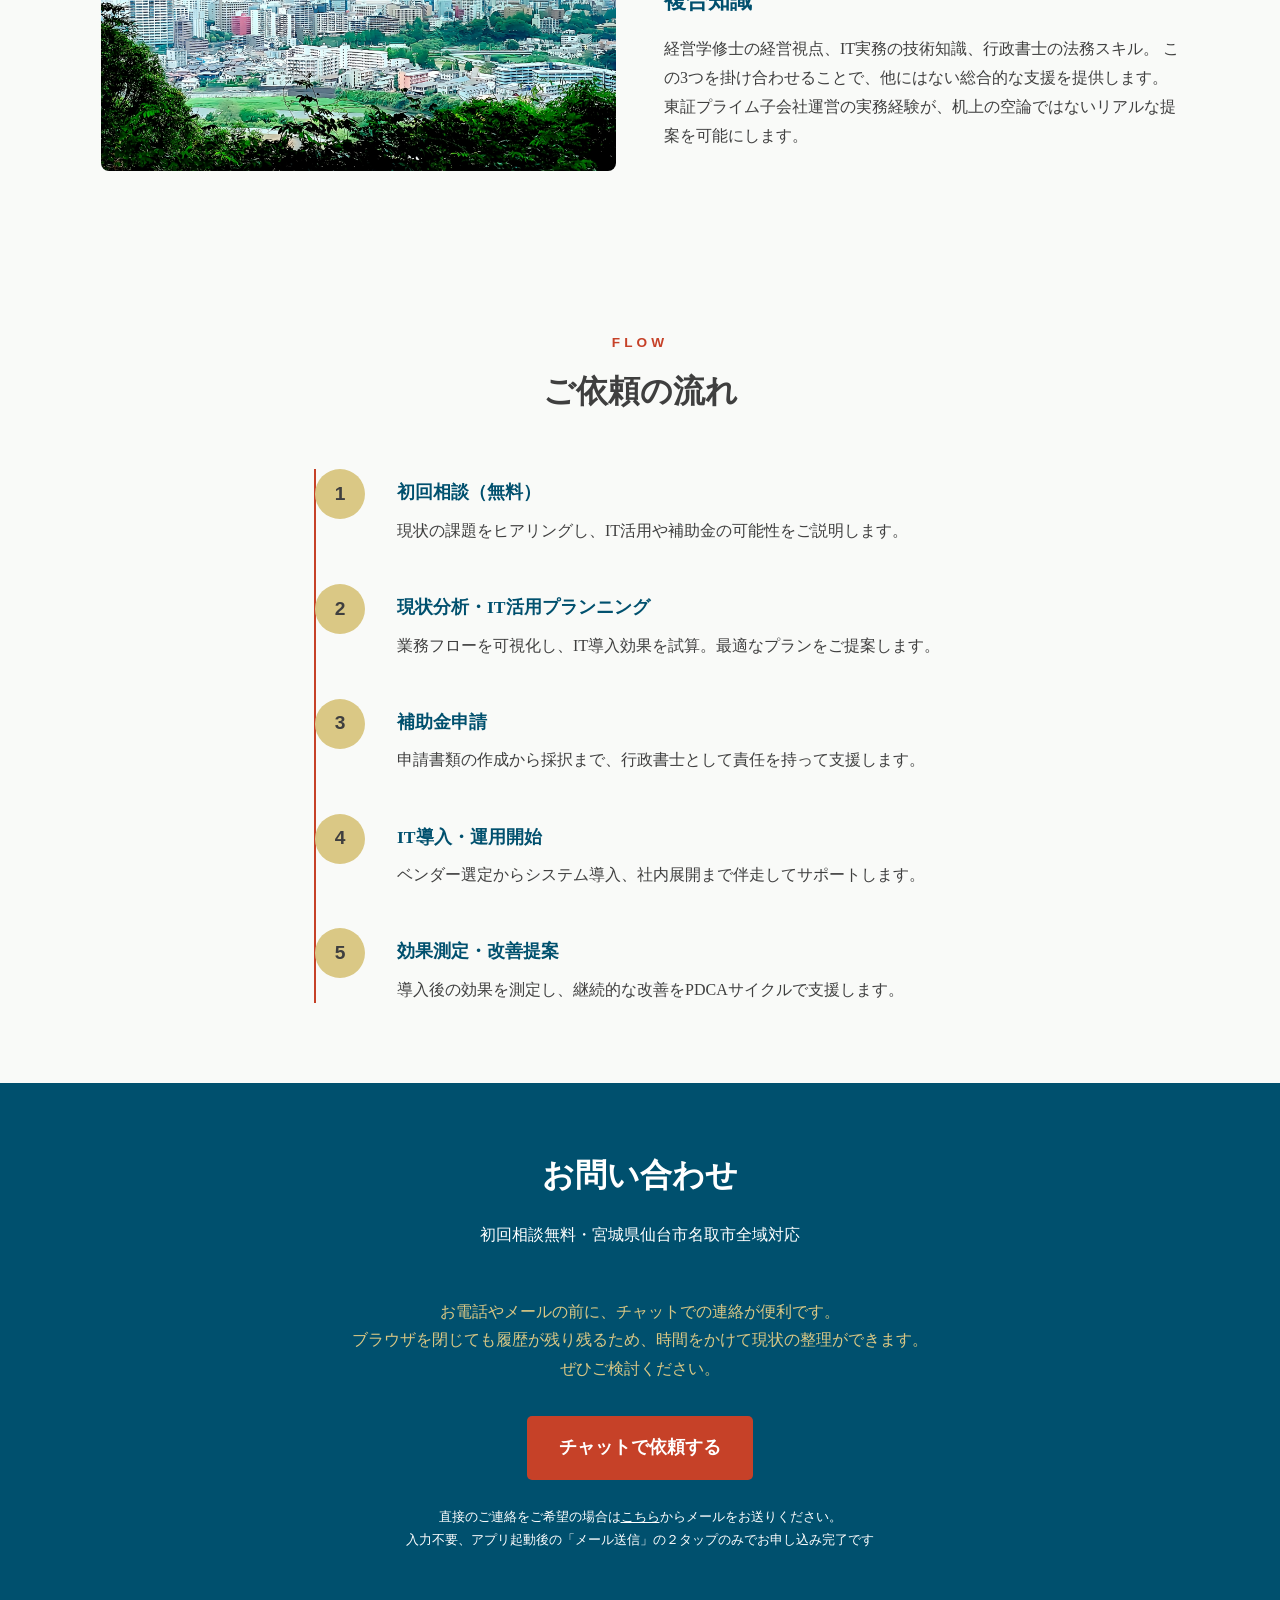
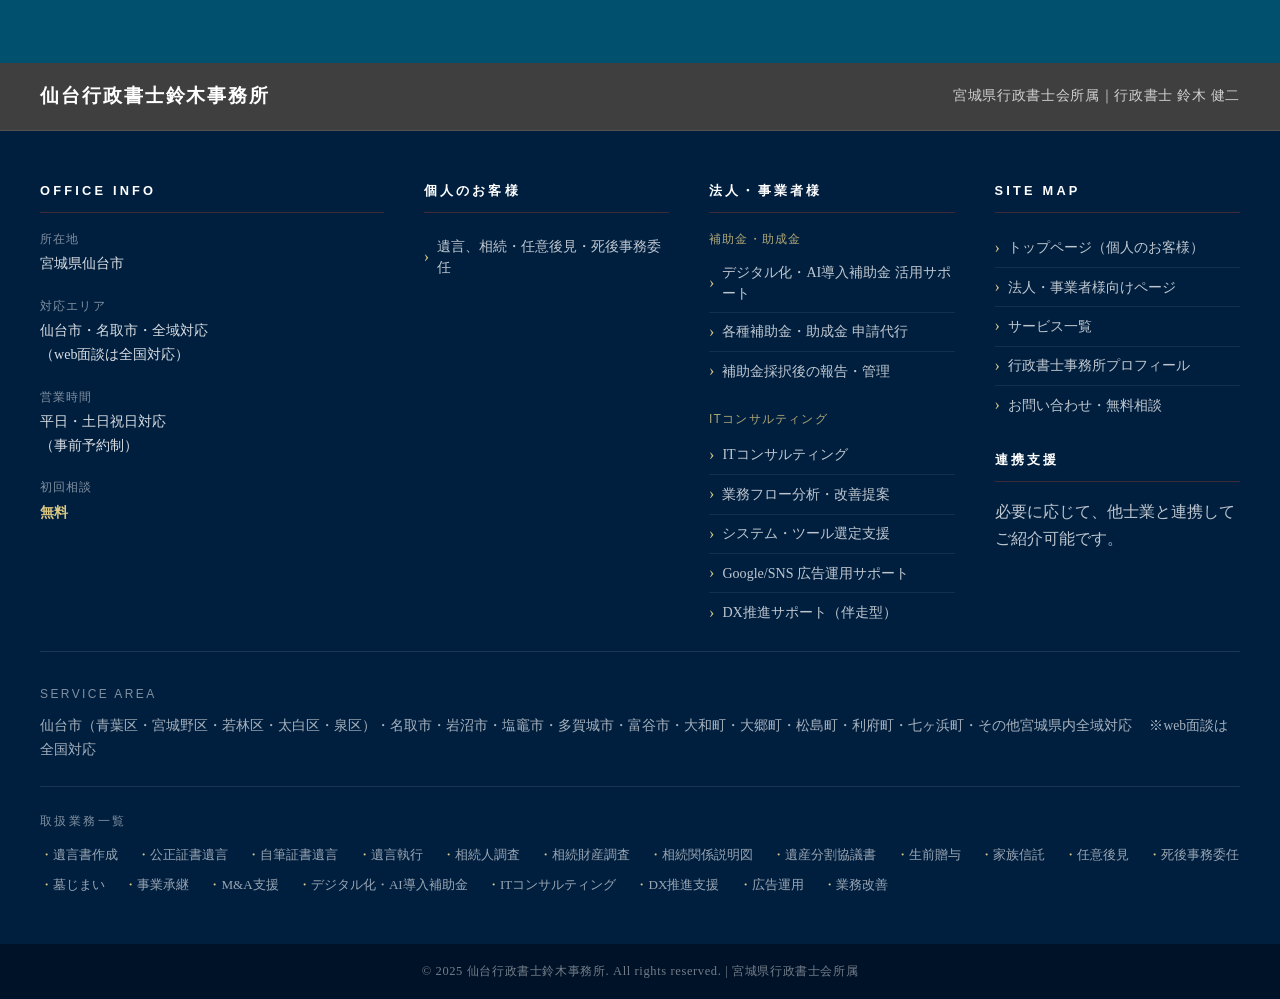
==== commit 4ff0c294: "mod seoカニバリ防止、footer修正" ====
--- a/business/index.html
+++ b/business/index.html
@@ -518,31 +518,12 @@
                     </div>
                 </div>
 
-                <!-- カラム2：個人向けサービス -->
+                <!-- カラム2：個人向けサービス（SEOカニバリ防止のため簡略化。詳細はトップページ側に譲る） -->
                 <div class="footer-col">
                     <div class="footer-col__title">個人のお客様</div>
-
-                    <div class="footer-col__list--category">
-                        <div class="footer-col__category-label">遺言・相続</div>
-                        <ul class="footer-col__list">
-                            <li><a href="/">遺言書作成（公正証書・自筆証書）</a></li>
-                            <li><a href="/">相続人調査・相続関係説明図</a></li>
-                            <li><a href="/">相続財産調査・財産目録作成</a></li>
-                            <li><a href="/">遺言執行者業務</a></li>
-                            <li><a href="/">生前贈与手続き</a></li>
-                        </ul>
-                    </div>
-
-                    <div class="footer-col__list--category">
-                        <div class="footer-col__category-label">終活・将来の備え</div>
-                        <ul class="footer-col__list">
-                            <li><a href="/">死後事務委任契約・実行</a></li>
-                            <li><a href="/">任意後見契約締結・受任</a></li>
-                            <li><a href="/">家族信託サポート</a></li>
-                            <li><a href="/">墓じまい手続き</a></li>
-                            <li><a href="/">事業承継・M&amp;A支援</a></li>
-                        </ul>
-                    </div>
+                    <ul class="footer-col__list">
+                        <li><a href="/">遺言、相続・任意後見・死後事務委任</a></li>
+                    </ul>
                 </div>
 
                 <!-- カラム3：法人向けサービス -->
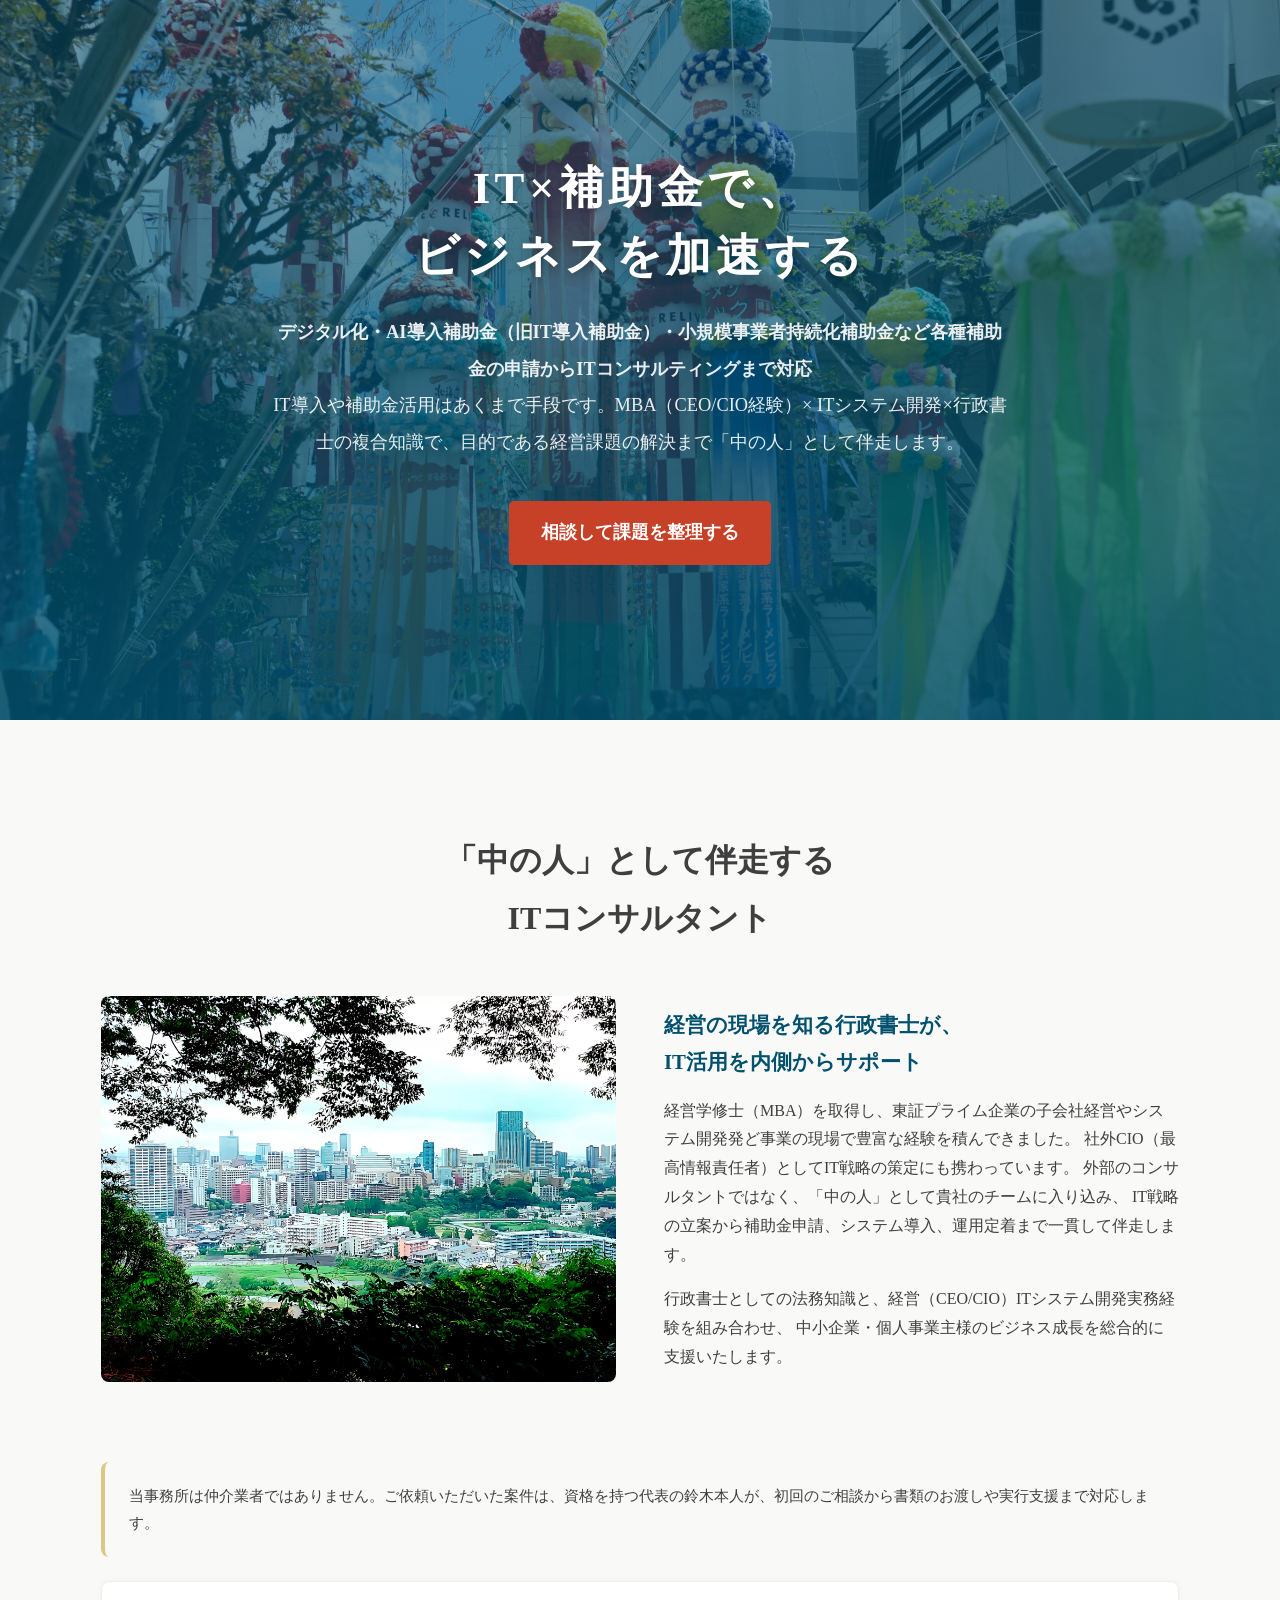
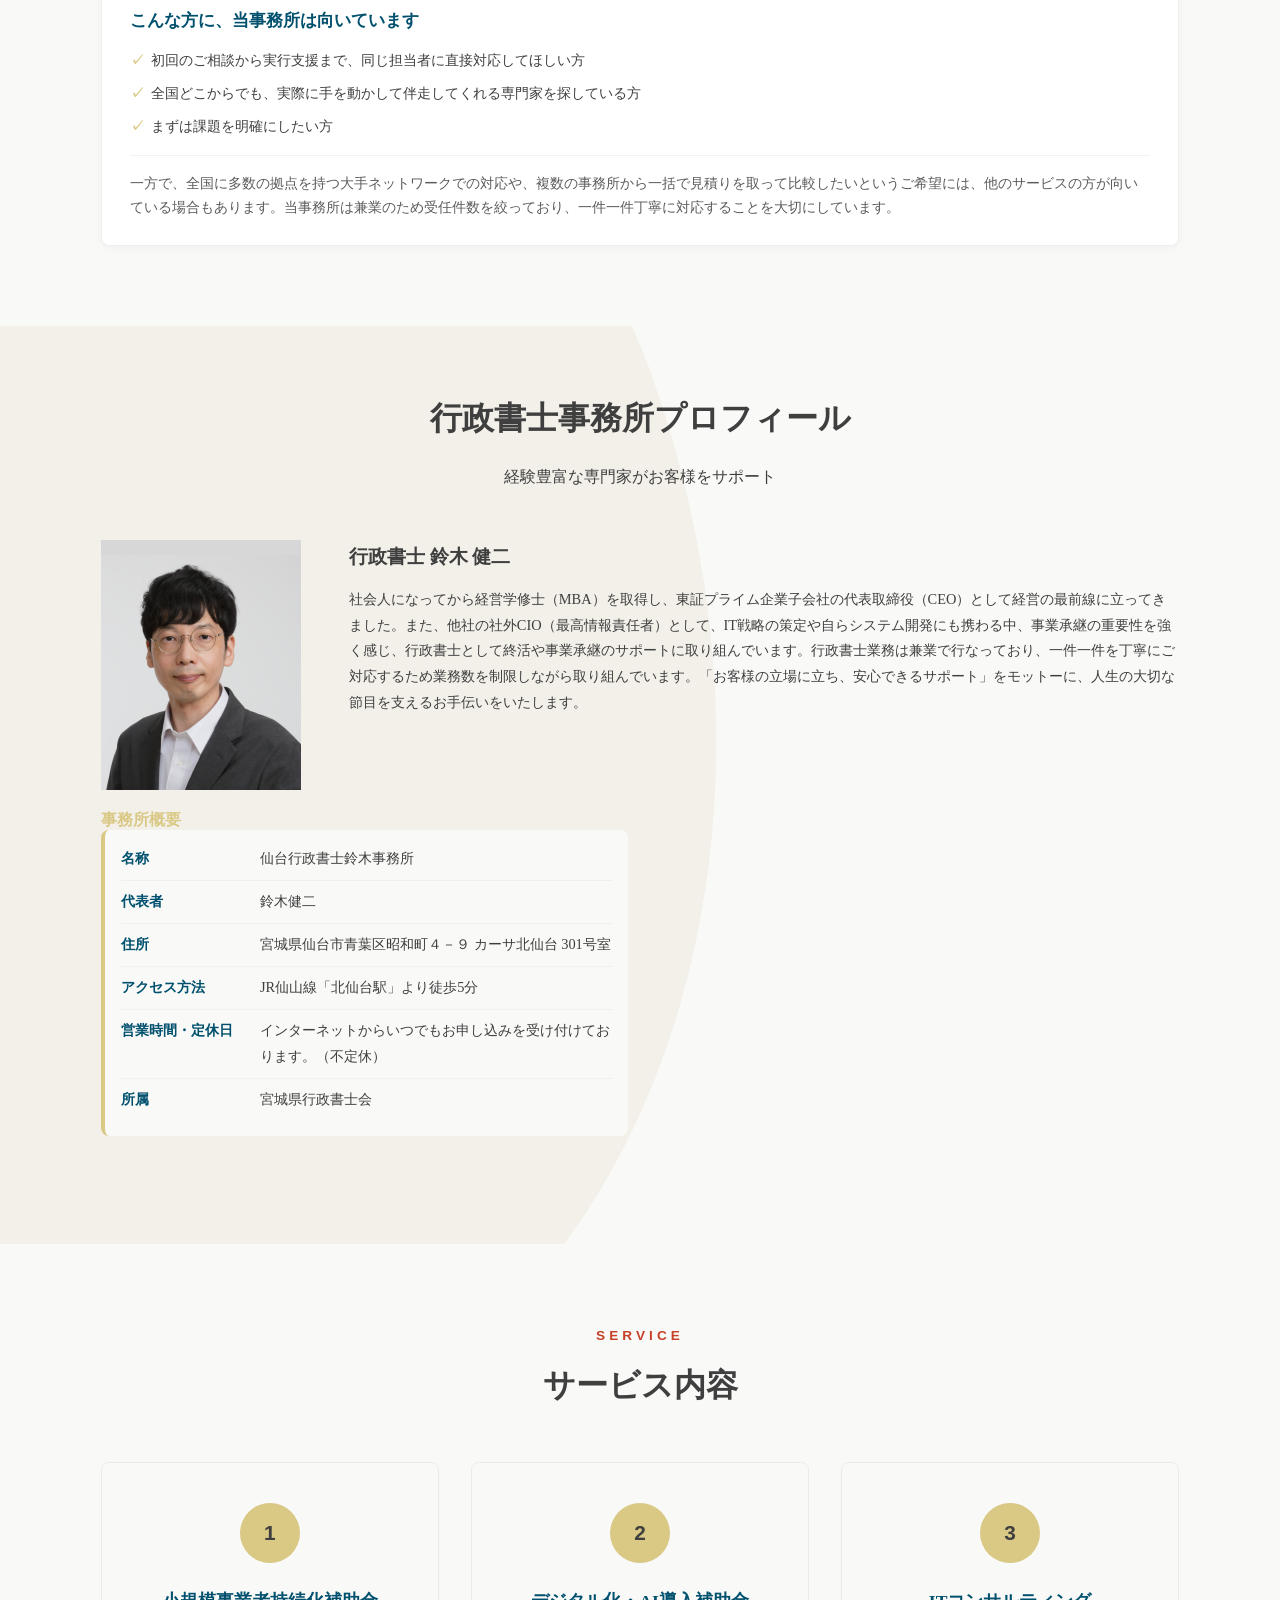
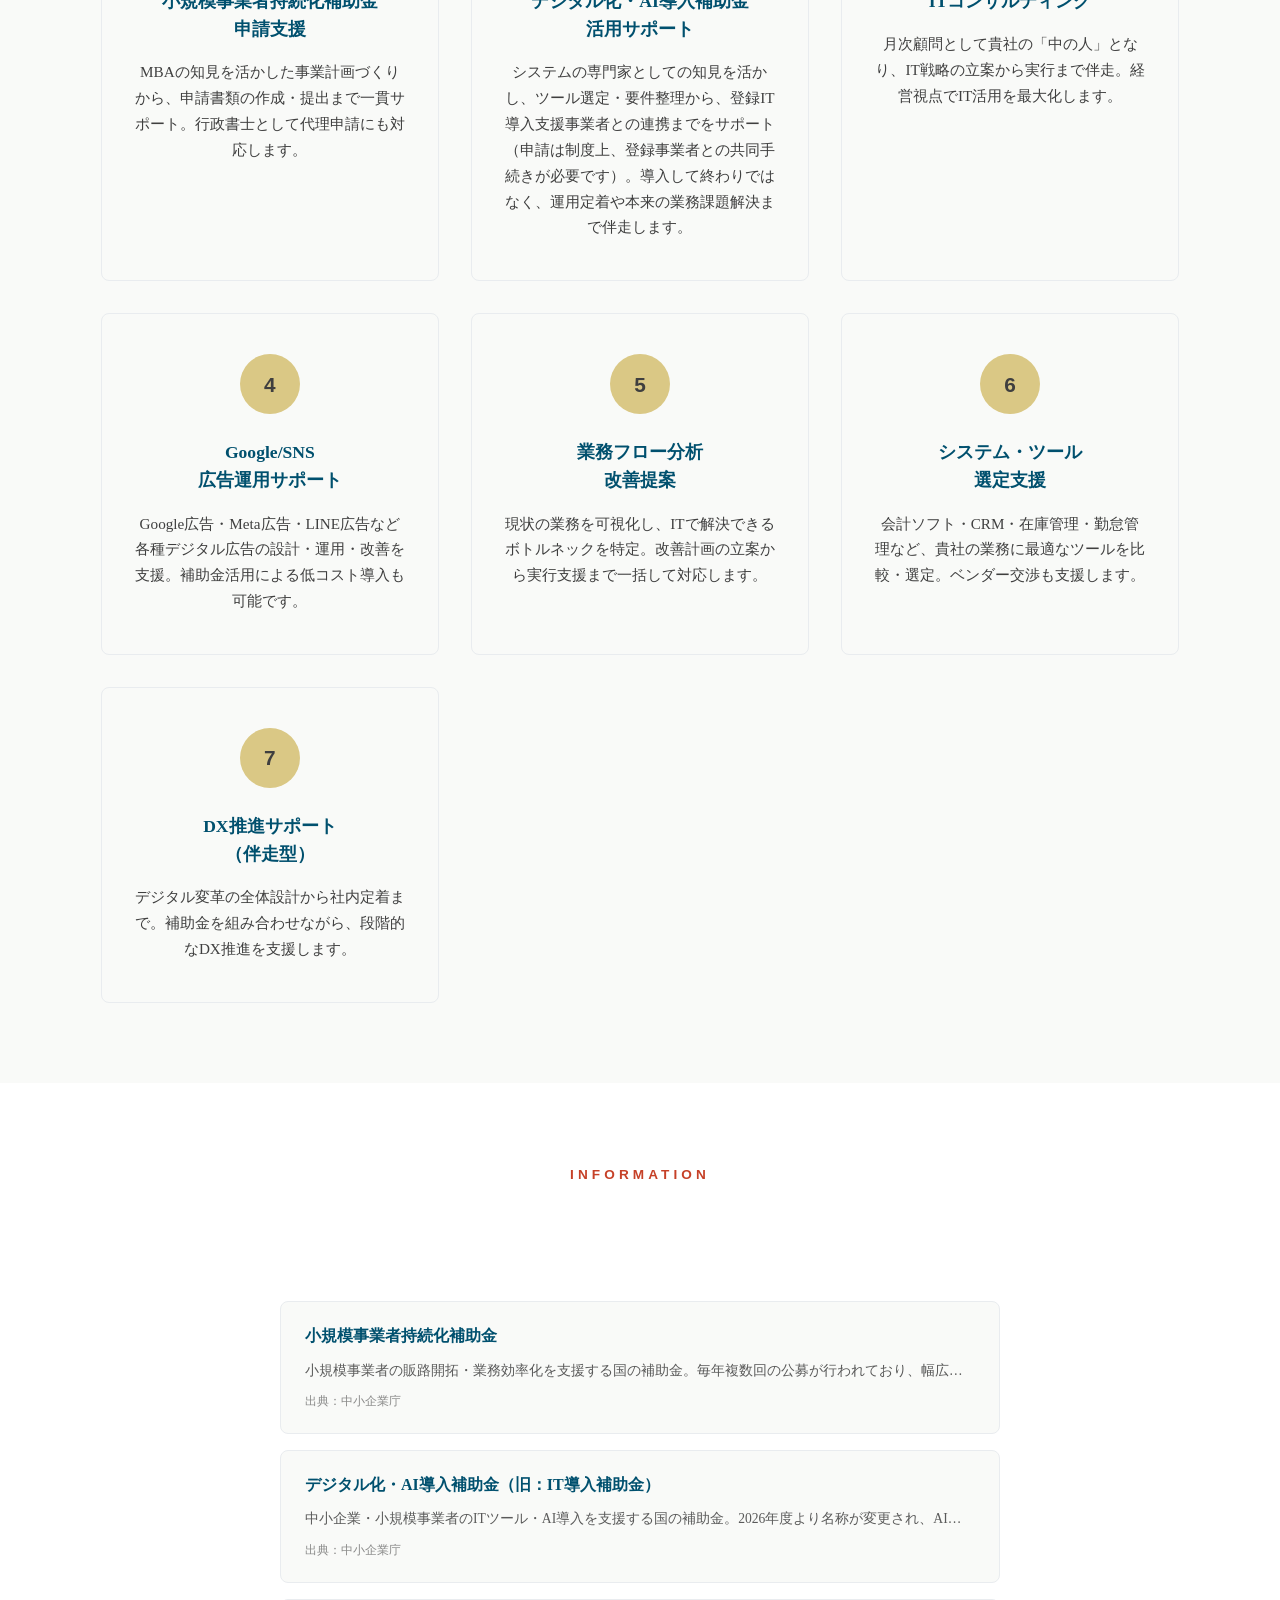
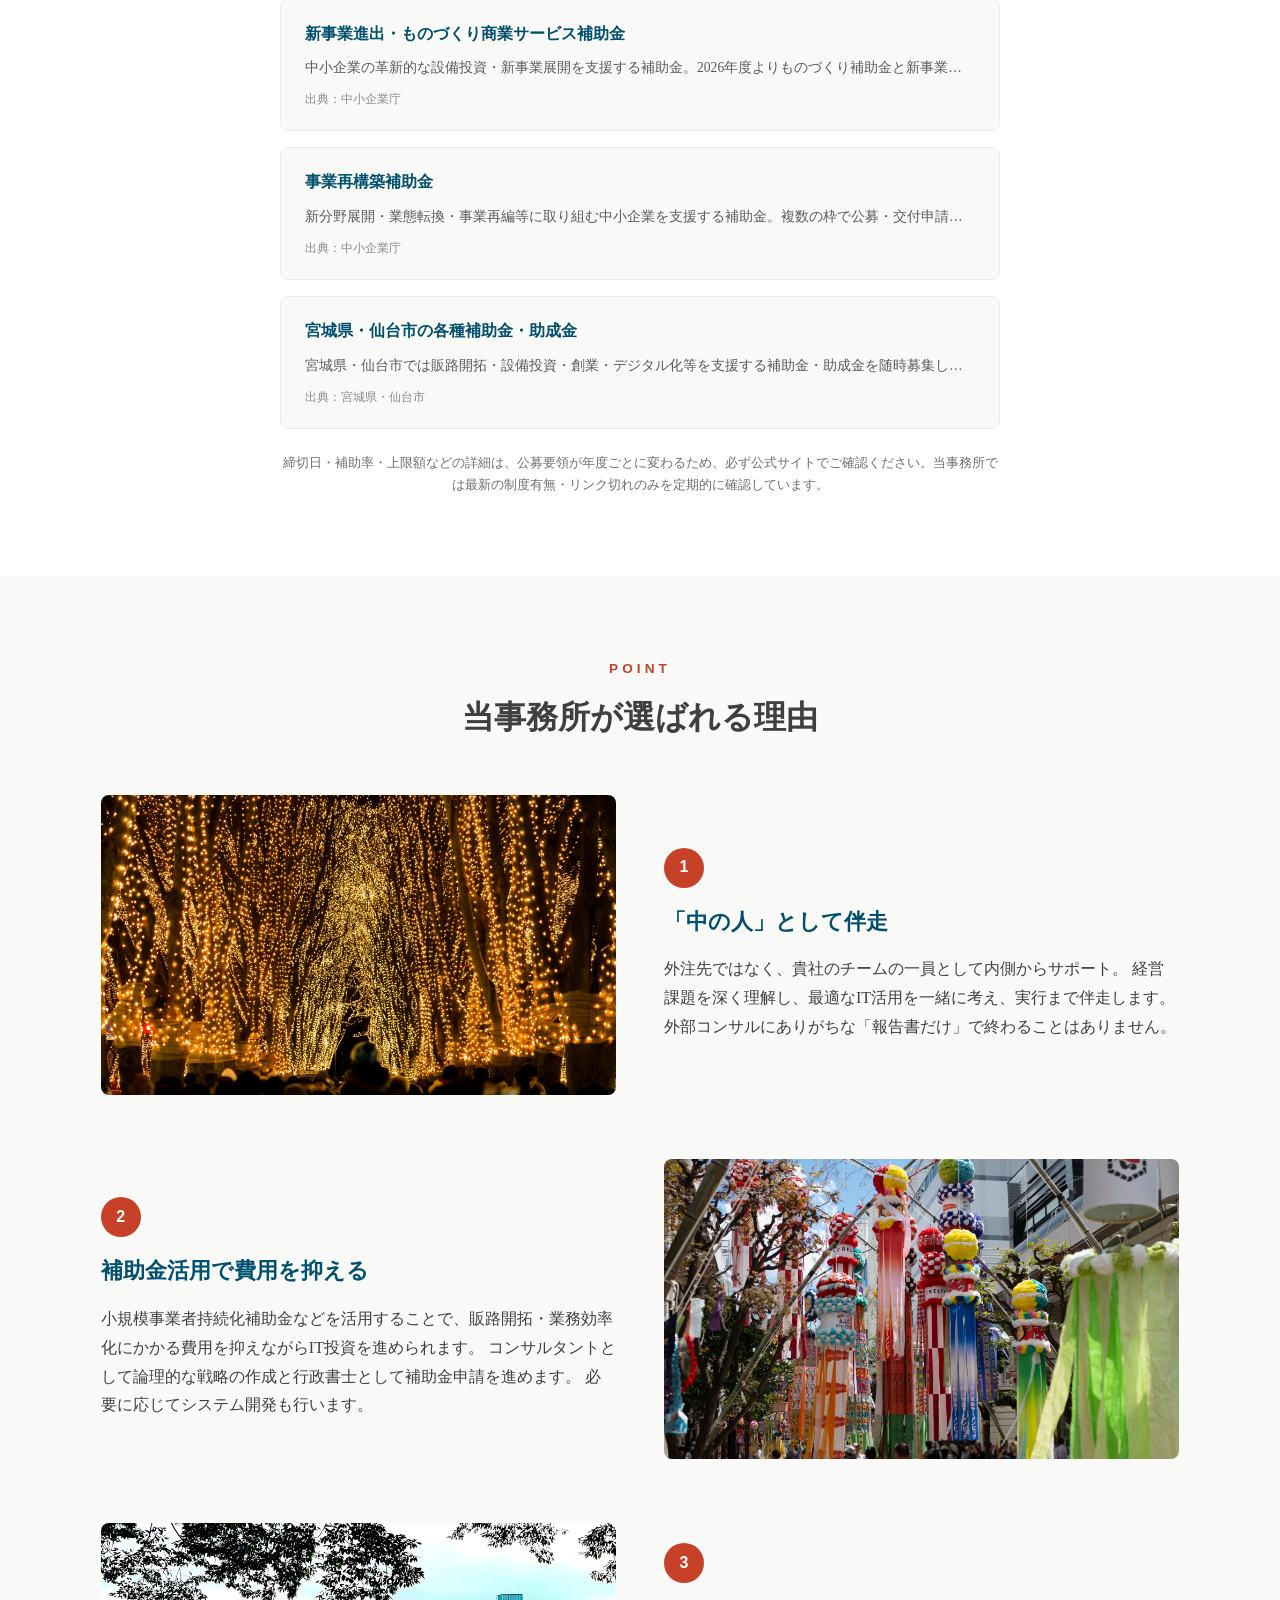
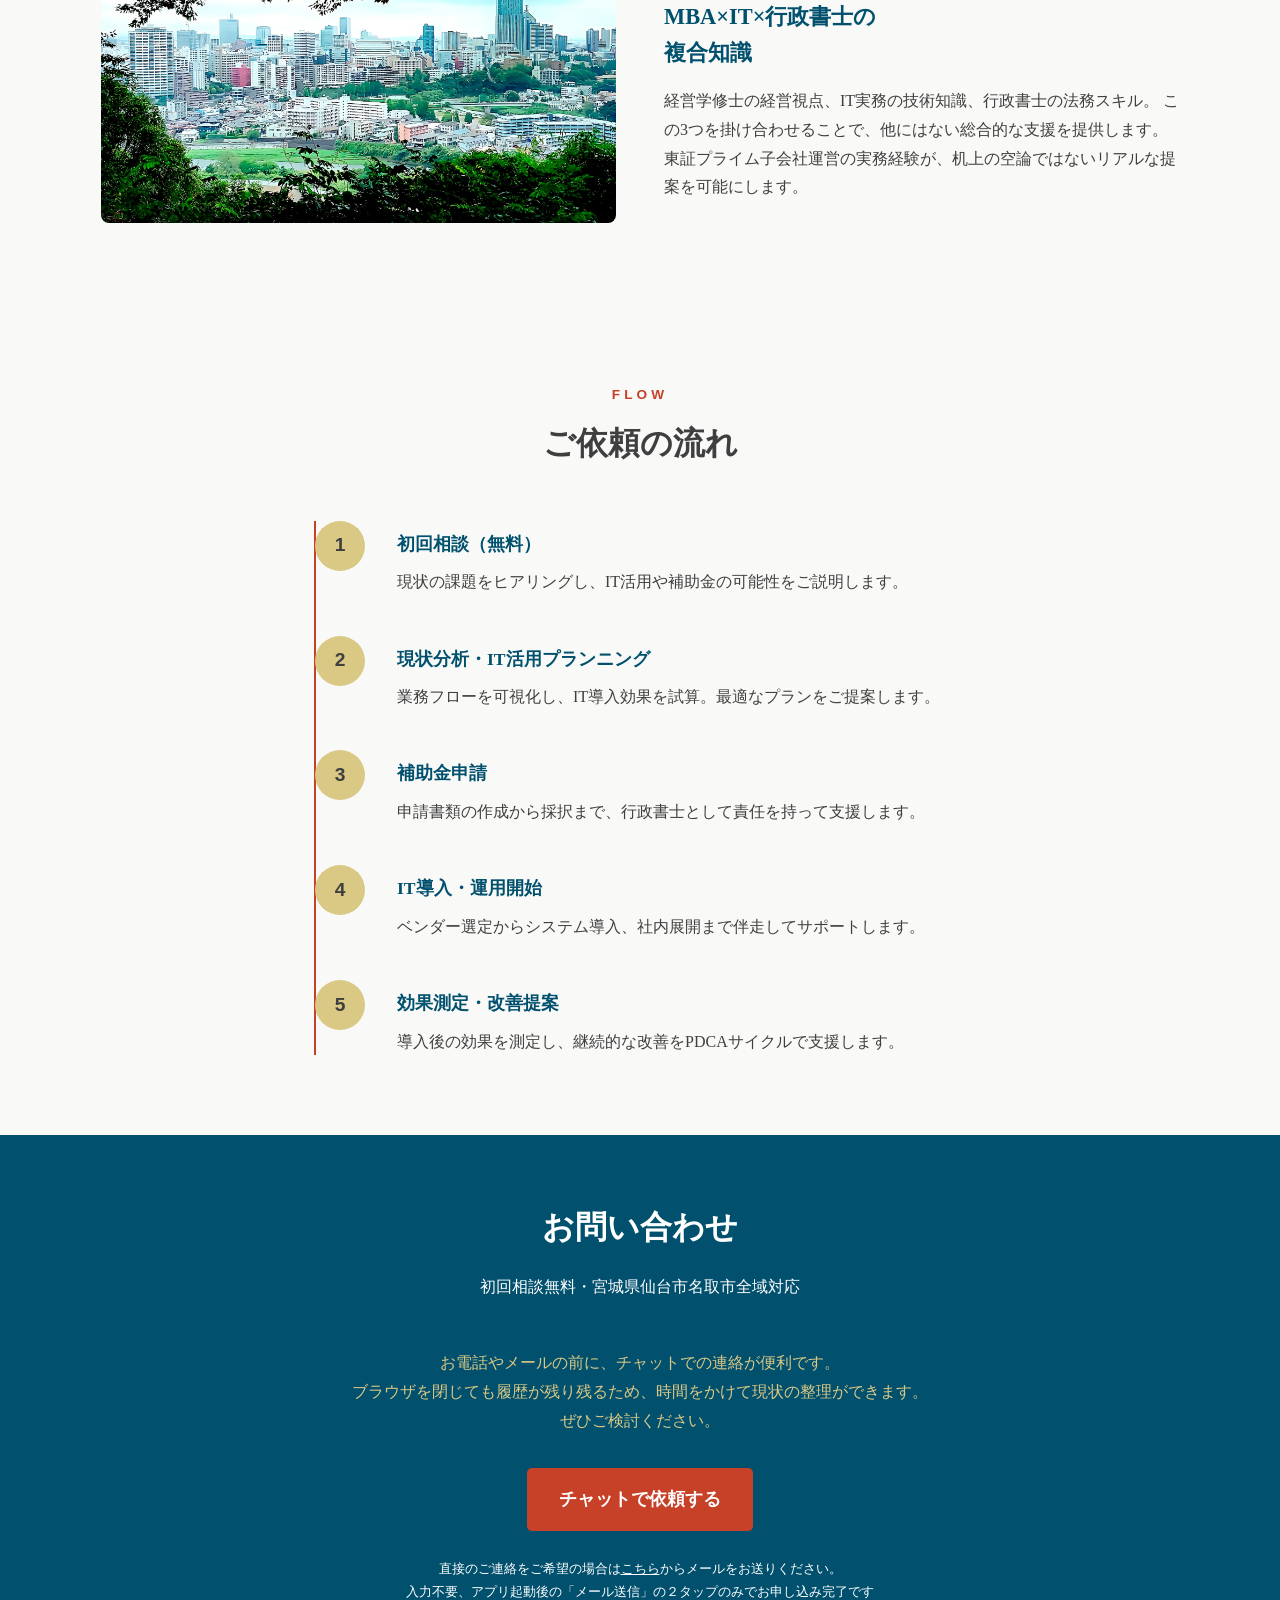
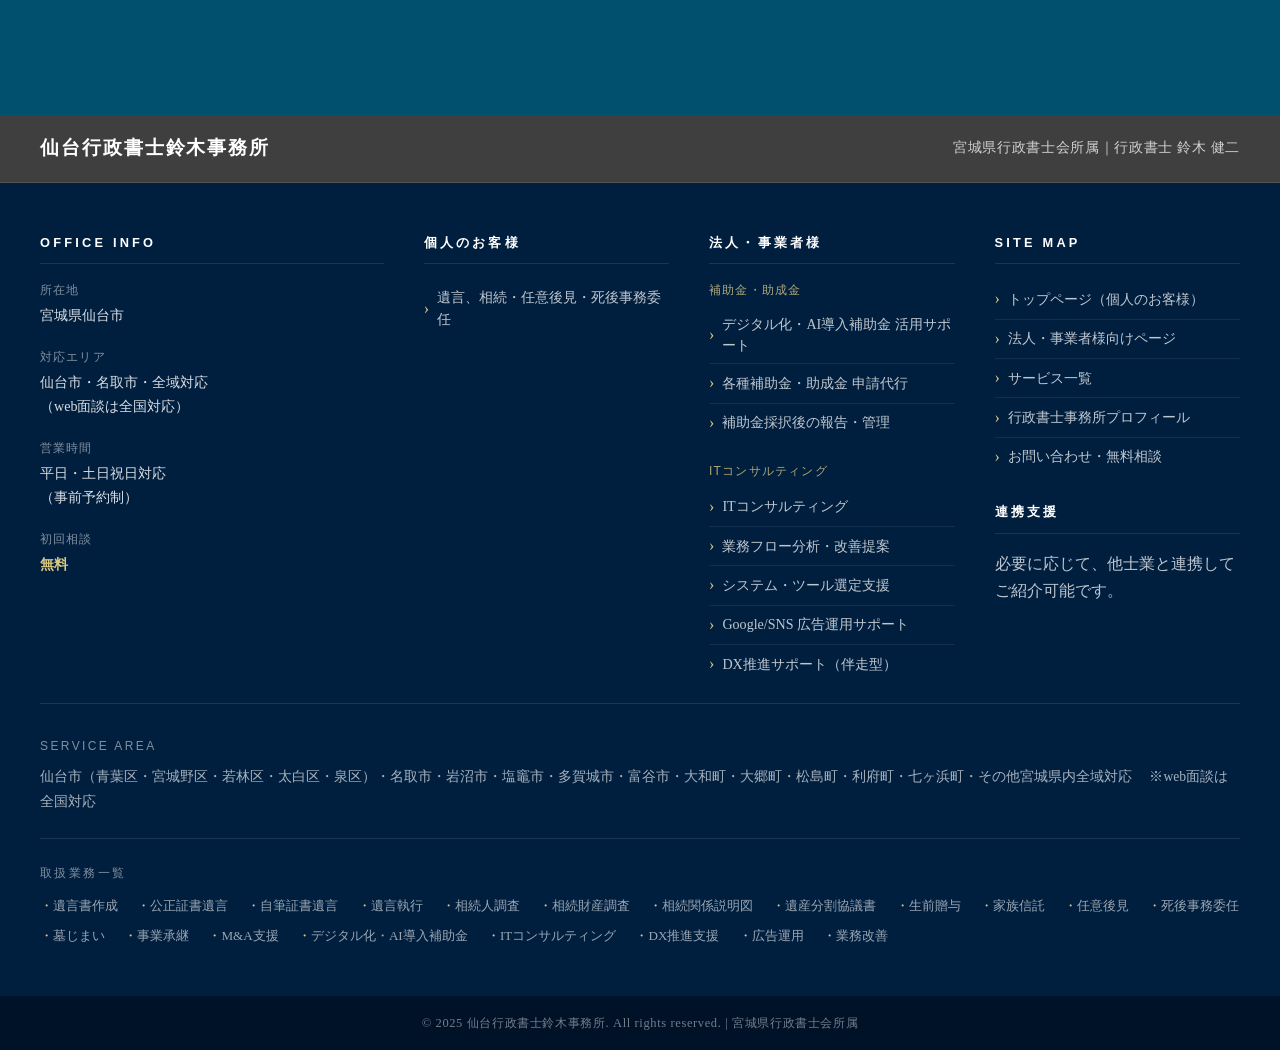
==== commit 96e5ae52: "mod seo" ====
--- a/business/index.html
+++ b/business/index.html
@@ -16,12 +16,12 @@
     <meta name="google" content="notranslate">
     <meta http-equiv="Content-Security-Policy"
         content="default-src 'self'; script-src 'self' 'unsafe-inline' 'unsafe-eval' https://js.hs-scripts.com https://js-na2.hs-scripts.com https://*.hs-scripts.com https://*.hubspot.com https://*.hubspotusercontent-na1.net https://*.hubapi.com https://*.hs-analytics.net https://*.hs-banner.com https://*.usemessages.com https://*.hscollectedforms.net https://*.google.com https://*.gstatic.com; script-src-elem 'self' 'unsafe-inline' 'unsafe-eval' https://js.hs-scripts.com https://js-na2.hs-scripts.com https://*.hs-scripts.com https://*.hubspot.com https://*.hubspotusercontent-na1.net https://*.hubapi.com https://*.hs-analytics.net https://*.hs-banner.com https://*.usemessages.com https://*.hscollectedforms.net https://*.google.com https://*.gstatic.com; style-src 'self' 'unsafe-inline' https://fonts.googleapis.com https://fonts.gstatic.com https://*.hubspot.com https://*.hubspotusercontent-na1.net https://*.hs-banner.com https://*.usemessages.com; img-src 'self' data: https: blob: https://*.hubspot.com https://*.hubspotusercontent-na1.net https://*.hubapi.com https://*.hs-banner.com https://*.usemessages.com; font-src 'self' https://fonts.gstatic.com data:; connect-src 'self' https://js.hs-scripts.com https://js-na2.hs-scripts.com https://*.hs-scripts.com https://*.hubspot.com https://*.hubspotusercontent-na1.net https://*.hubapi.com https://*.hs-analytics.net https://*.hs-banner.com https://*.usemessages.com https://*.hscollectedforms.net https://maps.googleapis.com https://*.google.com https://*.gstatic.com https://script.google.com https://*.googleusercontent.com wss:; frame-src 'self' https://www.google.com https://maps.google.com https://*.hubspot.com https://app.hubspot.com https://*.hubspotusercontent-na1.net https://*.hs-banner.com https://*.usemessages.com https://*.hscollectedforms.net; object-src 'none'; base-uri 'self'; form-action 'self'; upgrade-insecure-requests">
-    <title>仙台の補助金申請・ITコンサルティングで業務改善|仙台行政書士鈴木事務所</title>
+    <title>IT導入時の補助金活用と課題解決なら｜仙台行政書士鈴木事務所</title>
     <meta name="description"
-        content="MBA×ITシステム開発×行政書士の知見で中小企業・小規模事業者を支援。デジタル化・AI導入補助金（旧IT導入補助金）・小規模事業者持続化補助金など各種補助金の申請から活用まで、経営・ITコンサルティング・DX推進で導入前後を伴走支援">
-    <meta property="og:title" content="仙台で補助金申請・ITコンサルティングなら｜仙台行政書士鈴木事務所">
+        content="補助金申請だけではなく課題解決まで。MBA（CEO/CIO経験）×ITシステム開発×行政書士の知見で、小規模事業者を支援。ツール選定からデジタル化・AI導入補助金（旧IT導入補助金）・小規模事業者持続化補助金など補助金申請から導入後の定着、経営課題解決まで一貫して伴走します。初回相談無料。">
+    <meta property="og:title" content="IT導入時の補助金活用と課題解決なら｜仙台行政書士鈴木事務所">
     <meta property="og:description"
-        content="MBA×ITシステム開発×行政書士の知見で中小企業・小規模事業者を支援。デジタル化・AI導入補助金・小規模事業者持続化補助金など補助金申請からITコンサルティング・DX推進まで伴走支援。">
+        content="補助金申請だけではなく課題解決もサポート。MBA（CEO/CIO経験）×ITシステム開発×行政書士の複合知識で、導入後の定着・経営課題解決まで一貫して伴走します。初回相談無料。">
     <meta property="og:type" content="website">
     <meta property="og:url" content="https://gyouseidesign.com/business/">
     <meta property="og:site_name" content="仙台行政書士鈴木事務所">
@@ -44,7 +44,7 @@
         {
           "@type": ["LegalService", "ProfessionalService"],
           "name": "仙台行政書士鈴木事務所",
-          "description": "仙台市・名取市の行政書士・ITコンサルタントがデジタル化・AI導入補助金（旧IT導入補助金）・小規模事業者持続化補助金など各種補助金の申請支援、ITコンサルティング・DX推進・業務改善を実施",
+          "description": "仙台市・名取市の行政書士・ITコンサルタントが、デジタル化・AI導入補助金（旧IT導入補助金）・小規模事業者持続化補助金の申請支援に加え、IT導入後の運用定着や経営課題解決までITコンサルティング・DX推進で伴走",
           "url": "https://gyouseidesign.com/business/",
           "image": "https://gyouseidesign.com/gyosyologo.svg",
           "address": {
@@ -90,7 +90,7 @@
         <div id="header-banner"
             style="background-color: var(--main-color-dark);height: 1.5em;color: var(--text-color);">
             <h1 class="business-title">
-                仙台で補助金申請・ITコンサルティング・業務改善なら</h1>
+                仙台でIT導入時の補助金活用・課題解決なら</h1>
         </div>
         <div class="header-container">
             <div class="logo">
@@ -121,7 +121,7 @@
                 <h3 class="tob-hero__subtitle animate-on-scroll" style="margin-bottom: 0;">
                     デジタル化・AI導入補助金（旧IT導入補助金）・小規模事業者持続化補助金など各種補助金の申請からITコンサルティングまで対応</h3>
                 <p class="tob-hero__subtitle animate-on-scroll">
-                    MBA（CEO/CIO経験）× ITシステム開発×行政書士の複合知識で、事業主様のDX推進を「中の人」として伴走します。
+                    IT導入や補助金活用はあくまで手段です。MBA（CEO/CIO経験）× ITシステム開発×行政書士の複合知識で、目的である経営課題の解決まで「中の人」として伴走します。
                 </p>
                 <a href="#contact" class="cta-button tob-hero__cta animate-on-scroll">相談して課題を整理する</a>
             </div>
@@ -258,7 +258,8 @@
                         <div class="tob-service-card__icon">2</div>
                         <h3 class="tob-service-card__title">デジタル化・AI導入補助金<br>活用サポート</h3>
                         <p class="tob-service-card__desc">
-                            システムの専門家としての知見を活かし、ツール選定・要件整理から、登録IT導入支援事業者との連携までをサポート（申請は制度上、登録事業者との共同手続きが必要です）。</p>
+                            システムの専門家としての知見を活かし、ツール選定・要件整理から、登録IT導入支援事業者との連携までをサポート（申請は制度上、登録事業者との共同手続きが必要です）。導入して終わりではなく、運用定着や本来の業務課題解決まで伴走します。
+                        </p>
                     </div>
                     <div class="tob-service-card animate-on-scroll">
                         <div class="tob-service-card__icon">3</div>
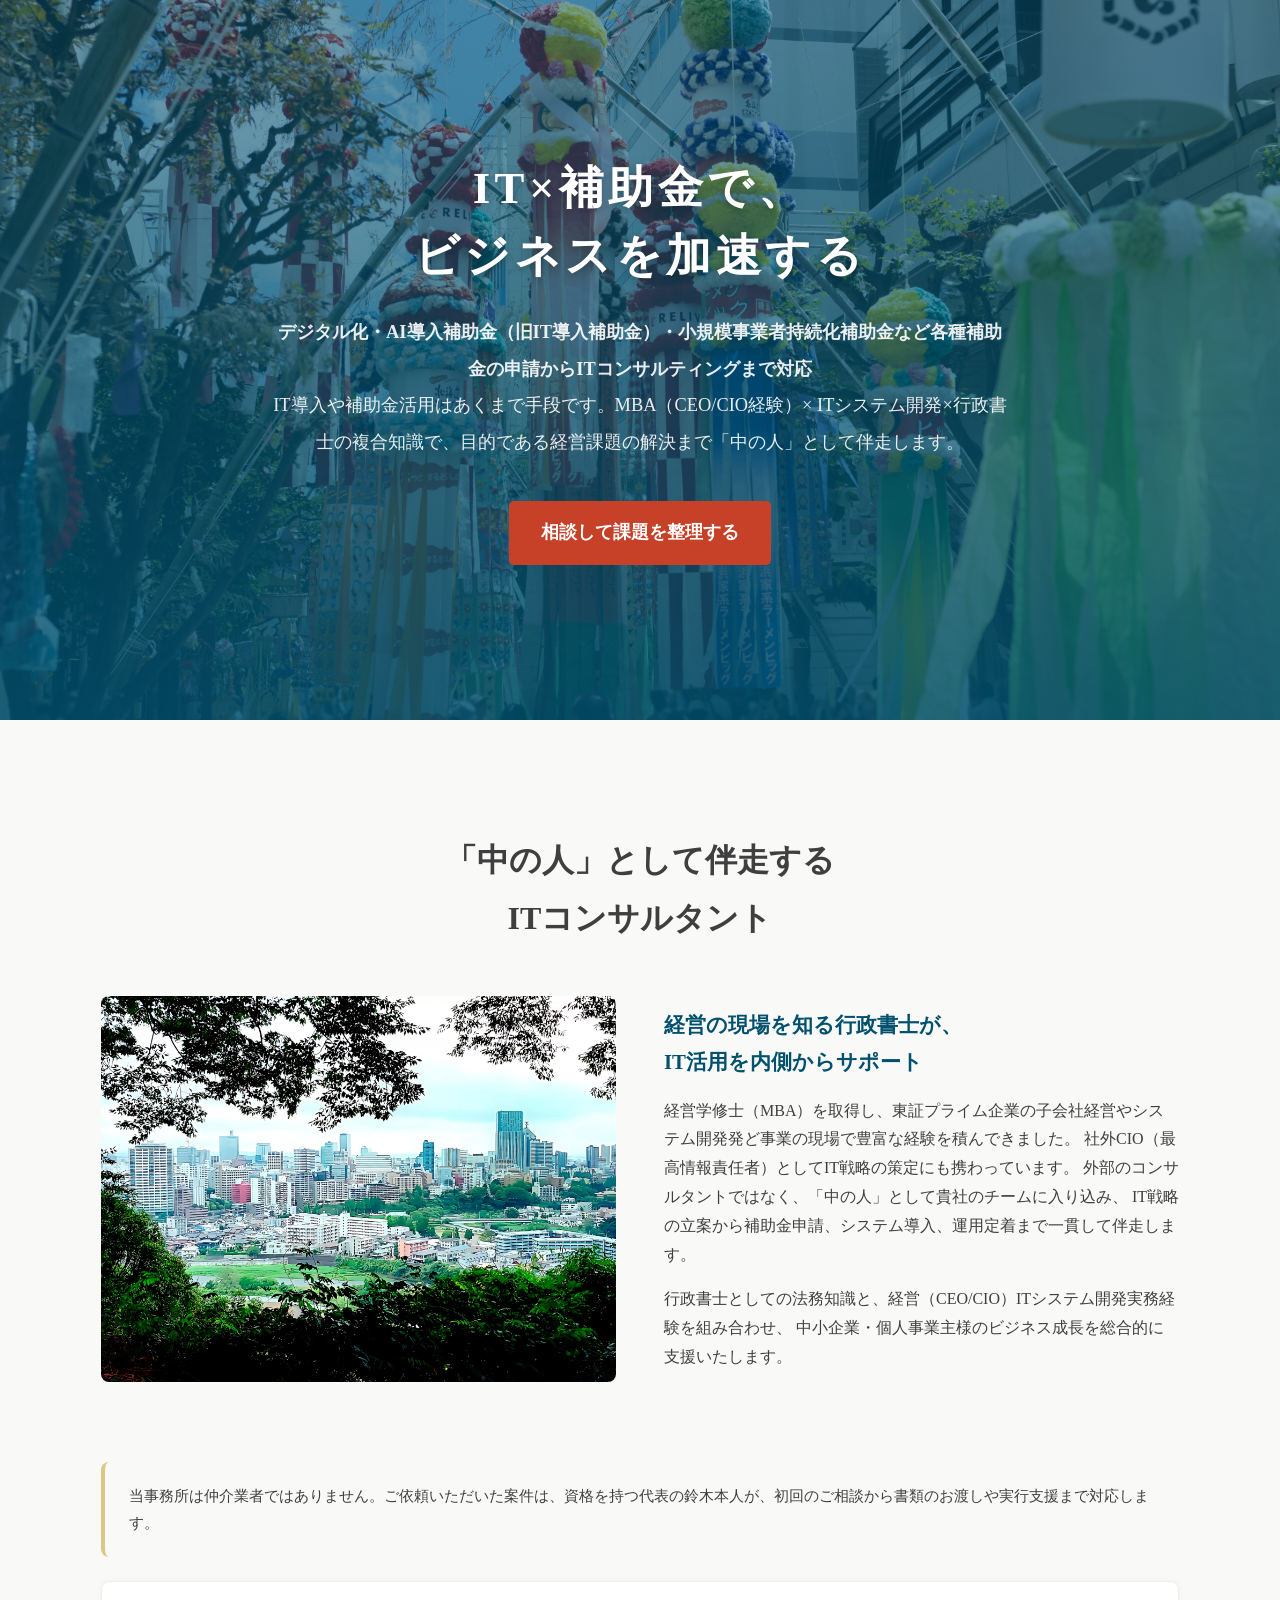
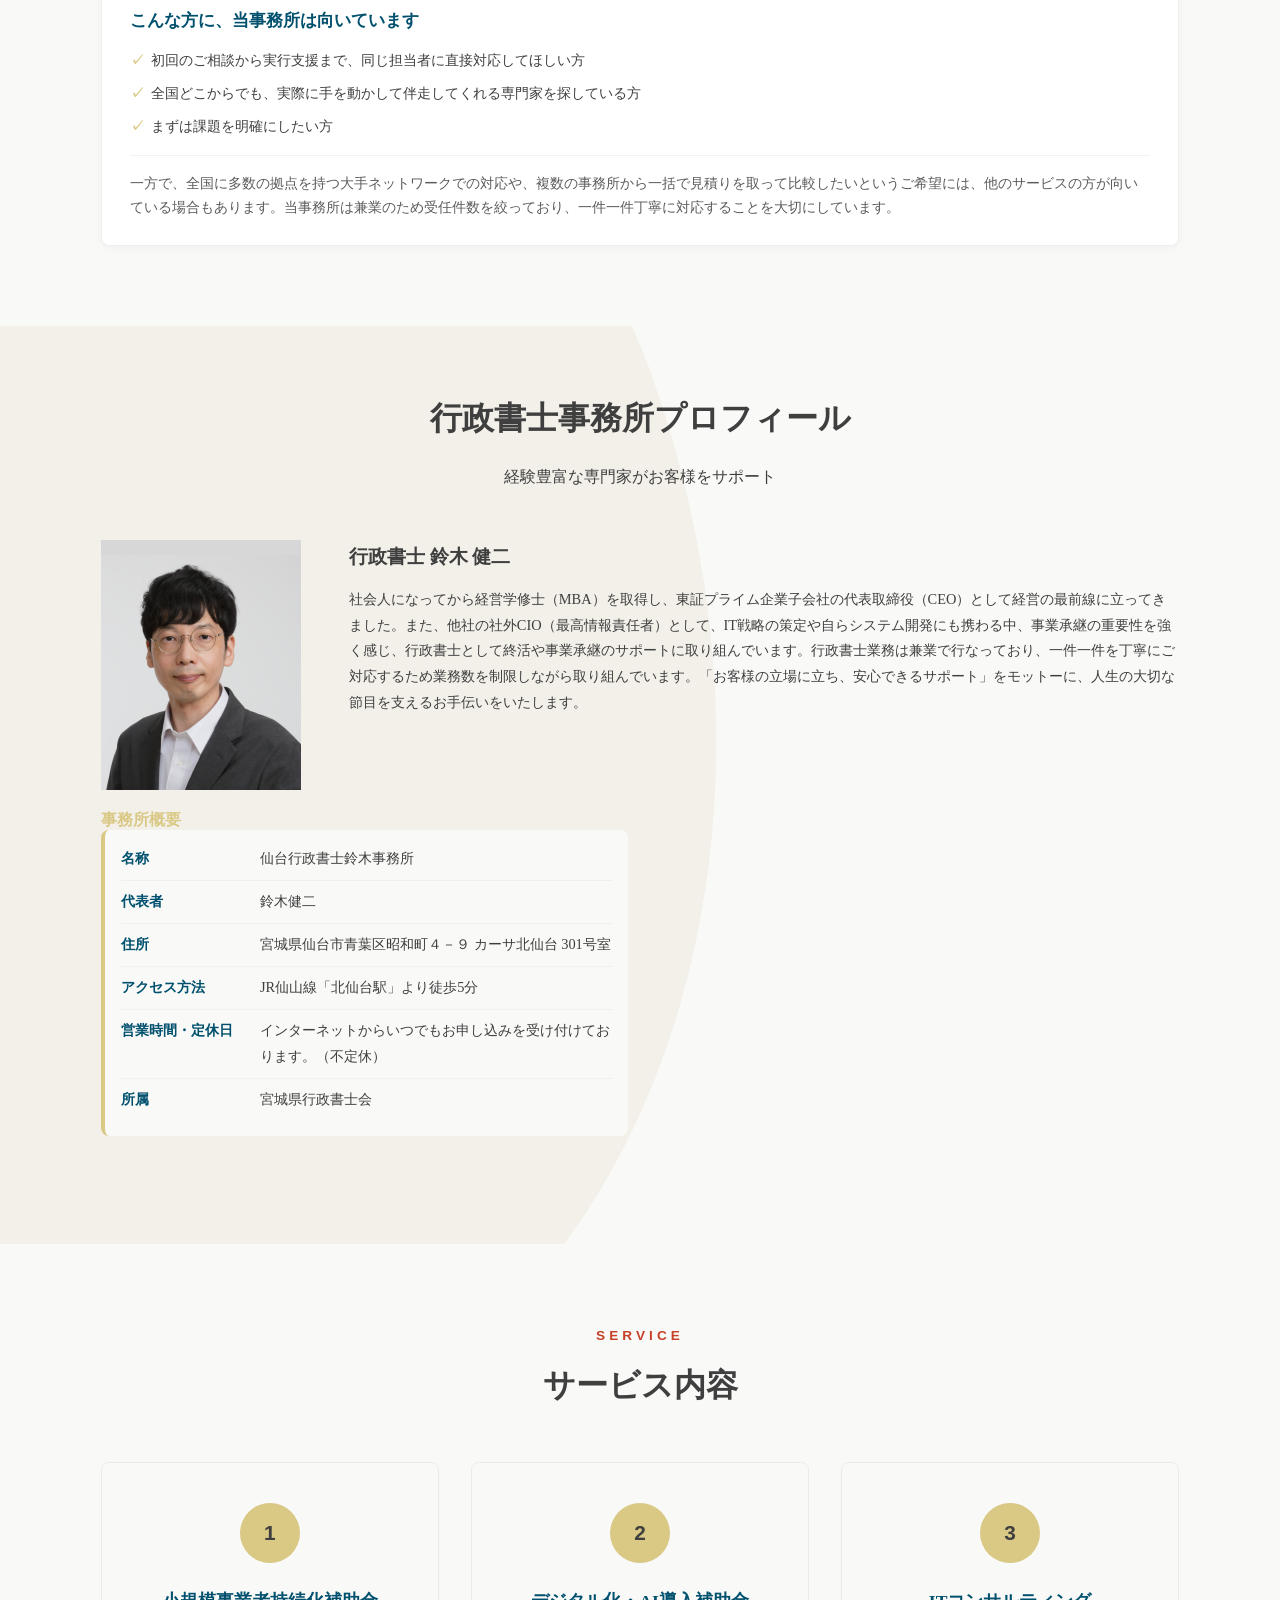
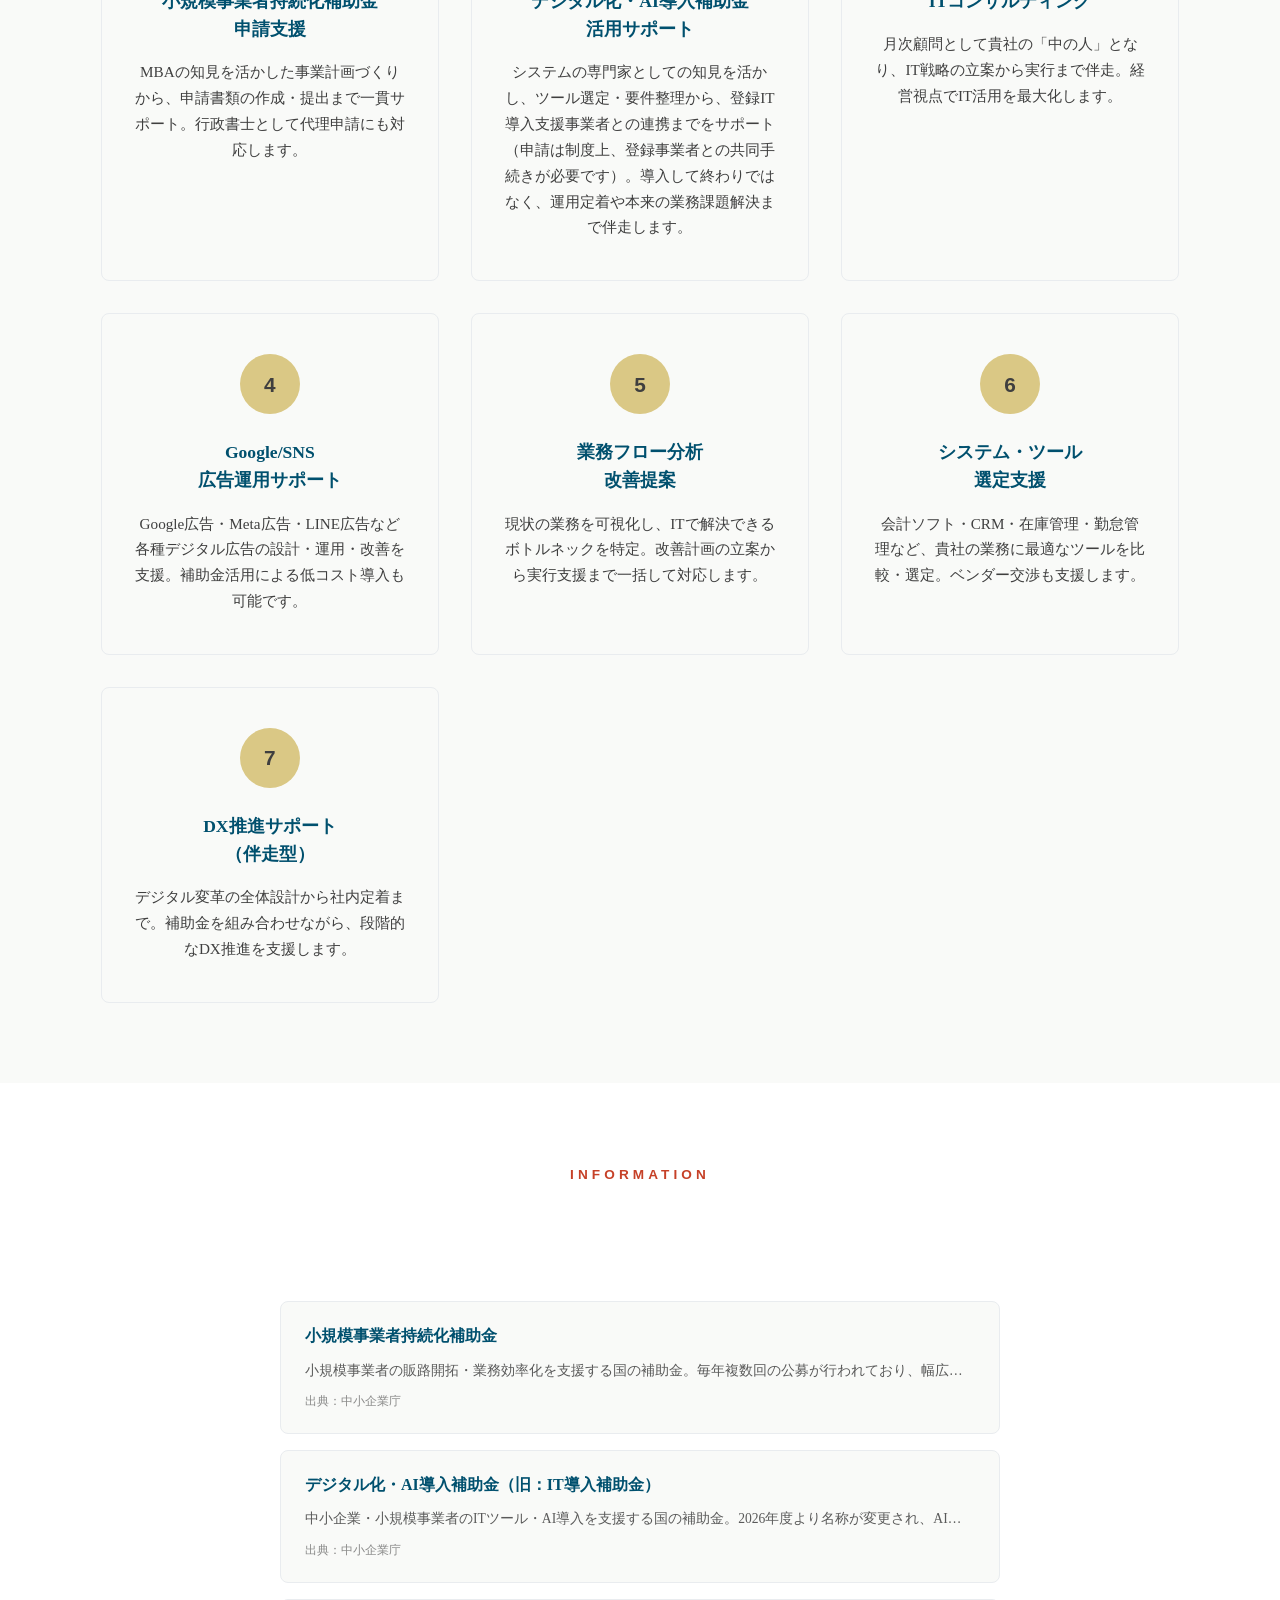
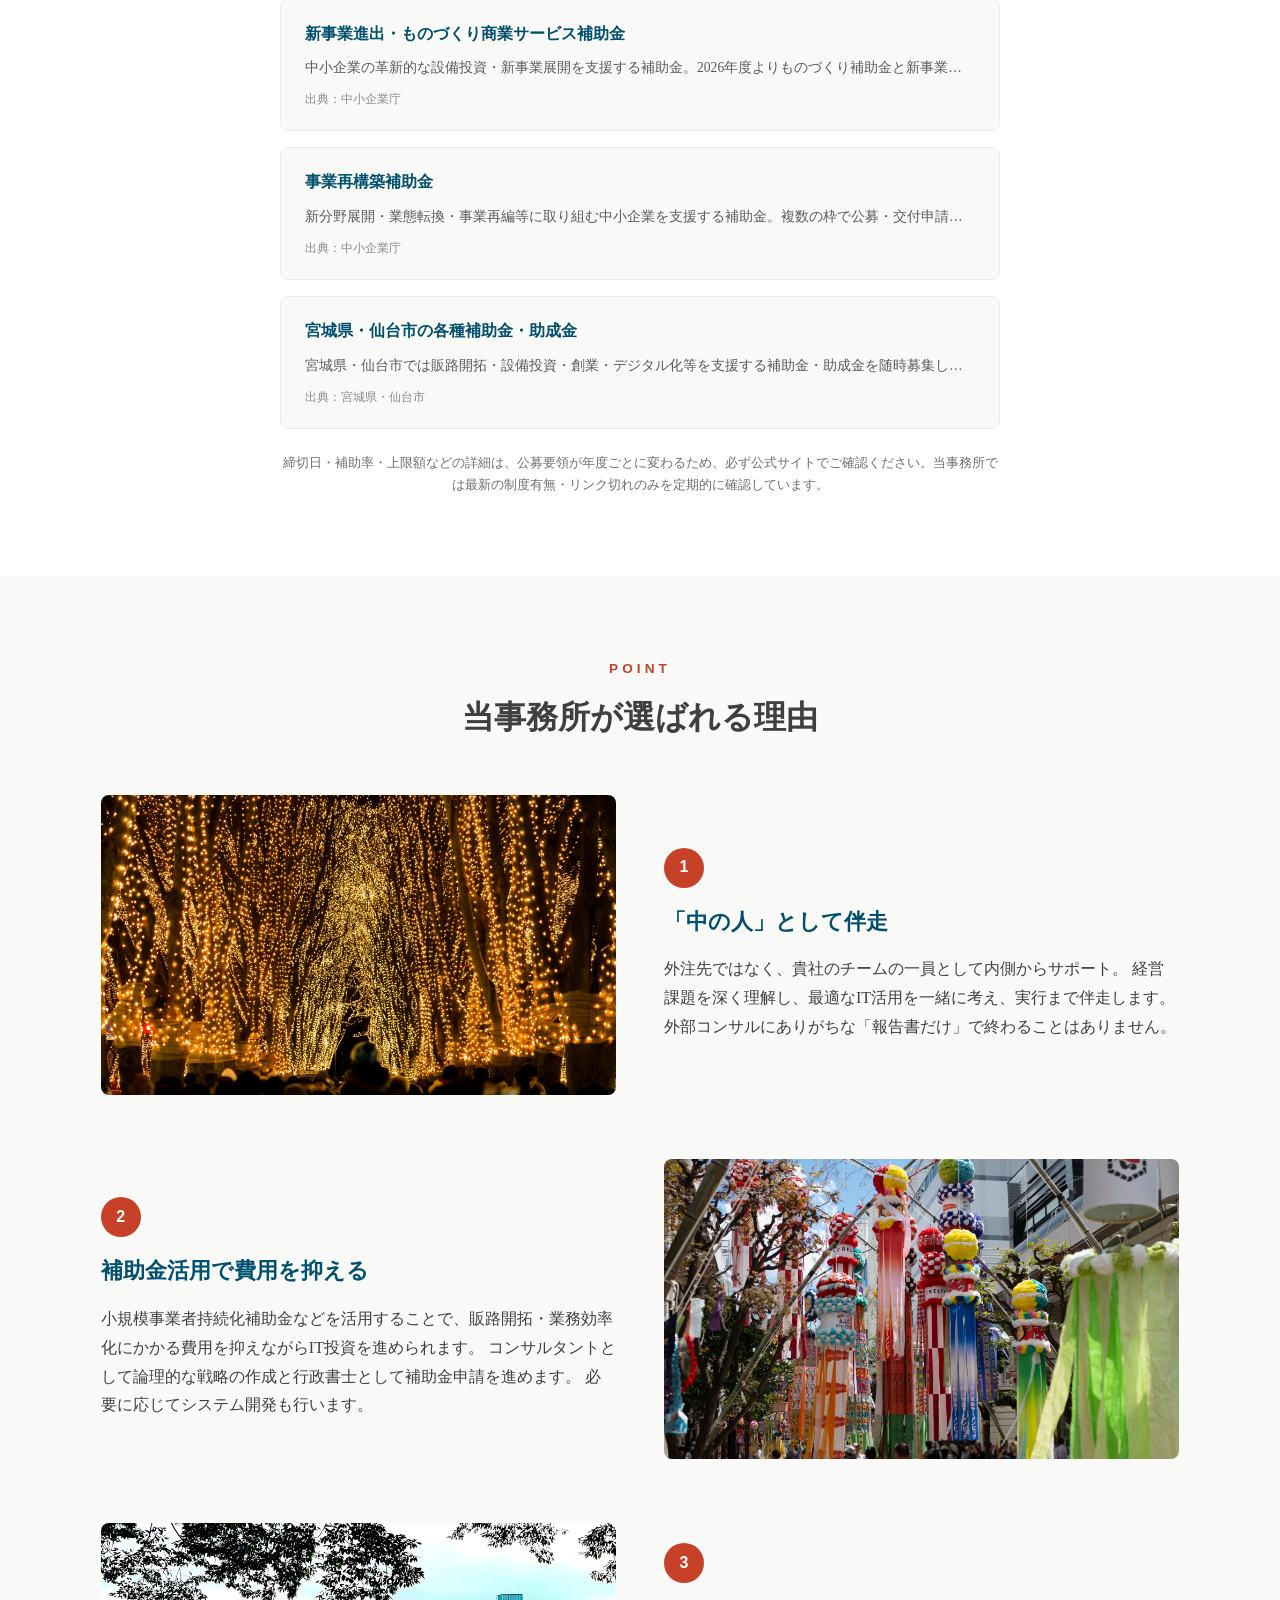
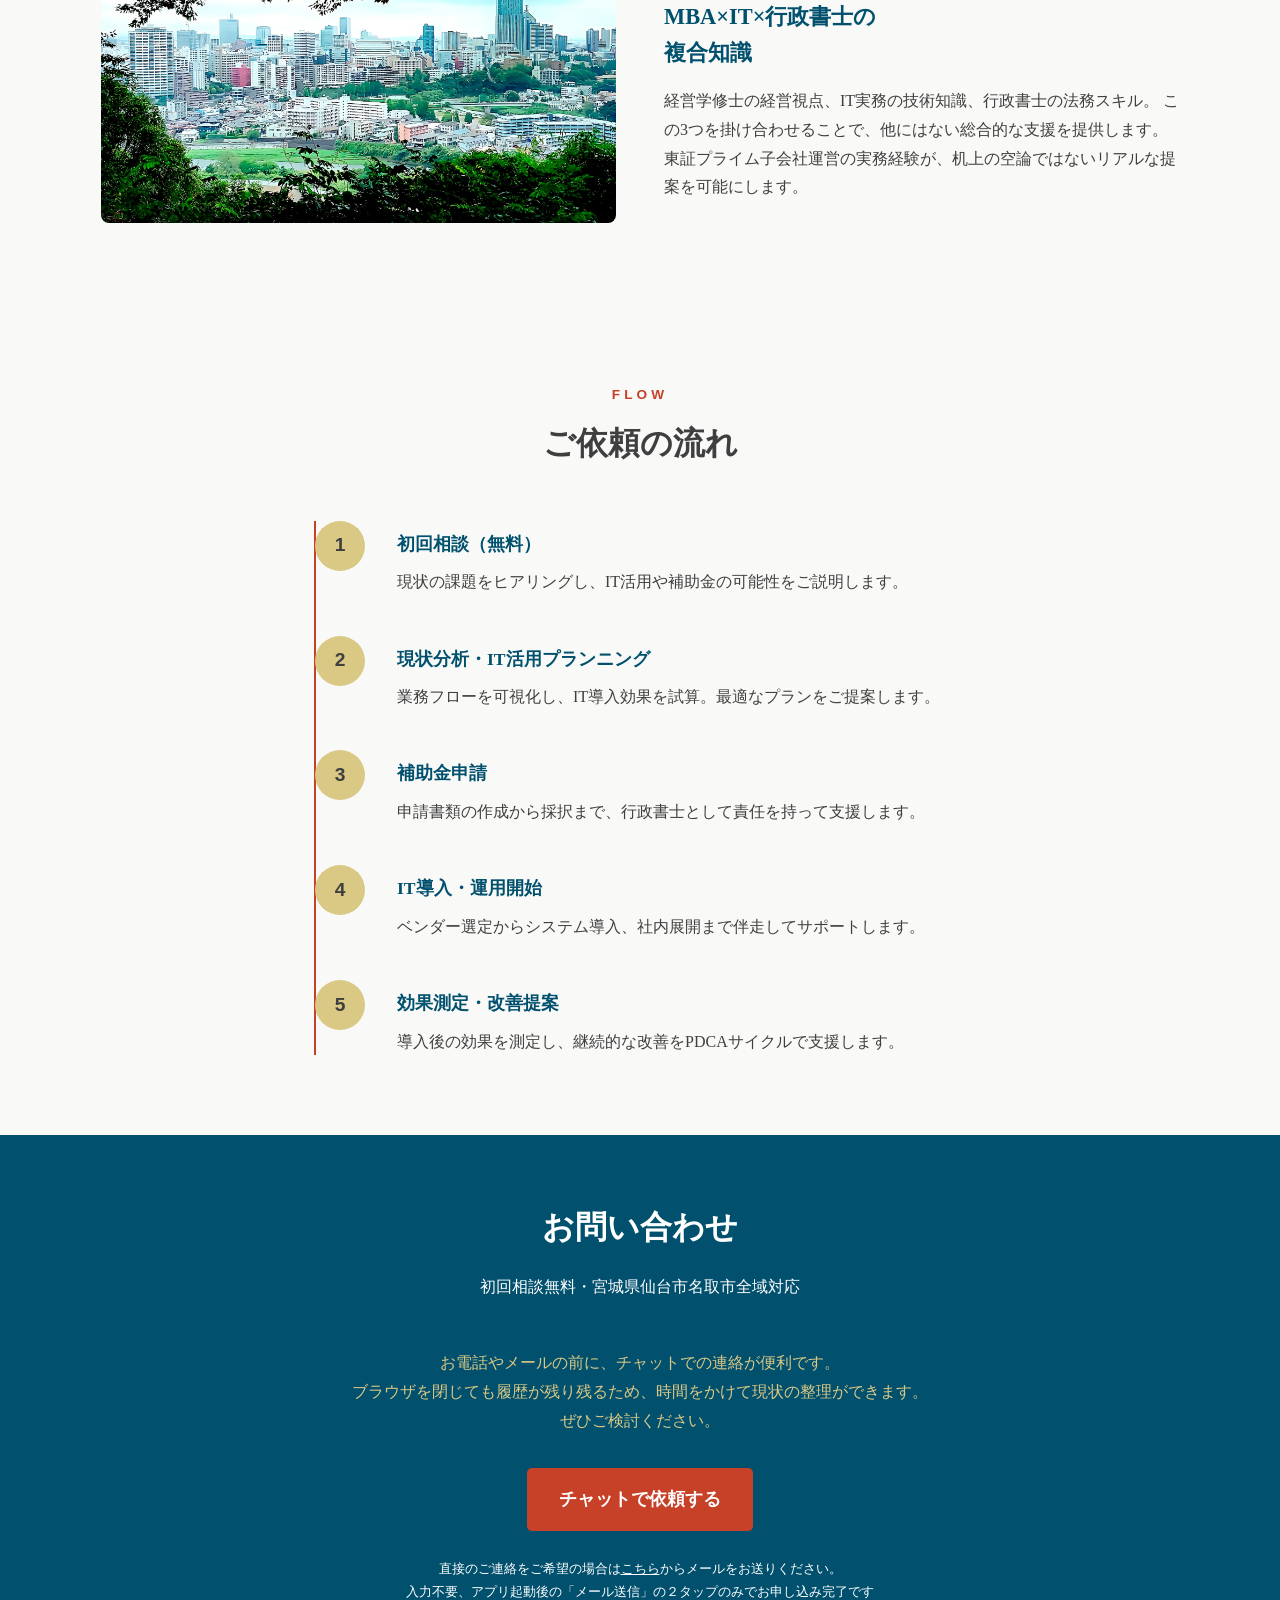
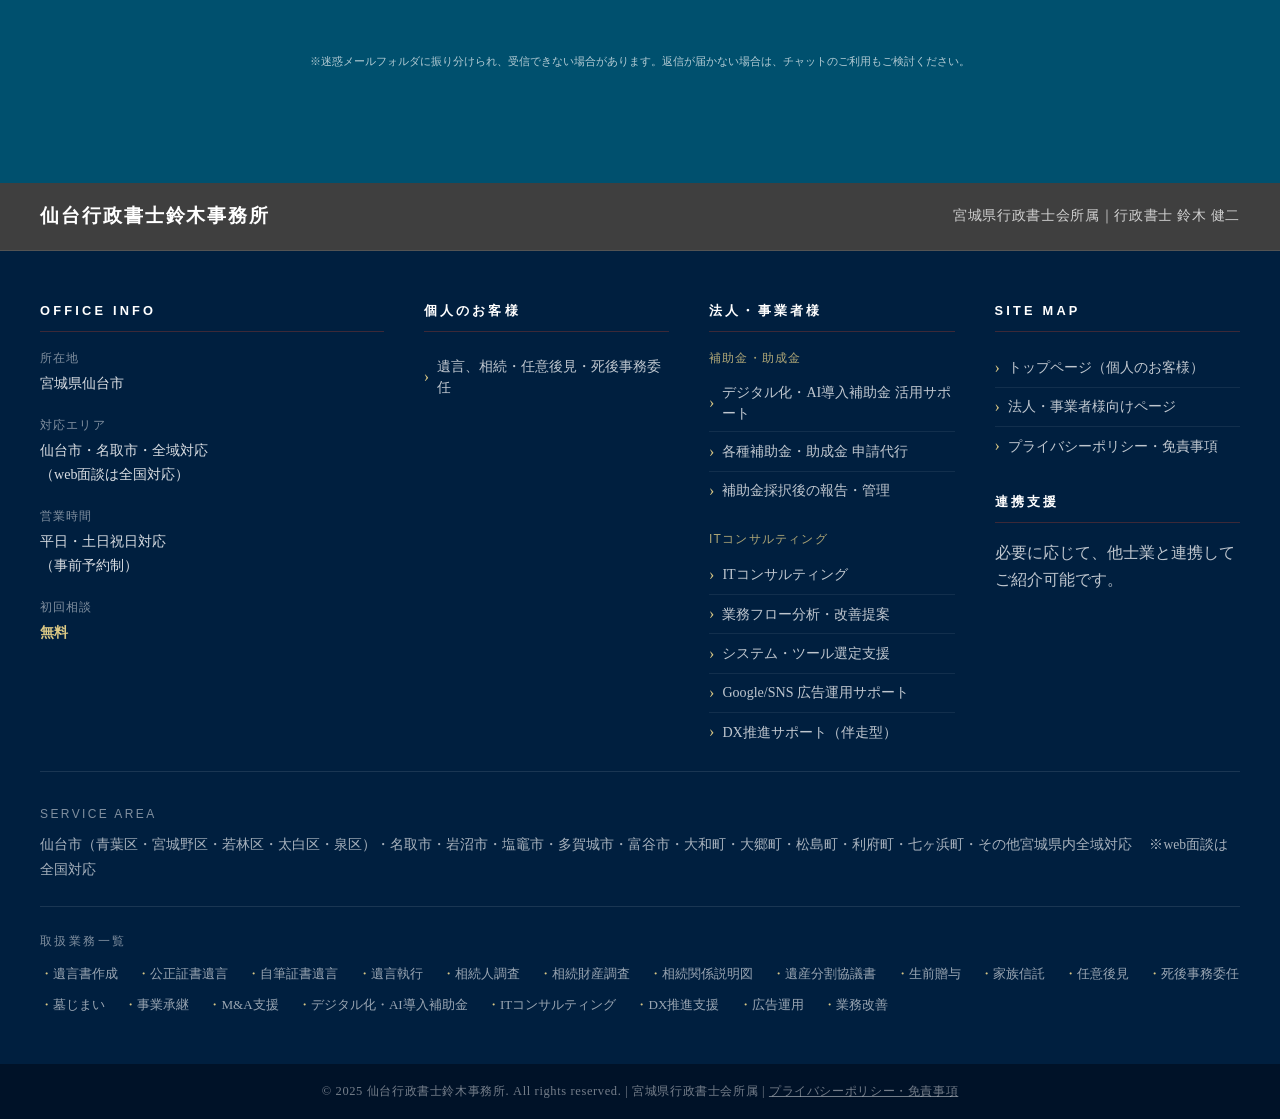
==== commit 86e07956: "add プラポリ" ====
--- a/business/index.html
+++ b/business/index.html
@@ -471,6 +471,8 @@
                 直接のご連絡をご希望の場合は<a id="emailLink" href="#contact" data-action="email-link"
                     style="color: inherit;">こちら</a>からメールをお送りください。<br />
                 入力不要、アプリ起動後の「メール送信」の２タップのみでお申し込み完了です</p>
+            <p class="section-subtitle" style="color:#fff;opacity:0.7;font-size:0.7em;margin-top: 0.5em;">
+                ※迷惑メールフォルダに振り分けられ、受信できない場合があります。返信が届かない場合は、チャットのご利用もご検討ください。</p>
         </div>
     </section>
 
@@ -559,9 +561,7 @@
                     <ul class="footer-col__list" style="margin-bottom:1.5rem;">
                         <li><a href="/">トップページ（個人のお客様）</a></li>
                         <li><a href="/business/">法人・事業者様向けページ</a></li>
-                        <li><a href="/#services">サービス一覧</a></li>
-                        <li><a href="/#profile">行政書士事務所プロフィール</a></li>
-                        <li><a href="/#contact">お問い合わせ・無料相談</a></li>
+                        <li><a href="/privacy/">プライバシーポリシー・免責事項</a></li>
                     </ul>
 
                     <div class="footer-col__title" style="margin-top:1rem;">連携支援</div>
@@ -610,7 +610,8 @@
 
         <!-- コピーライト -->
         <div class="footer__bottom">
-            <p>&copy; 2025 仙台行政書士鈴木事務所. All rights reserved. | 宮城県行政書士会所属</p>
+            <p>&copy; 2025 仙台行政書士鈴木事務所. All rights reserved. | 宮城県行政書士会所属 | <a href="/privacy/"
+                    style="color:inherit;">プライバシーポリシー・免責事項</a></p>
         </div>
 
     </footer>
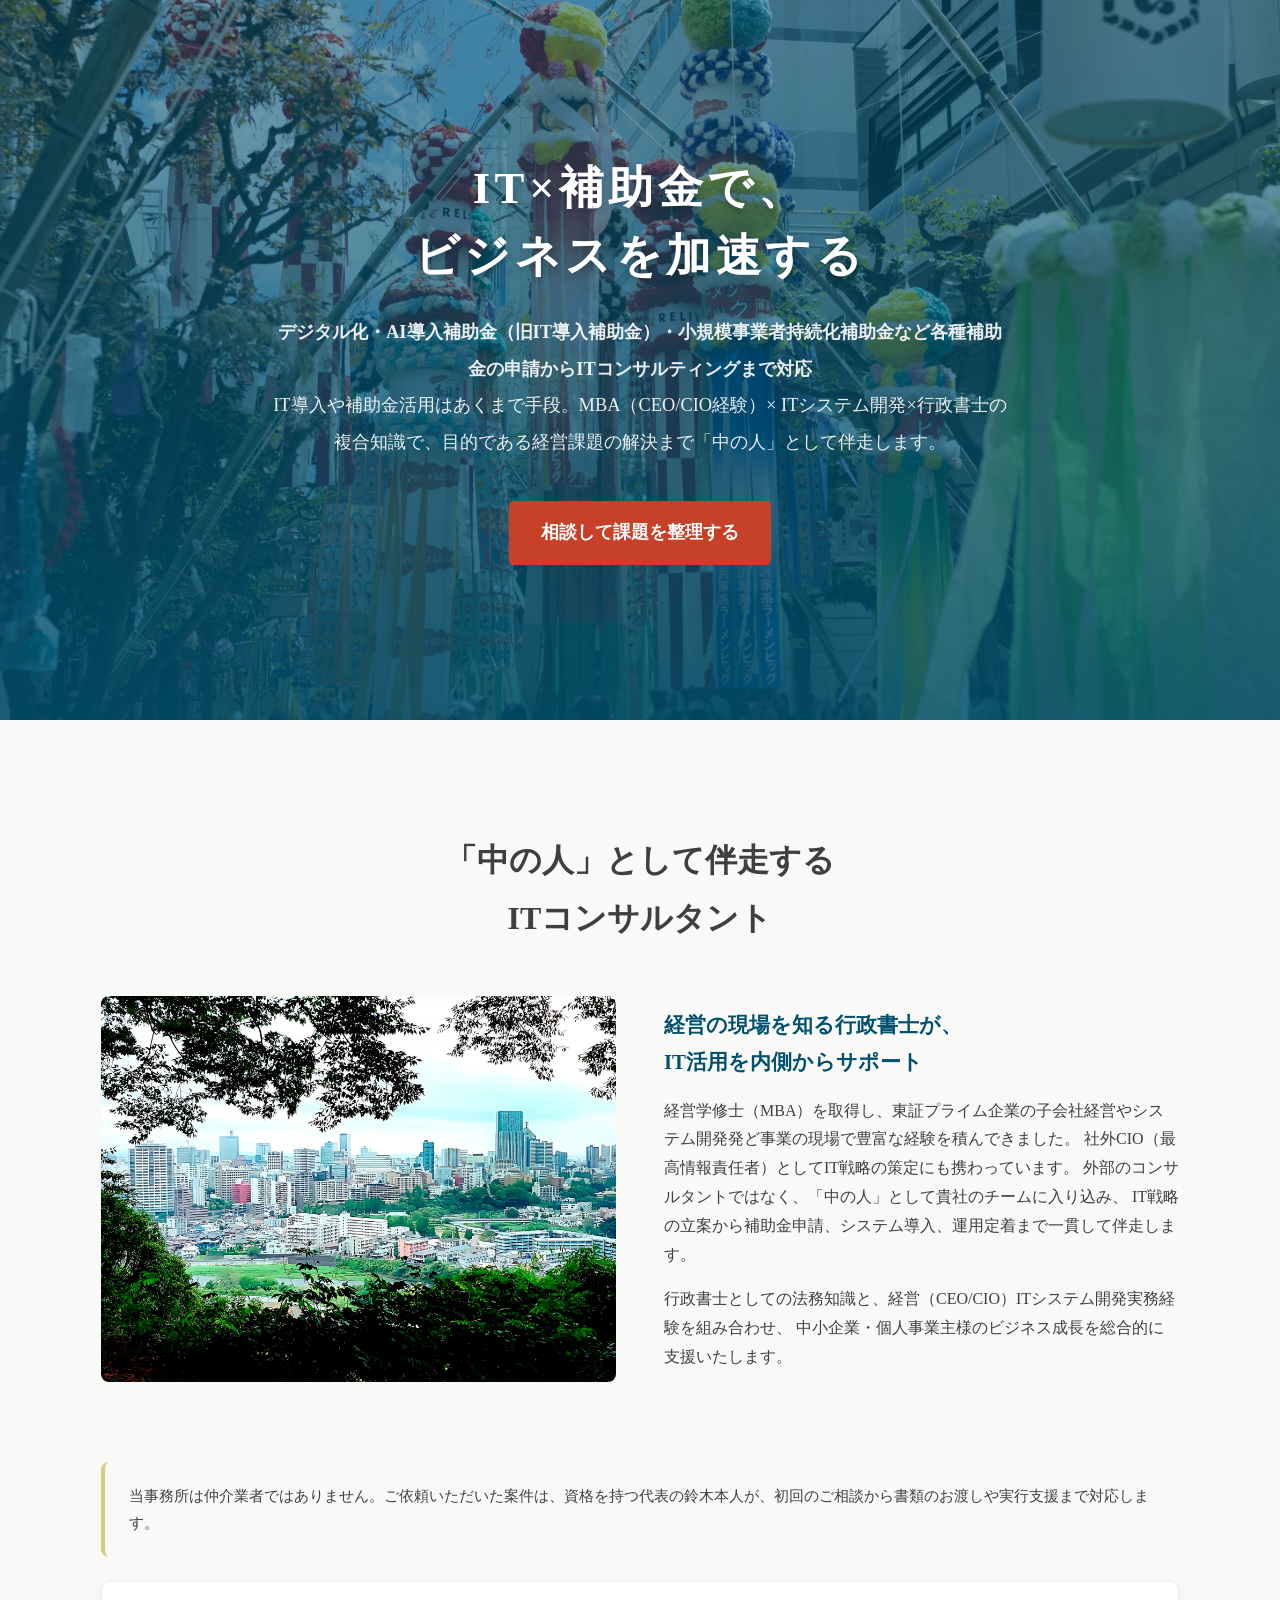
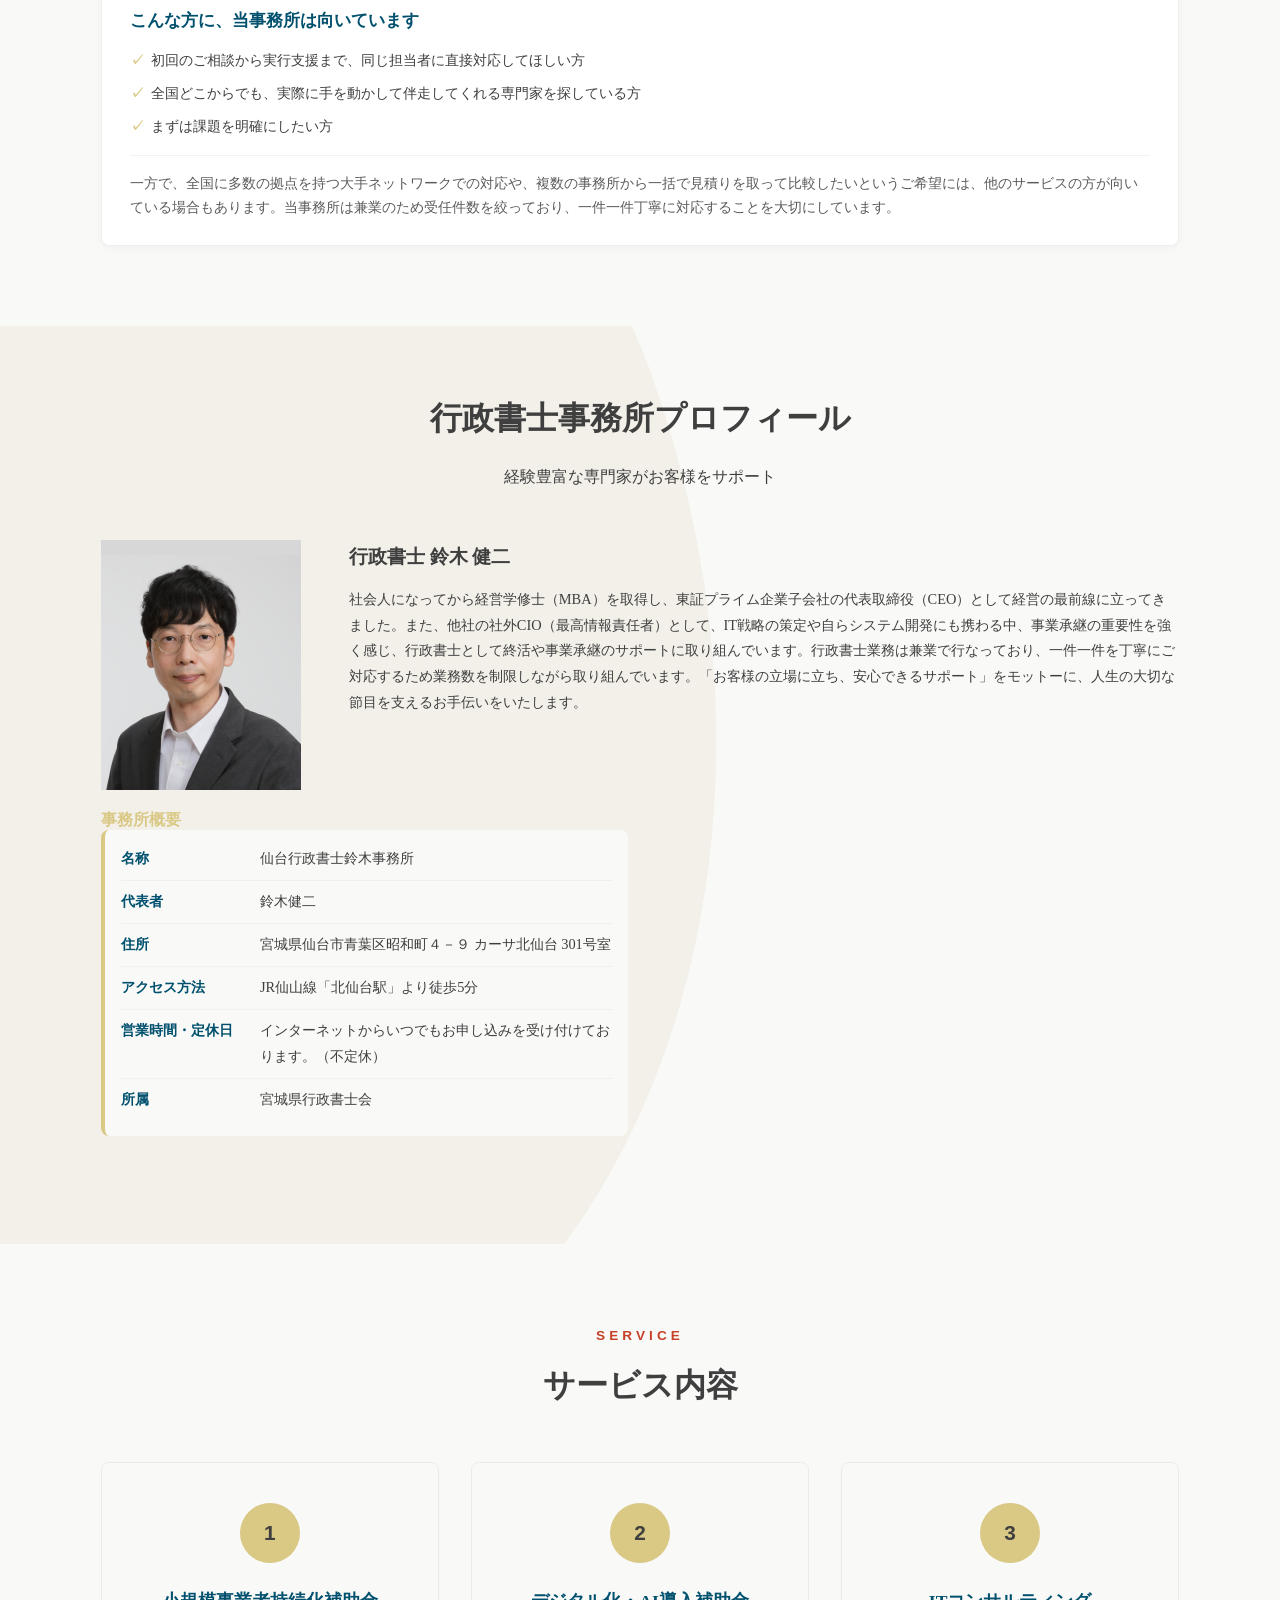
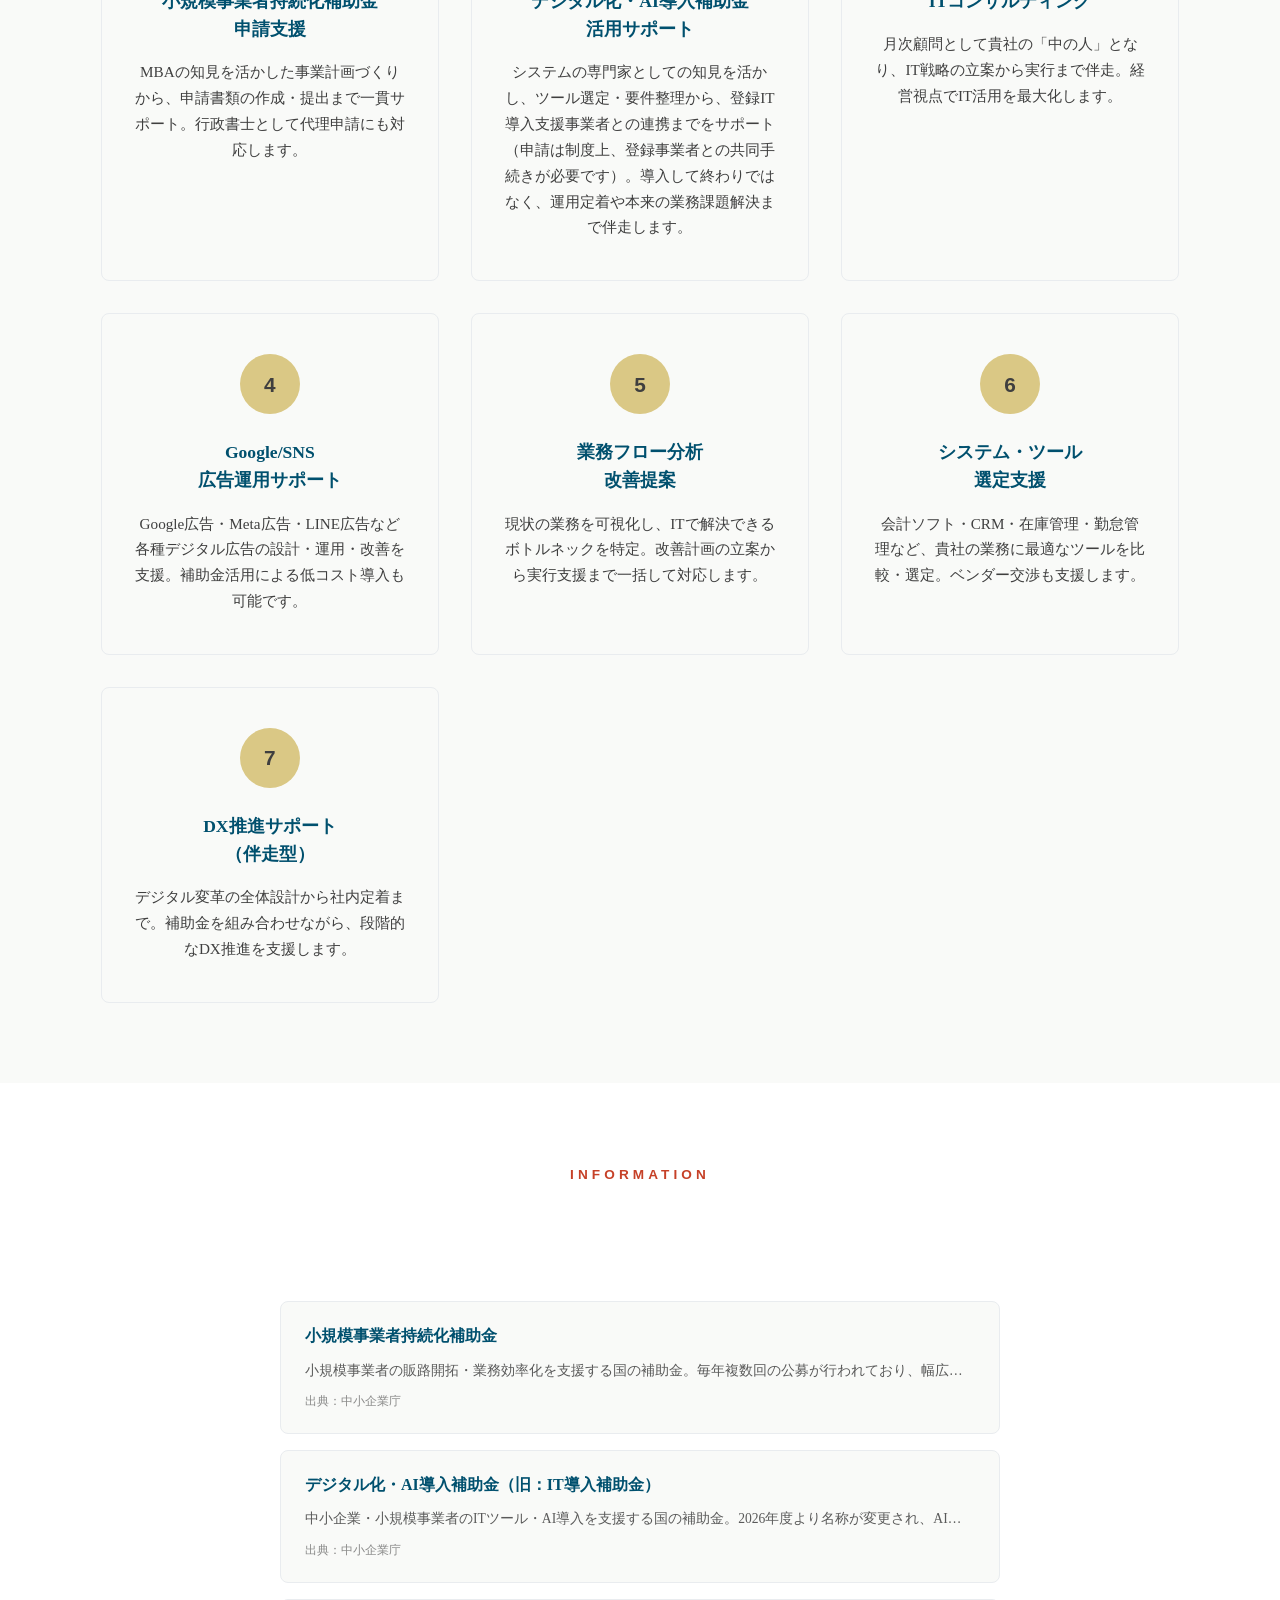
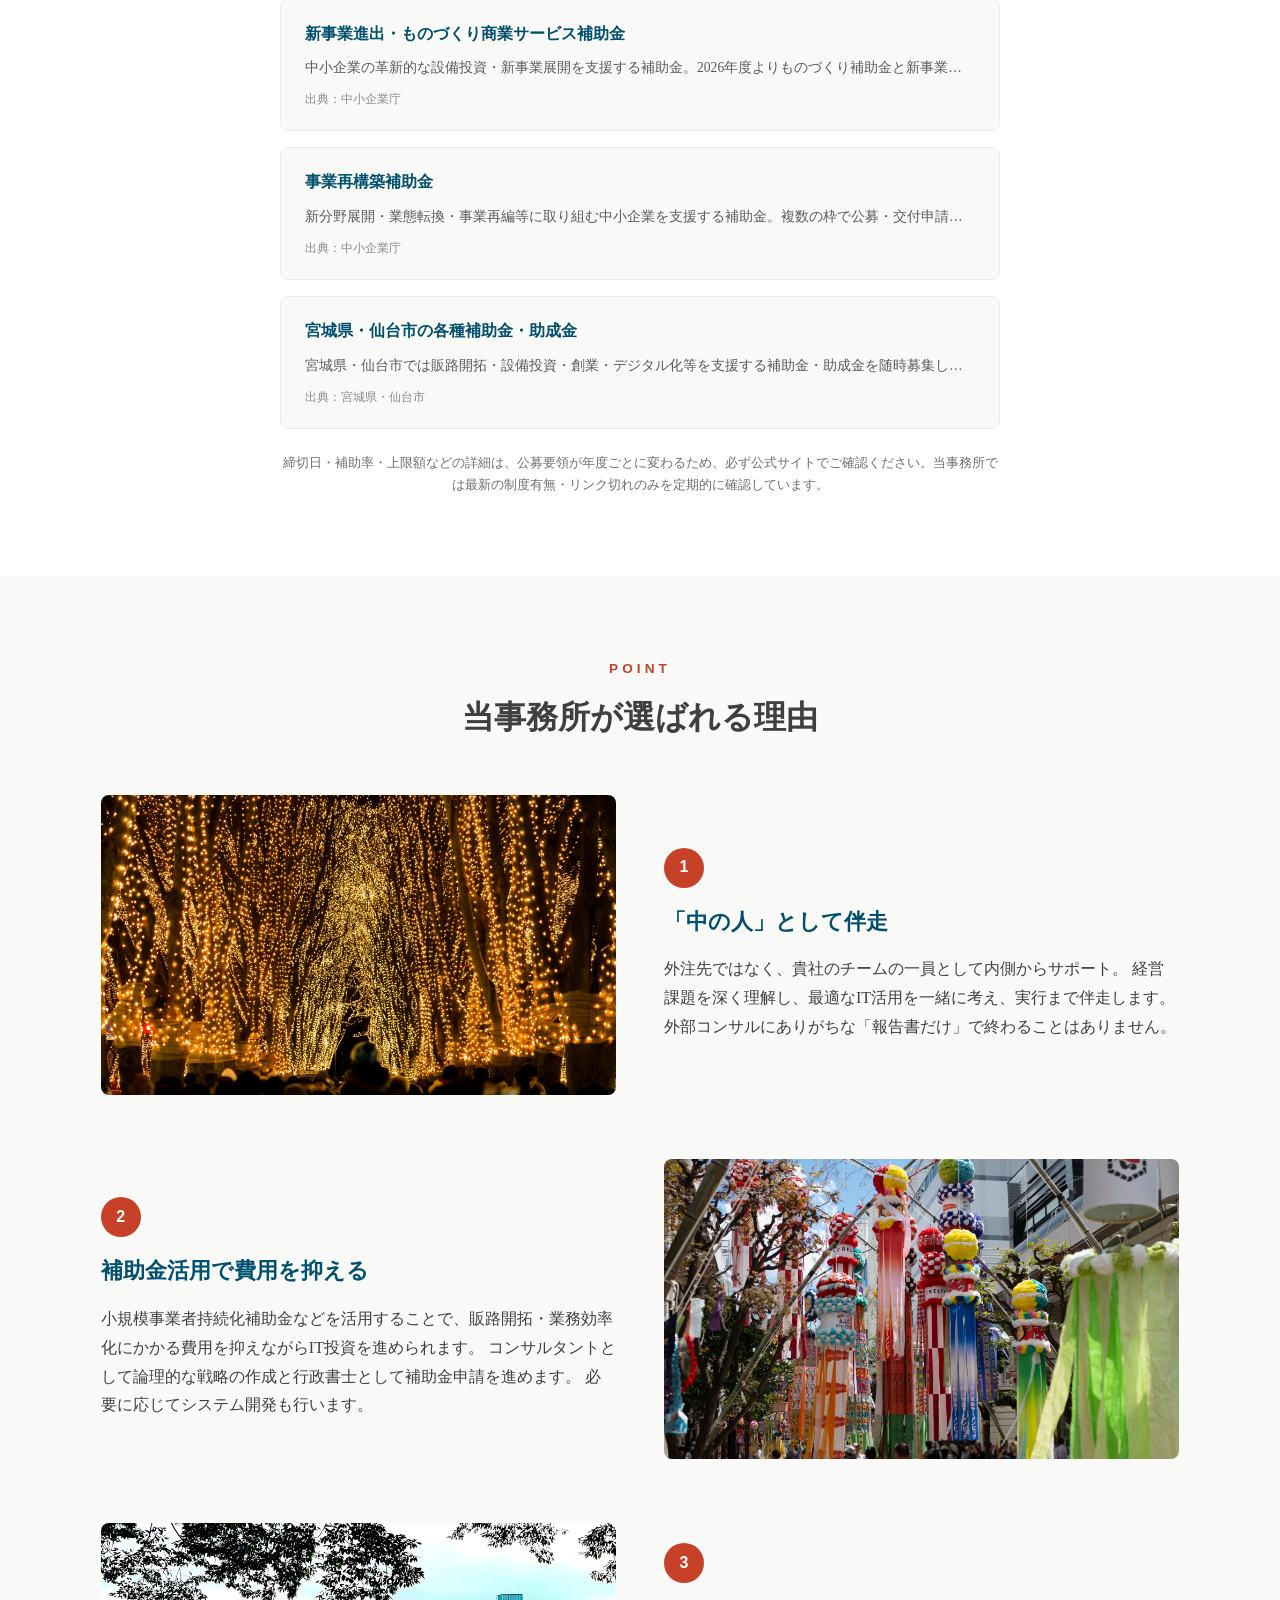
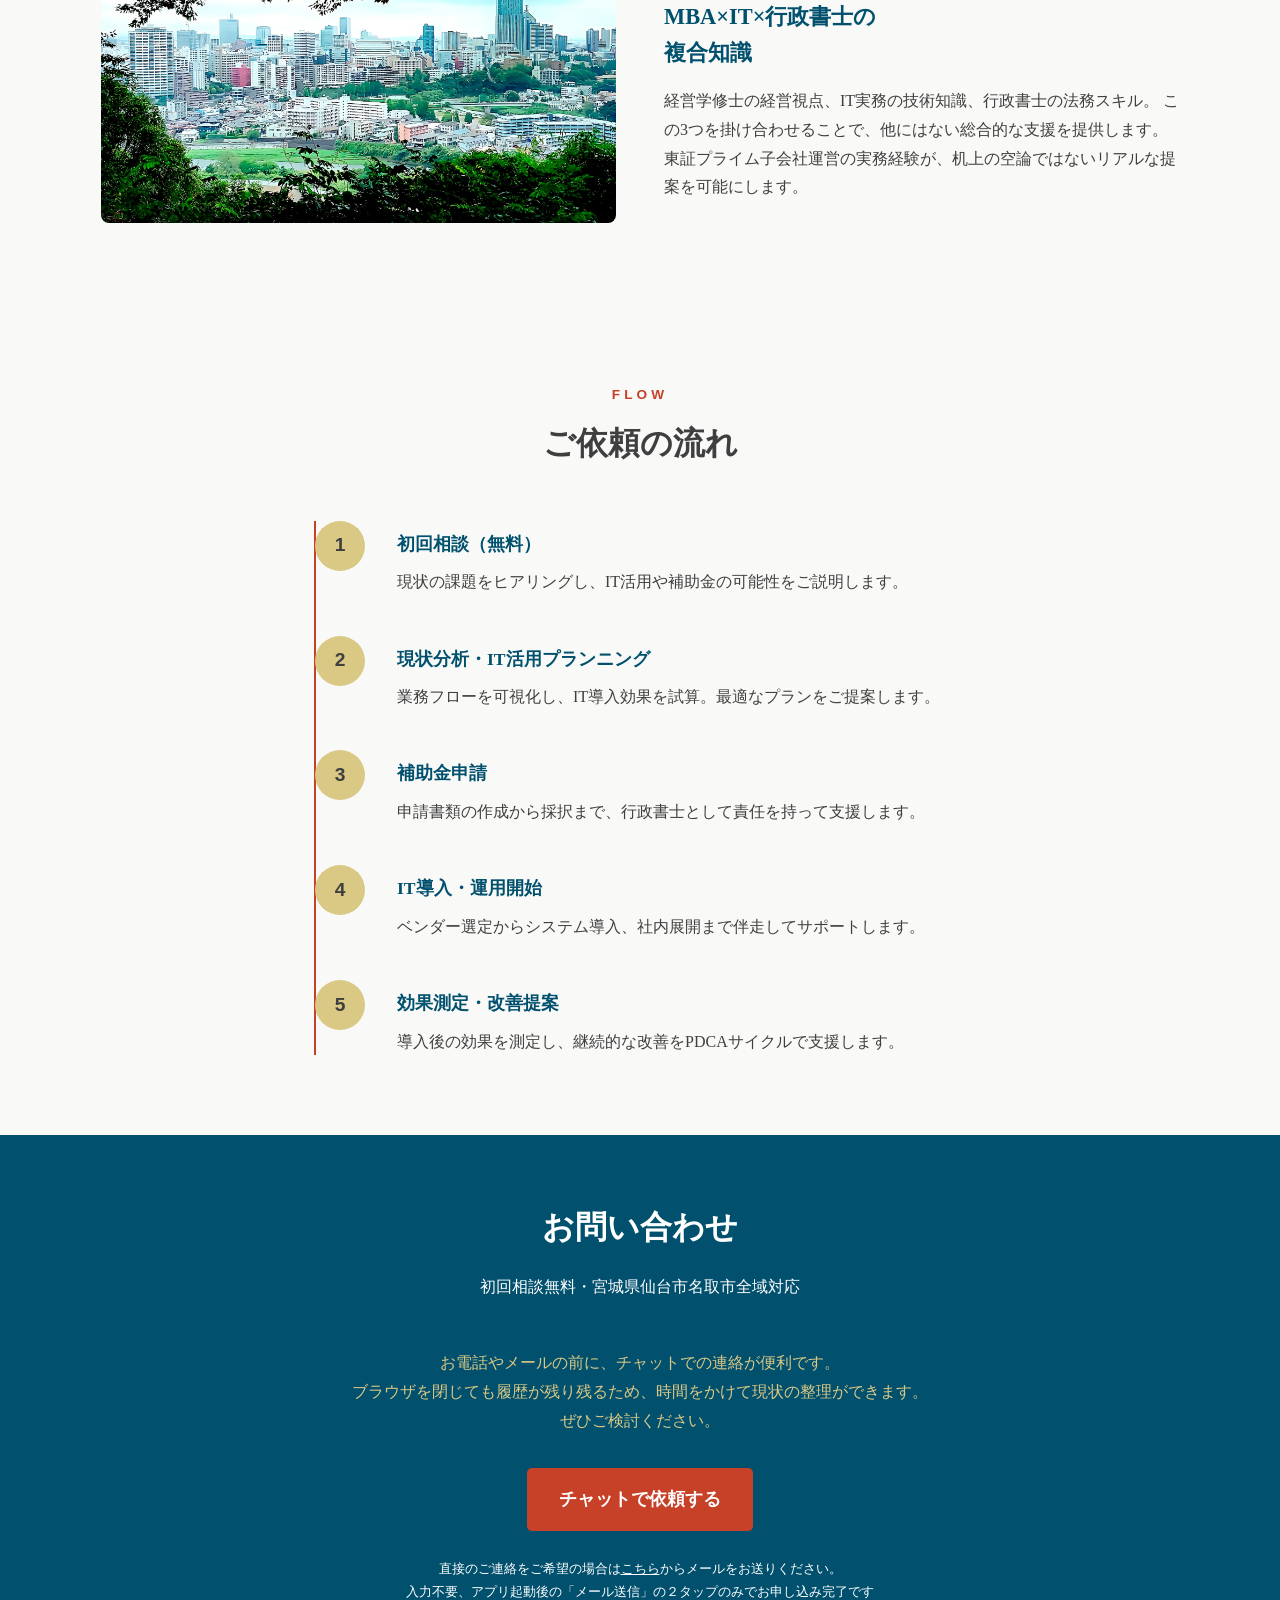
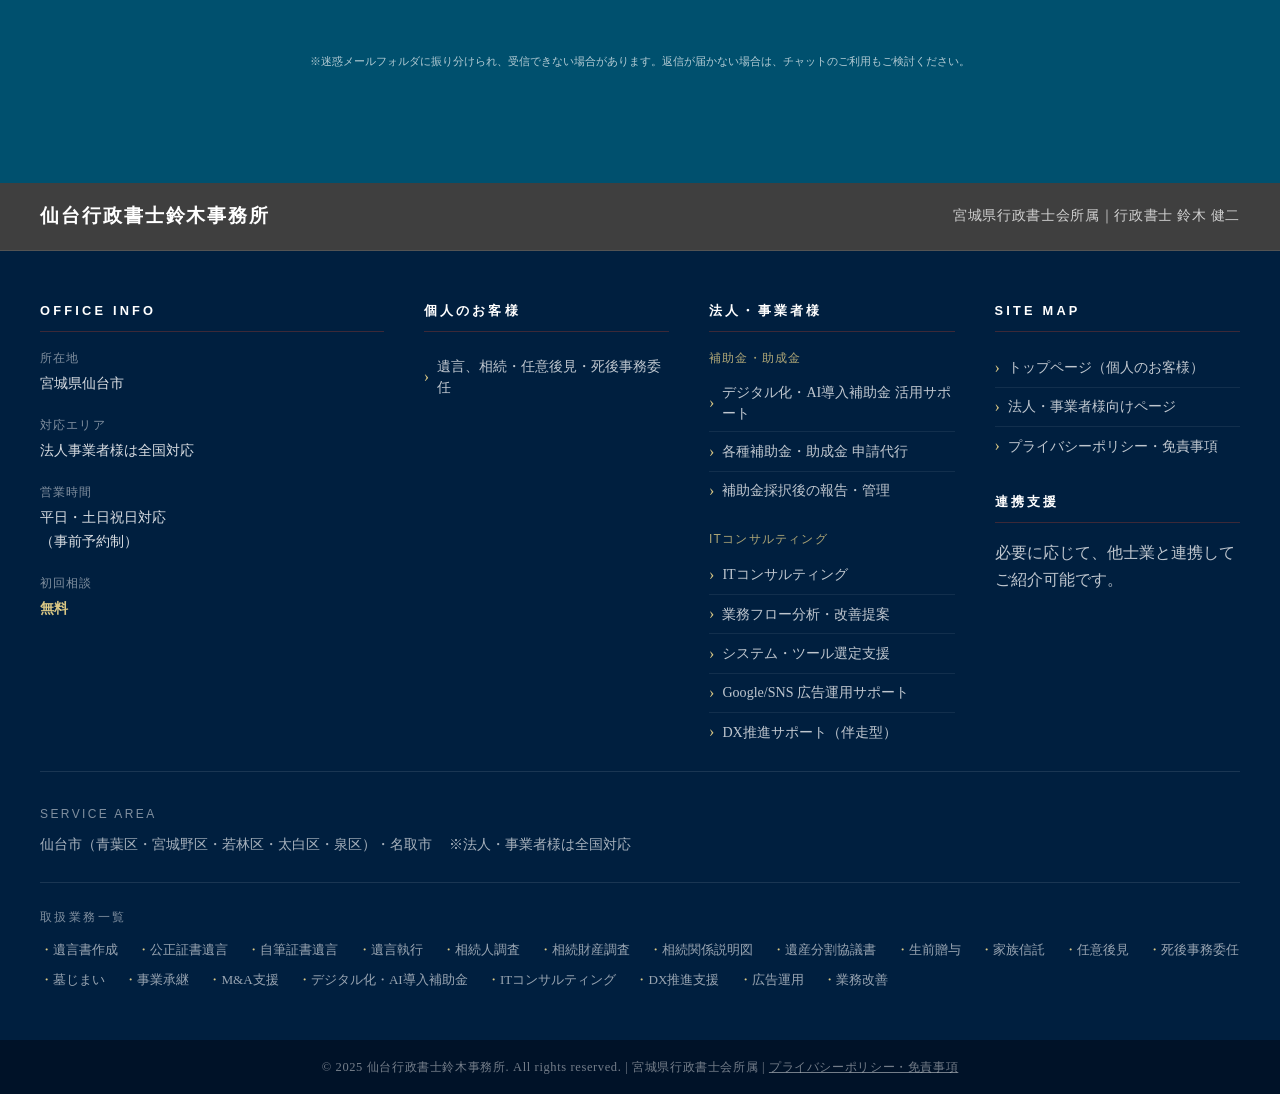
==== commit 35c7d5bf: "mod 事業エリア文言" ====
--- a/business/index.html
+++ b/business/index.html
@@ -16,10 +16,10 @@
     <meta name="google" content="notranslate">
     <meta http-equiv="Content-Security-Policy"
         content="default-src 'self'; script-src 'self' 'unsafe-inline' 'unsafe-eval' https://js.hs-scripts.com https://js-na2.hs-scripts.com https://*.hs-scripts.com https://*.hubspot.com https://*.hubspotusercontent-na1.net https://*.hubapi.com https://*.hs-analytics.net https://*.hs-banner.com https://*.usemessages.com https://*.hscollectedforms.net https://*.google.com https://*.gstatic.com; script-src-elem 'self' 'unsafe-inline' 'unsafe-eval' https://js.hs-scripts.com https://js-na2.hs-scripts.com https://*.hs-scripts.com https://*.hubspot.com https://*.hubspotusercontent-na1.net https://*.hubapi.com https://*.hs-analytics.net https://*.hs-banner.com https://*.usemessages.com https://*.hscollectedforms.net https://*.google.com https://*.gstatic.com; style-src 'self' 'unsafe-inline' https://fonts.googleapis.com https://fonts.gstatic.com https://*.hubspot.com https://*.hubspotusercontent-na1.net https://*.hs-banner.com https://*.usemessages.com; img-src 'self' data: https: blob: https://*.hubspot.com https://*.hubspotusercontent-na1.net https://*.hubapi.com https://*.hs-banner.com https://*.usemessages.com; font-src 'self' https://fonts.gstatic.com data:; connect-src 'self' https://js.hs-scripts.com https://js-na2.hs-scripts.com https://*.hs-scripts.com https://*.hubspot.com https://*.hubspotusercontent-na1.net https://*.hubapi.com https://*.hs-analytics.net https://*.hs-banner.com https://*.usemessages.com https://*.hscollectedforms.net https://maps.googleapis.com https://*.google.com https://*.gstatic.com https://script.google.com https://*.googleusercontent.com wss:; frame-src 'self' https://www.google.com https://maps.google.com https://*.hubspot.com https://app.hubspot.com https://*.hubspotusercontent-na1.net https://*.hs-banner.com https://*.usemessages.com https://*.hscollectedforms.net; object-src 'none'; base-uri 'self'; form-action 'self'; upgrade-insecure-requests">
-    <title>IT導入時の補助金活用と課題解決なら｜仙台行政書士鈴木事務所</title>
+    <title>IT導入時の補助金申請・活用と課題解決なら｜仙台行政書士鈴木事務所</title>
     <meta name="description"
         content="補助金申請だけではなく課題解決まで。MBA（CEO/CIO経験）×ITシステム開発×行政書士の知見で、小規模事業者を支援。ツール選定からデジタル化・AI導入補助金（旧IT導入補助金）・小規模事業者持続化補助金など補助金申請から導入後の定着、経営課題解決まで一貫して伴走します。初回相談無料。">
-    <meta property="og:title" content="IT導入時の補助金活用と課題解決なら｜仙台行政書士鈴木事務所">
+    <meta property="og:title" content="IT導入時の補助金申請・活用と課題解決なら｜仙台行政書士鈴木事務所">
     <meta property="og:description"
         content="補助金申請だけではなく課題解決もサポート。MBA（CEO/CIO経験）×ITシステム開発×行政書士の複合知識で、導入後の定着・経営課題解決まで一貫して伴走します。初回相談無料。">
     <meta property="og:type" content="website">
@@ -90,7 +90,7 @@
         <div id="header-banner"
             style="background-color: var(--main-color-dark);height: 1.5em;color: var(--text-color);">
             <h1 class="business-title">
-                仙台でIT導入時の補助金活用・課題解決なら</h1>
+                仙台でIT導入時の補助金申請・活用・課題解決なら</h1>
         </div>
         <div class="header-container">
             <div class="logo">
@@ -121,7 +121,7 @@
                 <h3 class="tob-hero__subtitle animate-on-scroll" style="margin-bottom: 0;">
                     デジタル化・AI導入補助金（旧IT導入補助金）・小規模事業者持続化補助金など各種補助金の申請からITコンサルティングまで対応</h3>
                 <p class="tob-hero__subtitle animate-on-scroll">
-                    IT導入や補助金活用はあくまで手段です。MBA（CEO/CIO経験）× ITシステム開発×行政書士の複合知識で、目的である経営課題の解決まで「中の人」として伴走します。
+                    IT導入や補助金活用はあくまで手段。MBA（CEO/CIO経験）× ITシステム開発×行政書士の複合知識で、目的である経営課題の解決まで「中の人」として伴走します。
                 </p>
                 <a href="#contact" class="cta-button tob-hero__cta animate-on-scroll">相談して課題を整理する</a>
             </div>
@@ -502,7 +502,7 @@
 
                     <div class="footer-col__info-block">
                         <div class="footer-col__info-label">対応エリア</div>
-                        <div class="footer-col__info-value">仙台市・名取市・全域対応<br>（web面談は全国対応）</div>
+                        <div class="footer-col__info-value">法人事業者様は全国対応</div>
                     </div>
 
                     <div class="footer-col__info-block">
@@ -574,8 +574,8 @@
             <div class="footer__area">
                 <div class="footer__area-title">Service Area</div>
                 <div class="footer__area-text">
-                    仙台市（青葉区・宮城野区・若林区・太白区・泉区）・名取市・岩沼市・塩竈市・多賀城市・富谷市・大和町・大郷町・松島町・利府町・七ヶ浜町・その他宮城県内全域対応
-                    　※web面談は全国対応
+                    仙台市（青葉区・宮城野区・若林区・太白区・泉区）・名取市
+                    　※法人・事業者様は全国対応
                 </div>
             </div>
 
--- a/style.css
+++ b/style.css
@@ -465,6 +465,10 @@
 .guide-section__actions {
     margin-top: 2rem;
     text-align: center;
+    display: flex;
+    flex-wrap: wrap;
+    justify-content: center;
+    gap: 0.75rem;
 }
 
 .guide-section__note {
@@ -2765,3 +2769,428 @@
         font-size: 1.3rem;
     }
 }
+
+/* ===== Guide page (/guide/) — 相続でやることチェックリスト ===== */
+body.guide-page .header {
+    transform: translateY(0) !important;
+    opacity: 1 !important;
+    pointer-events: auto !important;
+}
+
+.guide-hero {
+    padding: 7rem 2rem 3rem;
+    text-align: center;
+    background: var(--base-color);
+}
+
+.guide-hero h1 {
+    font-size: 1.7rem;
+    line-height: 1.6;
+    color: var(--text-color);
+    margin-bottom: 1.25rem;
+}
+
+.guide-hero .section-subtitle {
+    margin-bottom: 0;
+}
+
+.guide-hero .cta-button {
+    margin-top: 1.75rem;
+}
+
+@media (max-width: 600px) {
+    .guide-hero h1 {
+        font-size: 1.3rem;
+    }
+}
+
+.phase-overview {
+    padding: 3rem 2rem;
+}
+
+.phase-overview .process-steps {
+    gap: 0.6rem;
+    margin-top: 1.75rem;
+}
+
+.phase-overview .process-step {
+    align-items: center;
+    padding: 0.75rem 1.1rem;
+    gap: 0.85rem;
+    cursor: pointer;
+}
+
+.phase-overview .process-step:hover {
+    border-color: var(--main-color);
+    box-shadow: 0 6px 18px rgba(0, 0, 0, 0.07);
+}
+
+.phase-overview .process-step:focus-visible {
+    outline: 2px solid var(--main-color-dark);
+    outline-offset: 2px;
+}
+
+.phase-overview .process-number {
+    width: 34px;
+    height: 34px;
+    font-size: 0.95rem;
+}
+
+.phase-overview .process-step h3 {
+    font-size: 0.98rem;
+    margin-bottom: 0;
+}
+
+.phase-overview-deadline {
+    display: inline-block;
+    margin-top: 0.2rem;
+    font-size: 0.78rem;
+    font-weight: bold;
+    color: var(--accent-color);
+}
+
+.phase-note {
+    max-width: 720px;
+    margin: 1.5rem auto 0;
+    font-size: 0.85rem;
+    color: var(--text-color);
+    opacity: 0.75;
+    text-align: center;
+}
+
+.phase-section {
+    padding: 1.5rem 2rem;
+}
+
+.phase-card {
+    /* max-width: 760px; */
+    margin: 0 auto;
+    background: var(--base-color);
+    border: 1px solid #e8e2d5;
+    border-radius: 20px;
+    padding: 2.2rem 2rem;
+    box-shadow: 0 10px 30px rgba(0, 0, 0, 0.06);
+}
+
+.phase-card__head {
+    display: flex;
+    align-items: center;
+    gap: 1rem;
+    flex-wrap: wrap;
+    margin-bottom: 1rem;
+}
+
+.phase-card__eyebrow {
+    display: block;
+    color: var(--accent-color);
+    font-weight: 700;
+    letter-spacing: 0.15em;
+    font-size: 0.8rem;
+    text-transform: uppercase;
+    margin-bottom: 0.35rem;
+}
+
+.phase-card__title {
+    font-size: 1.35rem;
+    color: var(--main-color-dark);
+    margin: 0;
+}
+
+.phase-card__deadline {
+    display: inline-block;
+    padding: 0.3rem 0.9rem;
+    border-radius: 999px;
+    background: rgba(var(--accent-color-rgb), 0.12);
+    color: var(--accent-color);
+    font-size: 0.8rem;
+    font-weight: bold;
+    white-space: nowrap;
+}
+
+.phase-card__intro {
+    margin: 0 0 1.5rem;
+    color: var(--text-color);
+    line-height: 1.8;
+    font-size: 0.95rem;
+}
+
+.phase-card__block-title {
+    font-weight: bold;
+    color: var(--main-color-dark);
+    font-size: 0.9rem;
+    margin: 1.5rem 0 0.75rem;
+}
+
+.phase-card__block-title:first-of-type {
+    margin-top: 0;
+}
+
+.phase-card__block-title--todo {
+    display: inline-block;
+    background: rgba(var(--accent-color-rgb), 0.1);
+    color: var(--accent-color);
+    padding: 0.3rem 0.9rem;
+    border-radius: 999px;
+    font-size: 0.85rem;
+    margin-top: 1.75rem;
+}
+
+.phase-todo-list label.phase-item {
+    background: rgba(var(--accent-color-rgb), 0.06);
+    border-color: rgba(var(--accent-color-rgb), 0.3);
+}
+
+.phase-todo-list label.phase-item:hover {
+    background: rgba(var(--accent-color-rgb), 0.1);
+}
+
+.phase-todo-list input[type="checkbox"] {
+    accent-color: var(--accent-color);
+}
+
+.phase-card__list-note {
+    margin: 0.5rem 0 0;
+    font-size: 0.82rem;
+    color: var(--text-color);
+    opacity: 0.75;
+}
+
+.phase-term-links {
+    margin-top: 0.5rem;
+    display: flex;
+    flex-wrap: wrap;
+    gap: 0.4rem 1.1rem;
+}
+
+.phase-term-link {
+    background: none;
+    border: none;
+    padding: 0;
+    margin: 0;
+    color: var(--main-color-dark);
+    font-size: 0.85rem;
+    text-decoration: underline;
+    cursor: pointer;
+    font-family: inherit;
+}
+
+.phase-term-link:hover {
+    color: var(--accent-color);
+}
+
+.phase-tax-calc {
+    display: flex;
+    flex-wrap: wrap;
+    gap: 1rem;
+    align-items: flex-end;
+    margin: 0.5rem 0 1rem;
+}
+
+.phase-tax-calc__field {
+    display: flex;
+    flex-direction: column;
+    gap: 0.4rem;
+    font-size: 0.85rem;
+    font-weight: bold;
+    color: var(--text-color);
+}
+
+.phase-tax-calc__field input {
+    width: 140px;
+    padding: 0.5rem 0.75rem;
+    border: 1px solid #ccc;
+    border-radius: 8px;
+    font-size: 0.95rem;
+    font-family: inherit;
+}
+
+.phase-wizard__progress {
+    max-width: 760px;
+    margin: 0 auto 1.5rem;
+    text-align: center;
+}
+
+.phase-wizard__progress span {
+    display: inline-block;
+    margin-bottom: 0.5rem;
+    font-weight: bold;
+    color: var(--main-color-dark);
+    font-size: 0.9rem;
+}
+
+.phase-wizard__bar {
+    height: 6px;
+    border-radius: 999px;
+    background: #e9ecef;
+    overflow: hidden;
+}
+
+.phase-wizard__bar-fill {
+    height: 100%;
+    background: var(--accent-color);
+    transition: width 0.3s ease;
+}
+
+.phase-wizard__nav {
+    max-width: 760px;
+    margin: 2rem auto 0;
+    display: flex;
+    align-items: center;
+    justify-content: space-between;
+    gap: 1rem;
+}
+
+.phase-wizard__done {
+    margin: 0;
+    text-align: center;
+    color: var(--main-color-dark);
+    font-weight: bold;
+    font-size: 0.95rem;
+}
+
+.cta-button--ghost {
+    background: transparent;
+    color: var(--main-color-dark) !important;
+    border: 1px solid var(--main-color-dark);
+}
+
+.cta-button--ghost:hover {
+    background: rgba(var(--main-color-dark-rgb), 0.08);
+    transform: none;
+}
+
+.cta-button--ghost:disabled {
+    opacity: 0.35;
+    cursor: not-allowed;
+    transform: none;
+}
+
+@media (max-width: 600px) {
+    .phase-card {
+        padding: 1.6rem 1.25rem;
+    }
+
+    .phase-wizard__nav {
+        flex-wrap: wrap;
+        justify-content: center;
+        text-align: center;
+    }
+}
+
+/* ===== /privacy/ プライバシーポリシー・免責事項ページ ===== */
+body.privacy-page .header {
+    transform: translateY(0) !important;
+    opacity: 1 !important;
+    pointer-events: auto !important;
+}
+
+.legal-hero {
+    padding: 7rem 2rem 3rem;
+    text-align: center;
+    background: var(--base-color);
+}
+
+.legal-hero h1 {
+    font-size: 1.7rem;
+    line-height: 1.6;
+    color: var(--text-color);
+    margin-bottom: 1.25rem;
+}
+
+.legal-hero .section-subtitle {
+    margin-bottom: 0;
+}
+
+@media (max-width: 600px) {
+    .legal-hero h1 {
+        font-size: 1.3rem;
+    }
+}
+
+.legal-section {
+    padding: 1rem 2rem 4rem;
+}
+
+.legal-section .guide-section__card + .guide-section__card {
+    margin-top: 2rem;
+}
+
+.legal-lead {
+    line-height: 1.9;
+    color: var(--text-color);
+    font-size: 0.95rem;
+    margin-bottom: 2rem;
+}
+
+.legal-article {
+    margin-bottom: 2.4rem;
+}
+
+.legal-article:last-child {
+    margin-bottom: 0;
+}
+
+.legal-article__title {
+    font-size: 1.05rem;
+    font-weight: bold;
+    color: var(--main-color-dark);
+    margin-bottom: 0.8rem;
+    padding-bottom: 0.5rem;
+    border-bottom: 1px solid #e8e2d5;
+}
+
+.legal-article p {
+    line-height: 1.9;
+    color: var(--text-color);
+    margin-bottom: 0.8rem;
+    font-size: 0.95rem;
+}
+
+.legal-article p:last-child {
+    margin-bottom: 0;
+}
+
+.legal-list {
+    margin: 0.8rem 0 0.8rem 0;
+    padding-left: 0;
+    list-style: none;
+    counter-reset: legal-counter;
+}
+
+.legal-list > li {
+    position: relative;
+    padding-left: 2.2rem;
+    margin-bottom: 0.6rem;
+    line-height: 1.85;
+    color: var(--text-color);
+    font-size: 0.95rem;
+    counter-increment: legal-counter;
+}
+
+.legal-list > li:last-child {
+    margin-bottom: 0;
+}
+
+.legal-list > li::before {
+    content: "(" counter(legal-counter) ")";
+    position: absolute;
+    left: 0;
+    color: var(--main-color-dark);
+    font-weight: 600;
+}
+
+.legal-list--nested {
+    margin-top: 0.6rem;
+    margin-bottom: 0;
+}
+
+.legal-article__title--sub {
+    font-size: 0.95rem;
+    font-weight: bold;
+    color: var(--text-color);
+    margin: 1.2rem 0 0.6rem;
+}
+
+.legal-disclaimer .guide-section__card {
+    border-left: 4px solid var(--accent-color);
+}
